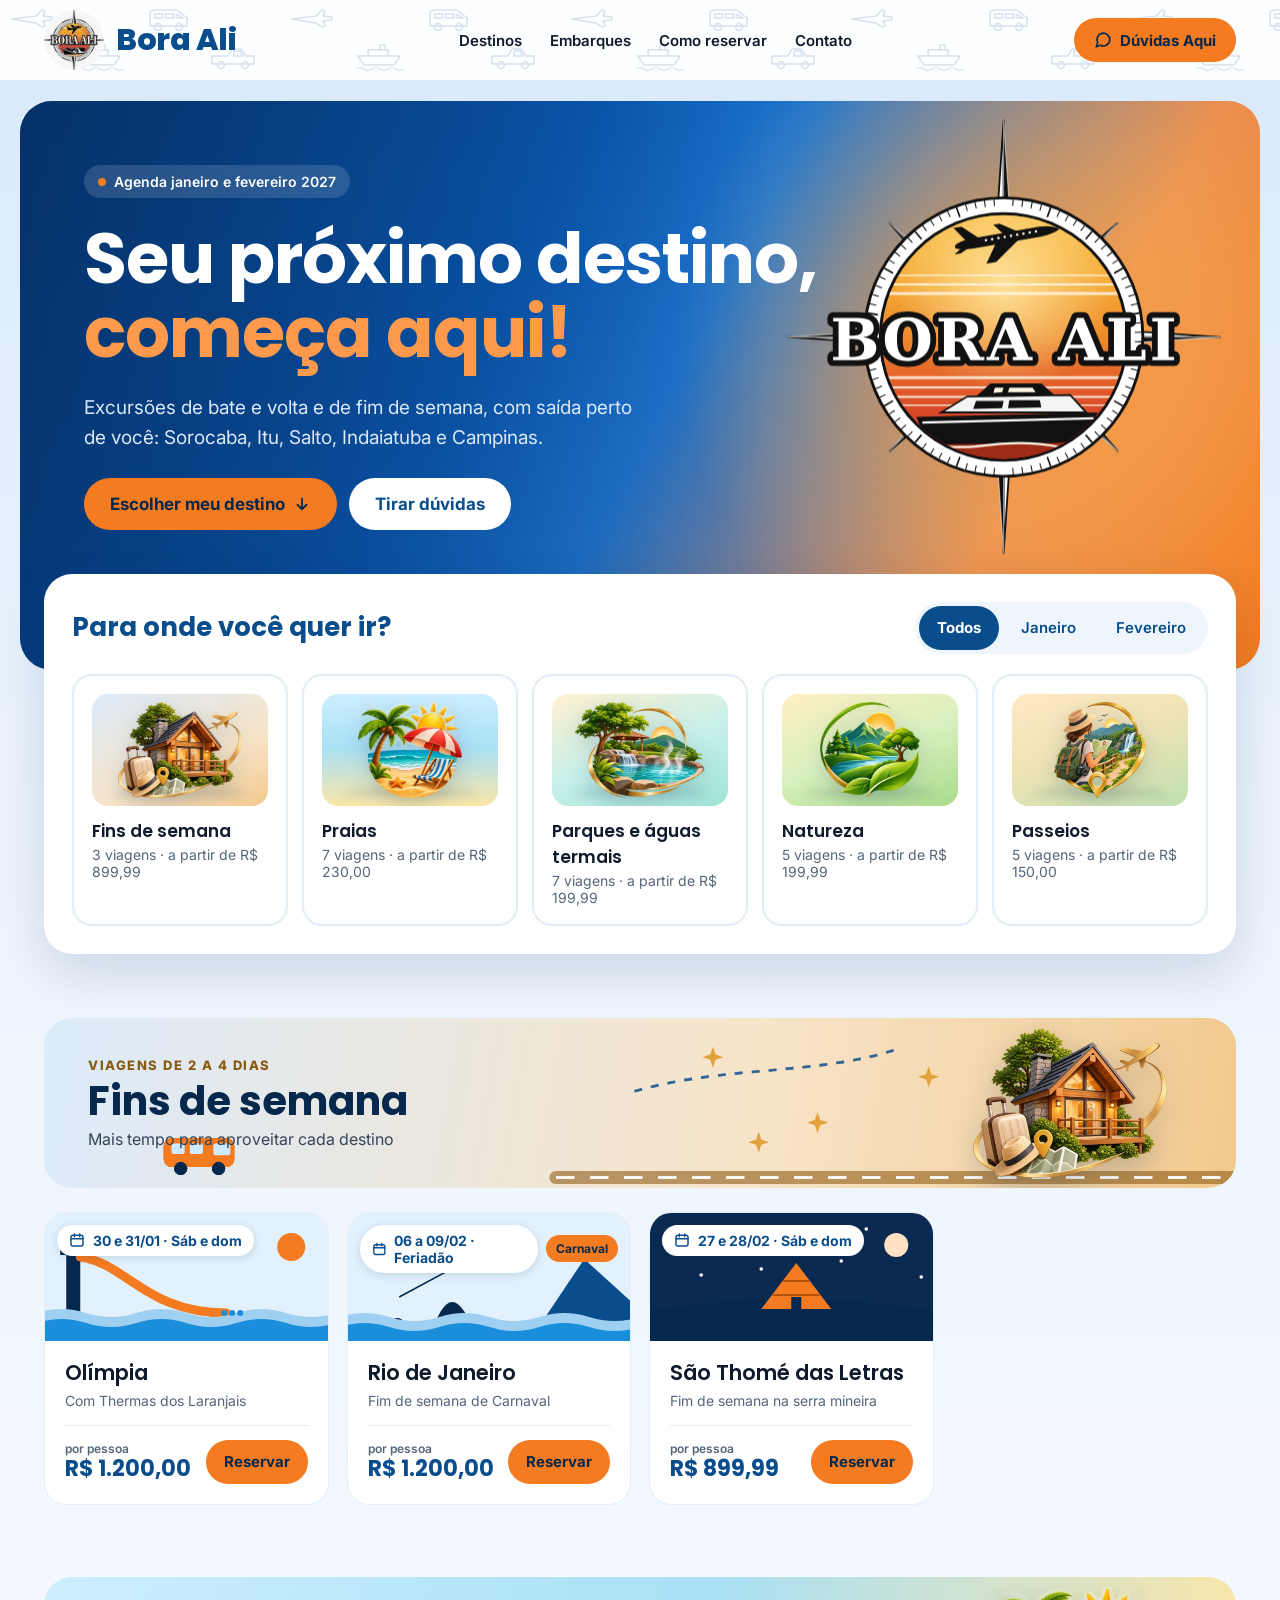
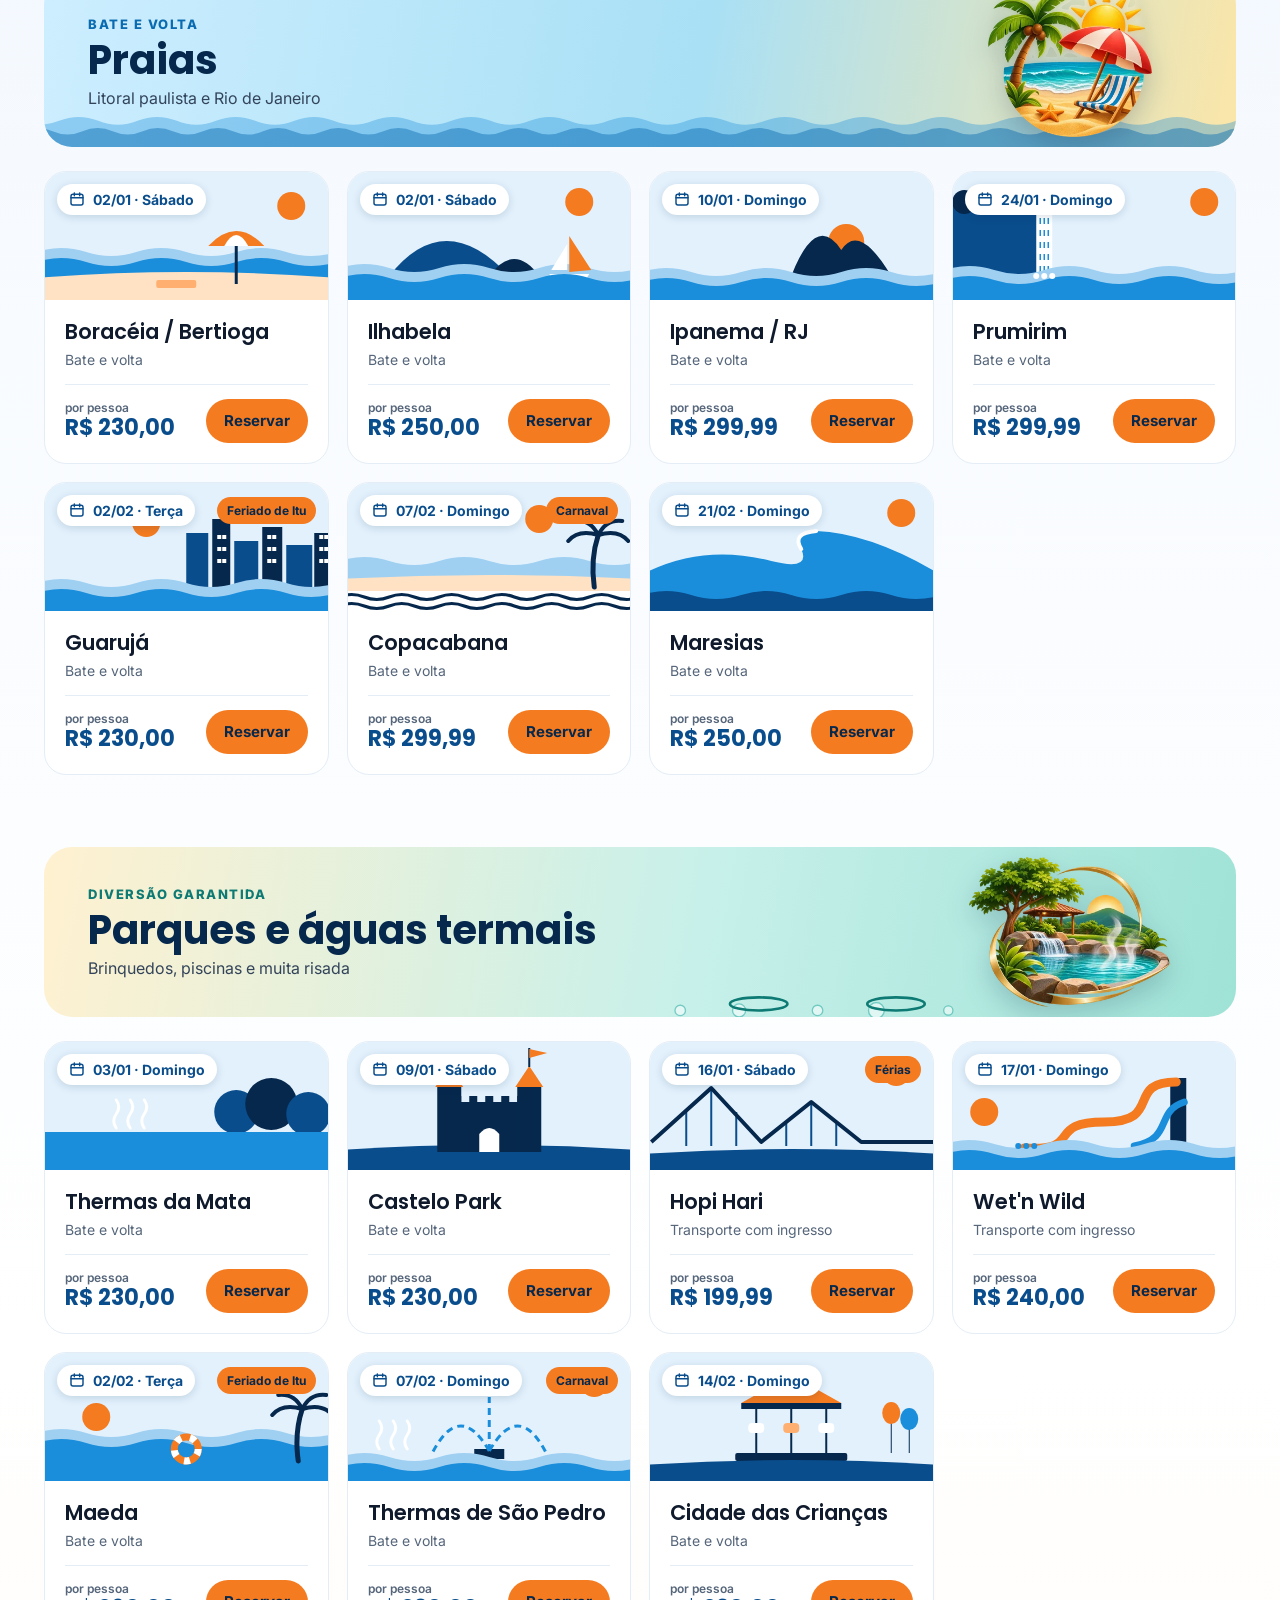
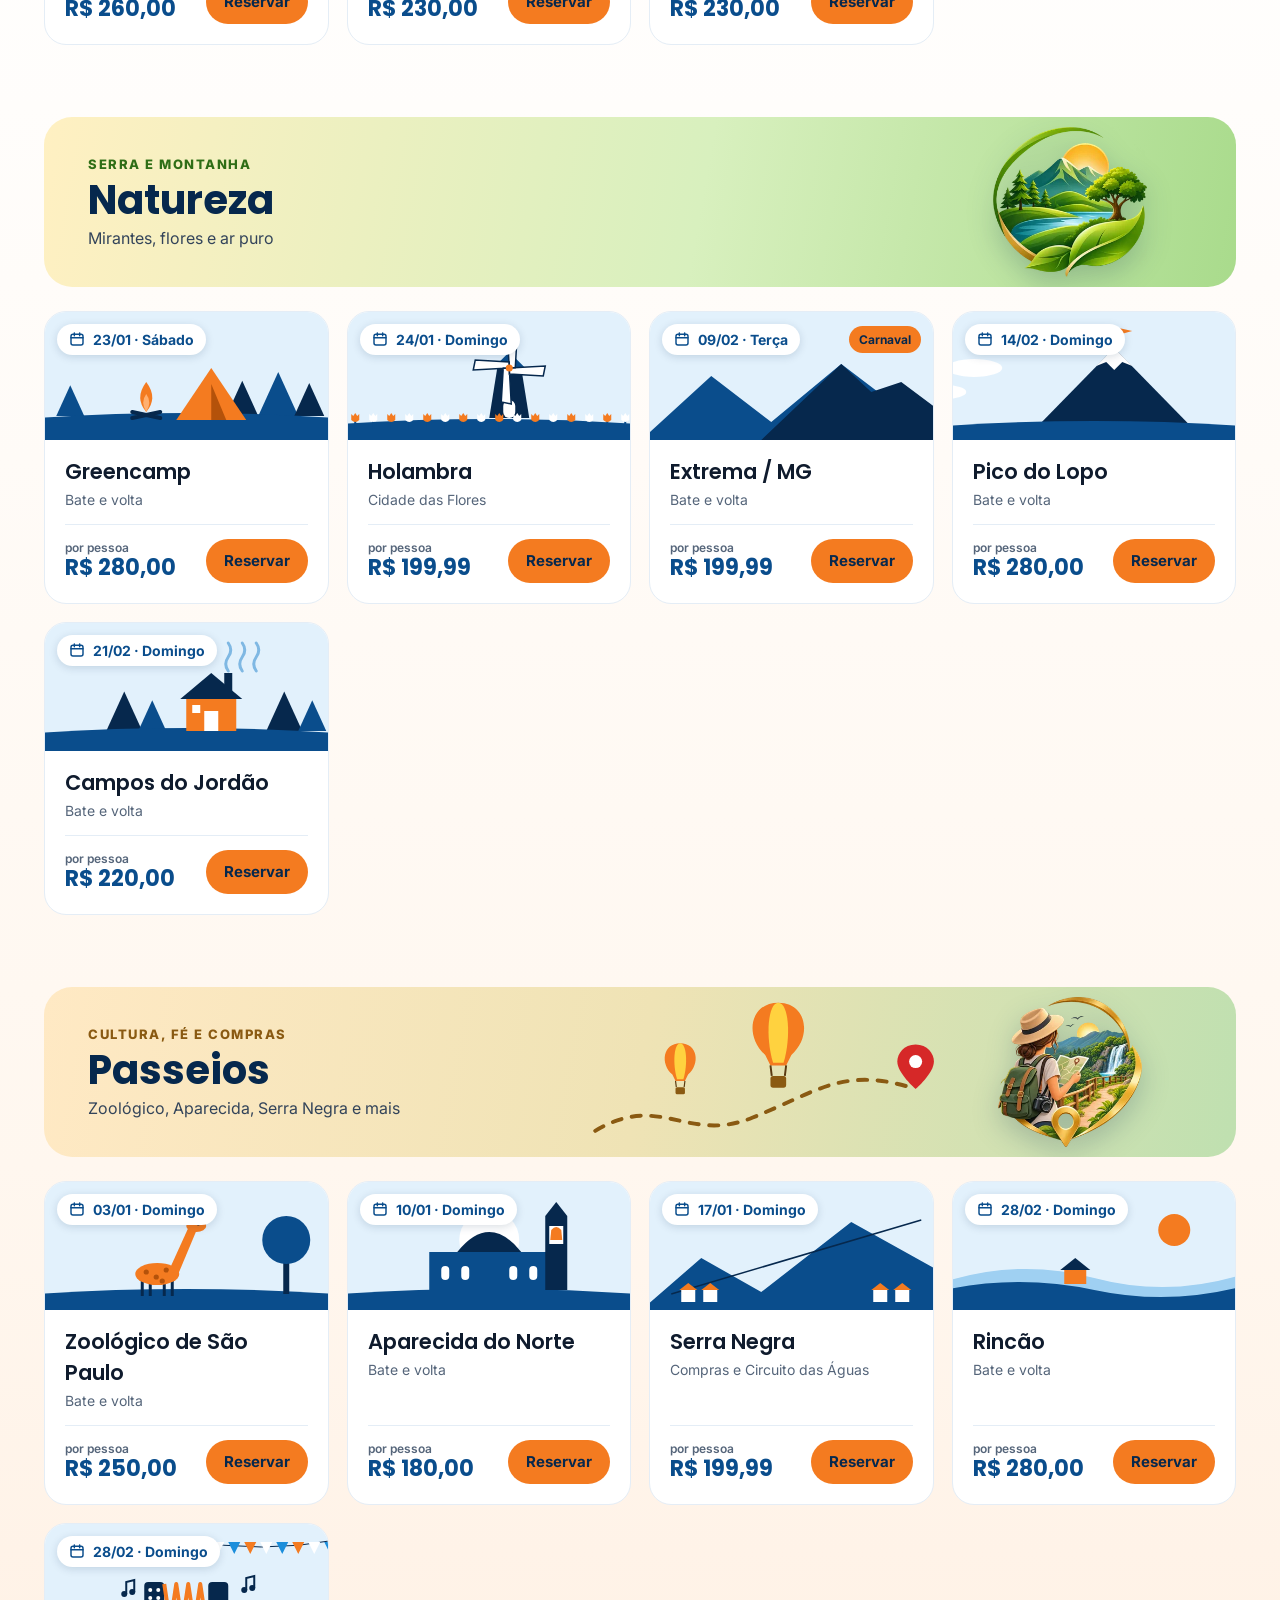
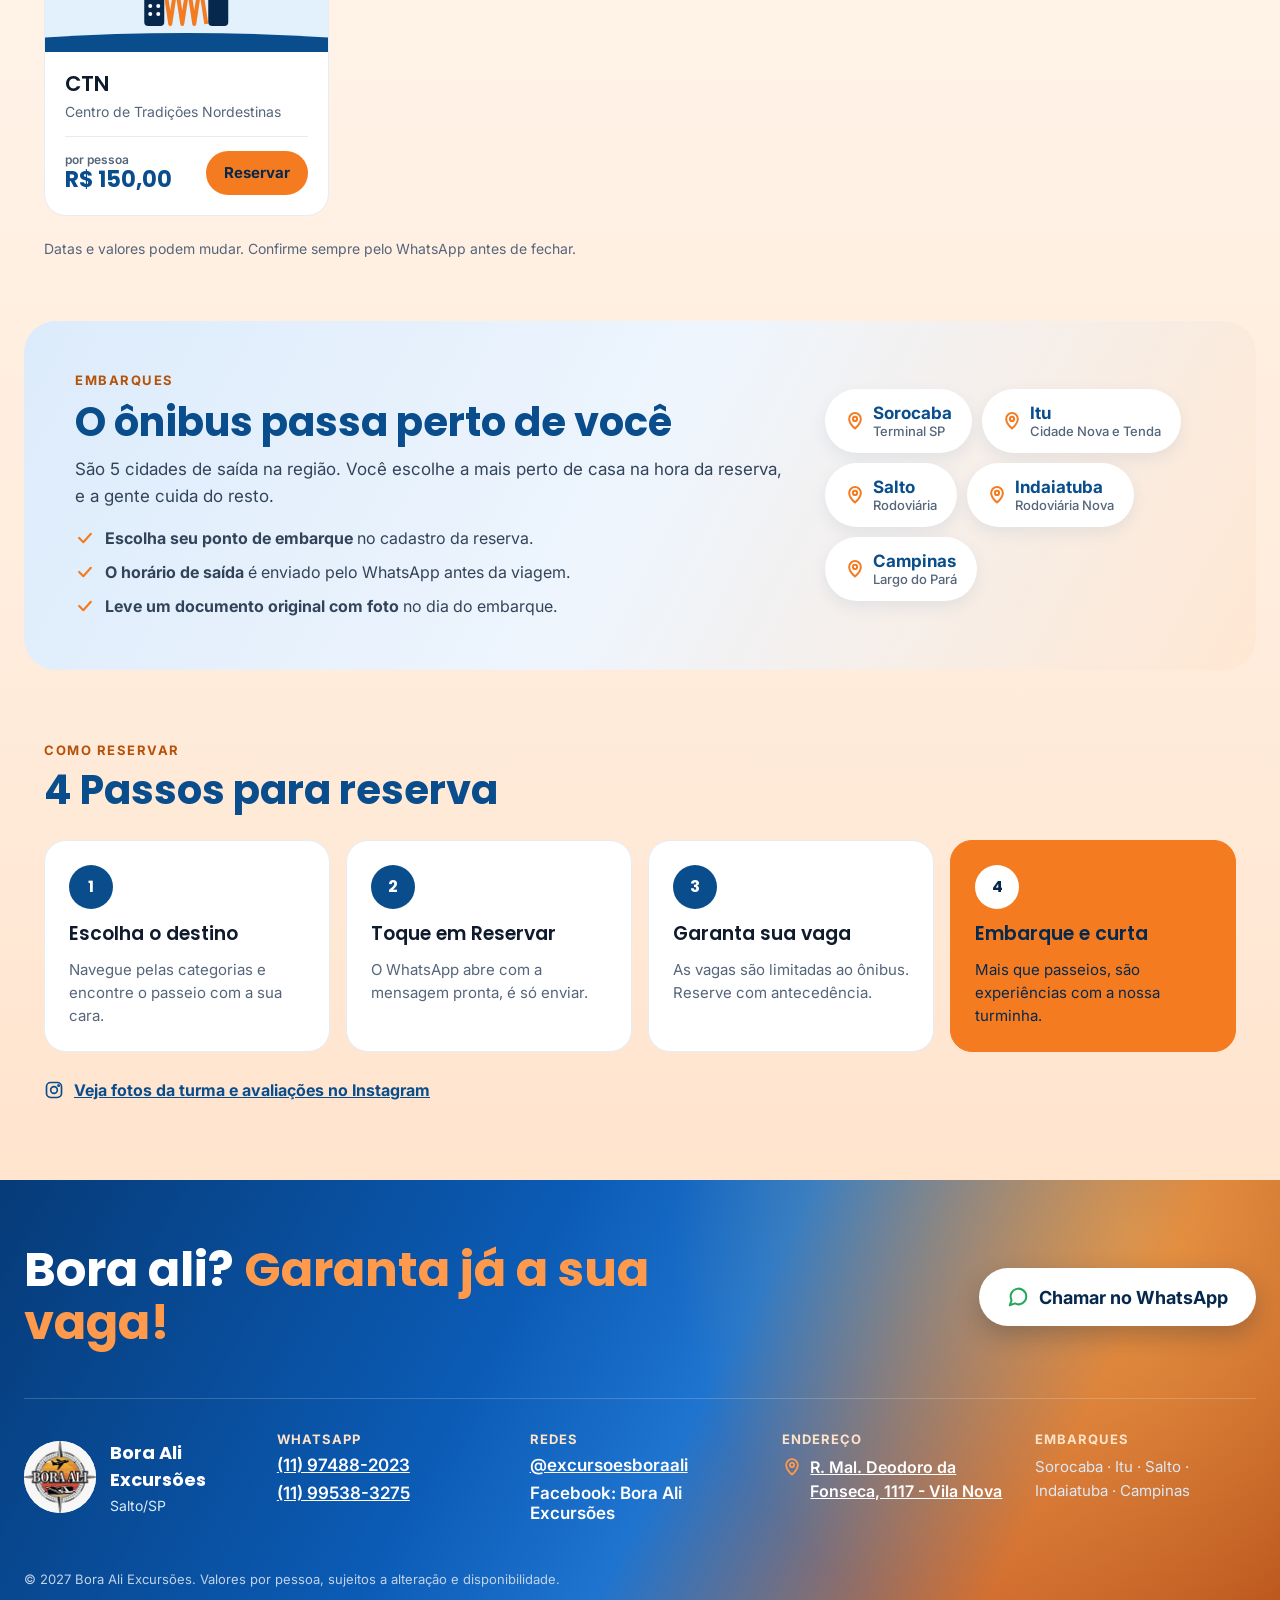
==== index.html @ e7c72551 "Degradê azul-laranja do topo levado para o site todo (fundo, embarques e rodapé) Co-Authored-By: Cla" ====
<!doctype html>
<html lang="pt-BR">
<head>
<meta charset="utf-8">
<meta name="viewport" content="width=device-width, initial-scale=1">
<title>Bora Ali Excursões | Excursões e viagens saindo de Salto, Itu, Sorocaba, Indaiatuba e Campinas</title>
<meta name="description" content="Excursões bate e volta e de fim de semana para praias, parques, natureza e passeios. Embarque em Sorocaba, Itu, Salto, Indaiatuba e Campinas. Reserve pelo WhatsApp.">
<meta name="theme-color" content="#0A4D8C">
<meta property="og:type" content="website">
<meta property="og:locale" content="pt_BR">
<meta property="og:site_name" content="Bora Ali Excursões">
<meta property="og:title" content="Bora Ali Excursões | Seu próximo destino, começa aqui!">
<meta property="og:description" content="Excursões bate e volta e de fim de semana saindo de Sorocaba, Itu, Salto, Indaiatuba e Campinas.">
<meta property="og:image" content="/assets/img/og-image.jpg">
<meta name="twitter:card" content="summary_large_image">
<link rel="icon" href="/favicon.ico" sizes="any">
<link rel="icon" type="image/png" href="/assets/img/favicon-32.png">
<link rel="apple-touch-icon" href="/apple-touch-icon.png">
<link rel="preconnect" href="https://fonts.googleapis.com">
<link rel="preconnect" href="https://fonts.gstatic.com" crossorigin>
<link href="https://fonts.googleapis.com/css2?family=Poppins:wght@500;600;700;800&amp;family=Inter:wght@400;500;600;700&amp;display=swap" rel="stylesheet">
<link rel="stylesheet" href="/assets/css/style.css">
<script type="application/ld+json">
{
 "@context": "https://schema.org",
 "@type": "TravelAgency",
 "name": "Bora Ali Excursões",
 "slogan": "Seu próximo destino, começa aqui!",
 "telephone": [
  "+55 11 97488-2023",
  "+55 11 99538-3275"
 ],
 "address": {
  "@type": "PostalAddress",
  "streetAddress": "Rua Marechal Deodoro da Fonseca, 1117 - Vila Nova",
  "addressLocality": "Salto",
  "addressRegion": "SP",
  "addressCountry": "BR"
 },
 "areaServed": [
  "Sorocaba",
  "Itu",
  "Salto",
  "Indaiatuba",
  "Campinas"
 ],
 "sameAs": [
  "https://www.instagram.com/excursoesboraali/"
 ]
}
</script>
</head>
<body>
<div class="page-bg" style="font-family: 'Inter', system-ui, sans-serif; color: #0F1B2D; background: #FFFFFF; width: 100%; min-width: 0">

<!-- Cabeçalho -->
<header style="position: sticky; top: 0; z-index: 10; background: rgba(255,255,255,0.92); backdrop-filter: blur(10px); border-bottom: 1px solid #E4EDF6">
<div aria-hidden="true" style="position: absolute; inset: 0; overflow: hidden; pointer-events: none; z-index: 0">
<svg width="100%" height="100%" style="position: absolute; inset: 0; display: block"><defs><pattern id="bora-header-pattern" width="280" height="80" patternUnits="userSpaceOnUse"><g opacity="0.16"><g transform="translate(12,10)"><path d="M0 9 L24 6 L30 0 L33 1 L31 6 L40 7 V10 L31 11 L33 16 L30 17 L24 13 Z" fill="none" stroke="#0A4D8C" stroke-width="1.5" stroke-linejoin="round"></path></g><g transform="translate(78,44)"><path d="M0 12 H42 L36 21 H6 Z M10 12 V6 H30 V12 M22 6 V1 H27 V6" fill="none" stroke="#0A4D8C" stroke-width="1.5" stroke-linejoin="round"></path><path d="M-2 25 q4 -3 8 0 t8 0 t8 0 t8 0 t8 0 t8 0" fill="none" stroke="#0A4D8C" stroke-width="1.2"></path></g><g transform="translate(150,8)"><path d="M0 18 V6 Q0 2 4 2 H27 L37 10 V18 Z M5 6 H13 V10 H5 Z M16 6 H24 V10 H16 Z M27 6 L33 10 H27 Z" fill="none" stroke="#0A4D8C" stroke-width="1.5" stroke-linejoin="round"></path><circle cx="8" cy="19" r="3.5" fill="none" stroke="#0A4D8C" stroke-width="1.5"></circle><circle cx="29" cy="19" r="3.5" fill="none" stroke="#0A4D8C" stroke-width="1.5"></circle></g><g transform="translate(212,46)"><path d="M0 18 V10 H16 L20 3 H29 L34 10 H42 V18 Z M22 5 H28 L31 10 H22 Z" fill="none" stroke="#0A4D8C" stroke-width="1.5" stroke-linejoin="round"></path><circle cx="9" cy="19" r="3.5" fill="none" stroke="#0A4D8C" stroke-width="1.5"></circle><circle cx="33" cy="19" r="3.5" fill="none" stroke="#0A4D8C" stroke-width="1.5"></circle></g></g></pattern></defs><rect width="100%" height="100%" fill="url(#bora-header-pattern)"></rect></svg>
</div>
<div style="position: relative; z-index: 1; max-width: 1240px; margin: 0 auto; padding: 10px 24px; display: flex; align-items: center; justify-content: space-between; gap: 16px; flex-wrap: wrap">
<a href="#inicio" style="display: flex; align-items: center; gap: 12px; text-decoration: none; color: #0A4D8C">
<img src="assets/img/logo-bora-ali.jpg" class="brand-logo" alt="Logo Bora Ali Excursões" style="width: 60px; height: 60px; border-radius: 50%; object-fit: contain; display: block">
<span class="brand-name" style="font-family: 'Poppins', sans-serif; font-weight: 800; font-size: 30px; line-height: 1; letter-spacing: -0.5px; color: #0A4D8C">Bora Ali</span>
</a>
<nav class="navlinks" aria-label="Menu principal" style="gap: 28px; align-items: center; font-weight: 600; font-size: 15px">
<a href="#destinos" style="color: #0F1B2D; text-decoration: none">Destinos</a>
<a href="#embarques" style="color: #0F1B2D; text-decoration: none">Embarques</a>
<a href="#como-funciona" style="color: #0F1B2D; text-decoration: none">Como reservar</a>
<a href="#contato" style="color: #0F1B2D; text-decoration: none">Contato</a>
</nav>
<a class="btn header-cta" href="https://wa.me/message/FLLFO32CCZ6KL1" style="display: inline-flex; align-items: center; gap: 8px; background: #F47B20; color: #06284D; font-weight: 700; font-size: 15px; text-decoration: none; padding: 12px 20px; border-radius: 999px; min-height: 44px; box-sizing: border-box">
<svg aria-hidden="true" width="18" height="18" viewBox="0 0 24 24" fill="none" stroke="currentColor" stroke-width="2.2" stroke-linecap="round" stroke-linejoin="round"><path d="M21 11.5a8.4 8.4 0 0 1-12.3 7.5L3 21l2-5.6A8.5 8.5 0 1 1 21 11.5z"></path></svg>
Dúvidas Aqui
</a>
</div>
</header>

<!-- Hero -->
<section id="inicio" style="padding: 20px 20px 0">
<div class="hero-bg" style="position: relative; overflow: hidden; max-width: 1280px; min-height: 560px; box-sizing: border-box; margin: 0 auto; border-radius: 32px; color: #FFFFFF; padding: clamp(32px, 5vw, 72px) clamp(24px, 5vw, 72px) 140px; display: flex; flex-direction: column; justify-content: center; gap: 24px">
<div class="hero-art" aria-hidden="true"><svg class="hero-logo" viewBox="0 0 600 600" xmlns="http://www.w3.org/2000/svg" focusable="false">
<defs>
<linearGradient id="lgCeu" x1="0" y1="0" x2="0" y2="1"><stop offset="0" stop-color="#F8C04A"/><stop offset=".3" stop-color="#F5A936"/><stop offset=".5" stop-color="#EE8A2C"/><stop offset=".66" stop-color="#E4632A"/><stop offset=".82" stop-color="#D4432A"/><stop offset="1" stop-color="#B8301F"/></linearGradient>
<radialGradient id="lgBrilho" cx=".5" cy=".5" r=".5"><stop offset="0" stop-color="#F47B20" stop-opacity=".5"/><stop offset=".6" stop-color="#F47B20" stop-opacity=".12"/><stop offset="1" stop-color="#F47B20" stop-opacity="0"/></radialGradient>
<radialGradient id="lgSol" cx=".5" cy=".42" r=".5"><stop offset="0" stop-color="#FFE7A3" stop-opacity=".9"/><stop offset="1" stop-color="#FFE7A3" stop-opacity="0"/></radialGradient>
<linearGradient id="lgReflexo" x1="0" y1="0" x2="1" y2="0"><stop offset="0" stop-color="#FFFFFF" stop-opacity="0"/><stop offset=".5" stop-color="#FFFFFF" stop-opacity=".85"/><stop offset="1" stop-color="#FFFFFF" stop-opacity="0"/></linearGradient>
<clipPath id="lgDisco"><circle cx="300" cy="300" r="168"/></clipPath>
<clipPath id="lgTexto"><path d="M65.0234375 332.0V327.2734375H72.484375V278.40625H65.0234375V273.6796875H99.59375Q110.2578125 273.6796875 115.609375 277.2734375Q120.9609375 280.8671875 120.9609375 288.09375Q120.9609375 293.2890625 117.26953125 296.3359375Q113.578125 299.3828125 106.3125 300.1640625Q115.1015625 300.984375 119.7890625 304.8515625Q124.4765625 308.71875 124.4765625 315.125Q124.4765625 323.796875 117.93359375 327.8984375Q111.390625 332.0 97.4453125 332.0ZM87.5234375 298.015625H92.640625Q99.359375 298.015625 102.6015625 295.57421875Q105.84375 293.1328125 105.84375 288.09375Q105.84375 283.015625 102.69921875 280.7109375Q99.5546875 278.40625 92.640625 278.40625H87.5234375ZM87.5234375 327.2734375H93.109375Q100.5703125 327.2734375 104.1640625 324.3046875Q107.7578125 321.3359375 107.7578125 315.125Q107.7578125 308.875 104.125 305.7890625Q100.4921875 302.703125 93.109375 302.703125H87.5234375ZM167.6953125 328.40625Q175.15625 328.40625 178.7890625 322.1171875Q182.421875 315.828125 182.421875 302.8984375Q182.421875 289.9296875 178.7890625 283.640625Q175.15625 277.3515625 167.6953125 277.3515625Q160.2734375 277.3515625 156.62109375 283.69921875Q152.96875 290.046875 152.96875 302.8984375Q152.96875 315.7109375 156.62109375 322.05859375Q160.2734375 328.40625 167.6953125 328.40625ZM167.6953125 333.1328125Q152.96875 333.1328125 144.609375 325.0859375Q136.25 317.0390625 136.25 302.8984375Q136.25 288.7578125 144.62890625 280.69140625Q153.0078125 272.625 167.6953125 272.625Q182.421875 272.625 190.78125 280.671875Q199.140625 288.71875 199.140625 302.8984375Q199.140625 317.0390625 190.76171875 325.0859375Q182.3828125 333.1328125 167.6953125 333.1328125ZM249.0390625 303.5234375Q252.515625 304.03125 254.8984375 305.828125Q257.28125 307.625 259.0390625 311.0234375L267.5546875 327.2734375H273.53125V332.0H254.3515625L245.0546875 314.3828125Q242.359375 308.9140625 240.46484375 307.41015625Q238.5703125 305.90625 235.2109375 305.90625H232.828125V327.2734375H240.328125V332.0H210.328125V327.2734375H217.7890625V278.40625H210.328125V273.6796875H243.609375Q253.765625 273.6796875 259.29296875 277.76171875Q264.8203125 281.84375 264.8203125 289.34375Q264.8203125 295.4375 260.89453125 298.97265625Q256.96875 302.5078125 249.0390625 303.5234375ZM232.828125 301.21875H237.9453125Q243.4140625 301.21875 246.36328125 298.25Q249.3125 295.28125 249.3125 289.7734375Q249.3125 284.265625 246.36328125 281.3359375Q243.4140625 278.40625 237.9453125 278.40625H232.828125ZM276.4375 332.0V327.2734375H281.203125L303.15625 273.6796875H312.4921875L334.484375 327.2734375H340.03125V332.0H312.7265625V327.2734375H318.4296875L313.625 315.359375H291.7109375L286.828125 327.2734375H293.78125V332.0ZM293.625 310.6328125H311.7109375L302.7265625 288.328125ZM374.359375 332.0V327.2734375H379.125L401.078125 273.6796875H410.4140625L432.40625 327.2734375H437.953125V332.0H410.6484375V327.2734375H416.3515625L411.546875 315.359375H389.6328125L384.75 327.2734375H391.703125V332.0ZM391.546875 310.6328125H409.6328125L400.6484375 288.328125ZM444.8046875 332.0V327.2734375H452.265625V278.40625H444.8046875V273.6796875H474.8046875V278.40625H467.3046875V326.6484375H490.2734375V317.4296875H495.546875V332.0ZM505.0546875 332.0V327.2734375H512.515625V278.40625H505.0546875V273.6796875H535.0546875V278.40625H527.5546875V327.2734375H535.0546875V332.0Z"/></clipPath>
</defs>
<circle class="lg-glow" cx="300" cy="300" r="300" fill="url(#lgBrilho)"/>
<g class="lg-in">
<g class="lg-rose"><path d="M300,300 L288.7,288.7 L457.0,143.0 Z" fill="#FFFFFF" stroke="#111" stroke-width="2.5" stroke-linejoin="round"/><path d="M300,300 L311.3,311.3 L457.0,143.0 Z" fill="#111" stroke="#FFFFFF" stroke-opacity=".55" stroke-width="1.5" stroke-linejoin="round"/><path d="M300,300 L311.3,288.7 L457.0,457.0 Z" fill="#FFFFFF" stroke="#111" stroke-width="2.5" stroke-linejoin="round"/><path d="M300,300 L288.7,311.3 L457.0,457.0 Z" fill="#111" stroke="#FFFFFF" stroke-opacity=".55" stroke-width="1.5" stroke-linejoin="round"/><path d="M300,300 L311.3,311.3 L143.0,457.0 Z" fill="#FFFFFF" stroke="#111" stroke-width="2.5" stroke-linejoin="round"/><path d="M300,300 L288.7,288.7 L143.0,457.0 Z" fill="#111" stroke="#FFFFFF" stroke-opacity=".55" stroke-width="1.5" stroke-linejoin="round"/><path d="M300,300 L288.7,311.3 L143.0,143.0 Z" fill="#FFFFFF" stroke="#111" stroke-width="2.5" stroke-linejoin="round"/><path d="M300,300 L311.3,288.7 L143.0,143.0 Z" fill="#111" stroke="#FFFFFF" stroke-opacity=".55" stroke-width="1.5" stroke-linejoin="round"/><path d="M300,300 L280.0,300.0 L300.0,2.0 Z" fill="#FFFFFF" stroke="#111" stroke-width="2.5" stroke-linejoin="round"/><path d="M300,300 L320.0,300.0 L300.0,2.0 Z" fill="#111" stroke="#FFFFFF" stroke-opacity=".55" stroke-width="1.5" stroke-linejoin="round"/><path d="M300,300 L300.0,280.0 L598.0,300.0 Z" fill="#FFFFFF" stroke="#111" stroke-width="2.5" stroke-linejoin="round"/><path d="M300,300 L300.0,320.0 L598.0,300.0 Z" fill="#111" stroke="#FFFFFF" stroke-opacity=".55" stroke-width="1.5" stroke-linejoin="round"/><path d="M300,300 L320.0,300.0 L300.0,598.0 Z" fill="#FFFFFF" stroke="#111" stroke-width="2.5" stroke-linejoin="round"/><path d="M300,300 L280.0,300.0 L300.0,598.0 Z" fill="#111" stroke="#FFFFFF" stroke-opacity=".55" stroke-width="1.5" stroke-linejoin="round"/><path d="M300,300 L300.0,320.0 L2.0,300.0 Z" fill="#FFFFFF" stroke="#111" stroke-width="2.5" stroke-linejoin="round"/><path d="M300,300 L300.0,280.0 L2.0,300.0 Z" fill="#111" stroke="#FFFFFF" stroke-opacity=".55" stroke-width="1.5" stroke-linejoin="round"/></g>
<circle cx="300" cy="300" r="194" fill="#111"/>
<circle cx="300" cy="300" r="190" fill="#FFFFFF"/>
<g class="lg-ring"><line x1="313.3" y1="110.5" x2="312.6" y2="119.4" stroke="#111" stroke-width="1.4"/><line x1="326.4" y1="111.8" x2="325.2" y2="120.8" stroke="#111" stroke-width="1.4"/><line x1="339.5" y1="114.2" x2="337.6" y2="123.0" stroke="#111" stroke-width="1.4"/><line x1="352.4" y1="117.4" x2="349.9" y2="126.0" stroke="#111" stroke-width="1.4"/><line x1="365.0" y1="121.5" x2="360.2" y2="134.6" stroke="#111" stroke-width="2.2"/><line x1="377.3" y1="126.4" x2="373.6" y2="134.6" stroke="#111" stroke-width="1.4"/><line x1="389.2" y1="132.2" x2="385.0" y2="140.2" stroke="#111" stroke-width="1.4"/><line x1="400.7" y1="138.9" x2="395.9" y2="146.5" stroke="#111" stroke-width="1.4"/><line x1="411.7" y1="146.3" x2="406.4" y2="153.6" stroke="#111" stroke-width="1.4"/><line x1="422.1" y1="154.5" x2="413.1" y2="165.2" stroke="#111" stroke-width="2.2"/><line x1="432.0" y1="163.3" x2="425.7" y2="169.8" stroke="#111" stroke-width="1.4"/><line x1="441.2" y1="172.9" x2="434.5" y2="178.9" stroke="#111" stroke-width="1.4"/><line x1="449.7" y1="183.0" x2="442.6" y2="188.6" stroke="#111" stroke-width="1.4"/><line x1="457.5" y1="193.8" x2="450.1" y2="198.8" stroke="#111" stroke-width="1.4"/><line x1="464.5" y1="205.0" x2="452.4" y2="212.0" stroke="#111" stroke-width="2.2"/><line x1="470.8" y1="216.7" x2="462.7" y2="220.7" stroke="#111" stroke-width="1.4"/><line x1="476.2" y1="228.8" x2="467.8" y2="232.2" stroke="#111" stroke-width="1.4"/><line x1="480.7" y1="241.3" x2="472.1" y2="244.1" stroke="#111" stroke-width="1.4"/><line x1="484.4" y1="254.0" x2="475.6" y2="256.2" stroke="#111" stroke-width="1.4"/><line x1="487.1" y1="267.0" x2="473.3" y2="269.4" stroke="#111" stroke-width="2.2"/><line x1="489.0" y1="280.1" x2="480.0" y2="281.1" stroke="#111" stroke-width="1.4"/><line x1="489.9" y1="293.4" x2="480.9" y2="293.7" stroke="#111" stroke-width="1.4"/><line x1="489.9" y1="306.6" x2="480.9" y2="306.3" stroke="#111" stroke-width="1.4"/><line x1="489.0" y1="319.9" x2="480.0" y2="318.9" stroke="#111" stroke-width="1.4"/><line x1="487.1" y1="333.0" x2="473.3" y2="330.6" stroke="#111" stroke-width="2.2"/><line x1="484.4" y1="346.0" x2="475.6" y2="343.8" stroke="#111" stroke-width="1.4"/><line x1="480.7" y1="358.7" x2="472.1" y2="355.9" stroke="#111" stroke-width="1.4"/><line x1="476.2" y1="371.2" x2="467.8" y2="367.8" stroke="#111" stroke-width="1.4"/><line x1="470.8" y1="383.3" x2="462.7" y2="379.3" stroke="#111" stroke-width="1.4"/><line x1="464.5" y1="395.0" x2="452.4" y2="388.0" stroke="#111" stroke-width="2.2"/><line x1="457.5" y1="406.2" x2="450.1" y2="401.2" stroke="#111" stroke-width="1.4"/><line x1="449.7" y1="417.0" x2="442.6" y2="411.4" stroke="#111" stroke-width="1.4"/><line x1="441.2" y1="427.1" x2="434.5" y2="421.1" stroke="#111" stroke-width="1.4"/><line x1="432.0" y1="436.7" x2="425.7" y2="430.2" stroke="#111" stroke-width="1.4"/><line x1="422.1" y1="445.5" x2="413.1" y2="434.8" stroke="#111" stroke-width="2.2"/><line x1="411.7" y1="453.7" x2="406.4" y2="446.4" stroke="#111" stroke-width="1.4"/><line x1="400.7" y1="461.1" x2="395.9" y2="453.5" stroke="#111" stroke-width="1.4"/><line x1="389.2" y1="467.8" x2="385.0" y2="459.8" stroke="#111" stroke-width="1.4"/><line x1="377.3" y1="473.6" x2="373.6" y2="465.4" stroke="#111" stroke-width="1.4"/><line x1="365.0" y1="478.5" x2="360.2" y2="465.4" stroke="#111" stroke-width="2.2"/><line x1="352.4" y1="482.6" x2="349.9" y2="474.0" stroke="#111" stroke-width="1.4"/><line x1="339.5" y1="485.8" x2="337.6" y2="477.0" stroke="#111" stroke-width="1.4"/><line x1="326.4" y1="488.2" x2="325.2" y2="479.2" stroke="#111" stroke-width="1.4"/><line x1="313.3" y1="489.5" x2="312.6" y2="480.6" stroke="#111" stroke-width="1.4"/><line x1="286.7" y1="489.5" x2="287.4" y2="480.6" stroke="#111" stroke-width="1.4"/><line x1="273.6" y1="488.2" x2="274.8" y2="479.2" stroke="#111" stroke-width="1.4"/><line x1="260.5" y1="485.8" x2="262.4" y2="477.0" stroke="#111" stroke-width="1.4"/><line x1="247.6" y1="482.6" x2="250.1" y2="474.0" stroke="#111" stroke-width="1.4"/><line x1="235.0" y1="478.5" x2="239.8" y2="465.4" stroke="#111" stroke-width="2.2"/><line x1="222.7" y1="473.6" x2="226.4" y2="465.4" stroke="#111" stroke-width="1.4"/><line x1="210.8" y1="467.8" x2="215.0" y2="459.8" stroke="#111" stroke-width="1.4"/><line x1="199.3" y1="461.1" x2="204.1" y2="453.5" stroke="#111" stroke-width="1.4"/><line x1="188.3" y1="453.7" x2="193.6" y2="446.4" stroke="#111" stroke-width="1.4"/><line x1="177.9" y1="445.5" x2="186.9" y2="434.8" stroke="#111" stroke-width="2.2"/><line x1="168.0" y1="436.7" x2="174.3" y2="430.2" stroke="#111" stroke-width="1.4"/><line x1="158.8" y1="427.1" x2="165.5" y2="421.1" stroke="#111" stroke-width="1.4"/><line x1="150.3" y1="417.0" x2="157.4" y2="411.4" stroke="#111" stroke-width="1.4"/><line x1="142.5" y1="406.2" x2="149.9" y2="401.2" stroke="#111" stroke-width="1.4"/><line x1="135.5" y1="395.0" x2="147.6" y2="388.0" stroke="#111" stroke-width="2.2"/><line x1="129.2" y1="383.3" x2="137.3" y2="379.3" stroke="#111" stroke-width="1.4"/><line x1="123.8" y1="371.2" x2="132.2" y2="367.8" stroke="#111" stroke-width="1.4"/><line x1="119.3" y1="358.7" x2="127.9" y2="355.9" stroke="#111" stroke-width="1.4"/><line x1="115.6" y1="346.0" x2="124.4" y2="343.8" stroke="#111" stroke-width="1.4"/><line x1="112.9" y1="333.0" x2="126.7" y2="330.6" stroke="#111" stroke-width="2.2"/><line x1="111.0" y1="319.9" x2="120.0" y2="318.9" stroke="#111" stroke-width="1.4"/><line x1="110.1" y1="306.6" x2="119.1" y2="306.3" stroke="#111" stroke-width="1.4"/><line x1="110.1" y1="293.4" x2="119.1" y2="293.7" stroke="#111" stroke-width="1.4"/><line x1="111.0" y1="280.1" x2="120.0" y2="281.1" stroke="#111" stroke-width="1.4"/><line x1="112.9" y1="267.0" x2="126.7" y2="269.4" stroke="#111" stroke-width="2.2"/><line x1="115.6" y1="254.0" x2="124.4" y2="256.2" stroke="#111" stroke-width="1.4"/><line x1="119.3" y1="241.3" x2="127.9" y2="244.1" stroke="#111" stroke-width="1.4"/><line x1="123.8" y1="228.8" x2="132.2" y2="232.2" stroke="#111" stroke-width="1.4"/><line x1="129.2" y1="216.7" x2="137.3" y2="220.7" stroke="#111" stroke-width="1.4"/><line x1="135.5" y1="205.0" x2="147.6" y2="212.0" stroke="#111" stroke-width="2.2"/><line x1="142.5" y1="193.8" x2="149.9" y2="198.8" stroke="#111" stroke-width="1.4"/><line x1="150.3" y1="183.0" x2="157.4" y2="188.6" stroke="#111" stroke-width="1.4"/><line x1="158.8" y1="172.9" x2="165.5" y2="178.9" stroke="#111" stroke-width="1.4"/><line x1="168.0" y1="163.3" x2="174.3" y2="169.8" stroke="#111" stroke-width="1.4"/><line x1="177.9" y1="154.5" x2="186.9" y2="165.2" stroke="#111" stroke-width="2.2"/><line x1="188.3" y1="146.3" x2="193.6" y2="153.6" stroke="#111" stroke-width="1.4"/><line x1="199.3" y1="138.9" x2="204.1" y2="146.5" stroke="#111" stroke-width="1.4"/><line x1="210.8" y1="132.2" x2="215.0" y2="140.2" stroke="#111" stroke-width="1.4"/><line x1="222.7" y1="126.4" x2="226.4" y2="134.6" stroke="#111" stroke-width="1.4"/><line x1="235.0" y1="121.5" x2="239.8" y2="134.6" stroke="#111" stroke-width="2.2"/><line x1="247.6" y1="117.4" x2="250.1" y2="126.0" stroke="#111" stroke-width="1.4"/><line x1="260.5" y1="114.2" x2="262.4" y2="123.0" stroke="#111" stroke-width="1.4"/><line x1="273.6" y1="111.8" x2="274.8" y2="120.8" stroke="#111" stroke-width="1.4"/><line x1="286.7" y1="110.5" x2="287.4" y2="119.4" stroke="#111" stroke-width="1.4"/></g>
<circle cx="300" cy="300" r="172" fill="#111"/>
<g clip-path="url(#lgDisco)">
<rect x="120" y="120" width="360" height="360" fill="url(#lgCeu)"/>
<circle class="lg-sun" cx="300" cy="250" r="150" fill="url(#lgSol)"/>
<g class="lg-lines"><rect x="120" y="214" width="360" height="2" fill="#FFF6E5" opacity=".85"/><rect x="120" y="226" width="360" height="3" fill="#FFF6E5" opacity=".85"/><rect x="120" y="238" width="360" height="4" fill="#FFF6E5" opacity=".85"/><rect x="120" y="354" width="360" height="4" fill="#FFF6E5" opacity=".85"/><rect x="120" y="368" width="360" height="3" fill="#FFF6E5" opacity=".85"/><rect x="120" y="381" width="360" height="3" fill="#FFF6E5" opacity=".85"/><rect x="120" y="393" width="360" height="2" fill="#FFF6E5" opacity=".85"/></g>
<g class="lg-plane-pos"><g class="lg-plane"><g transform="translate(222,150) rotate(-10) scale(1.25)"><path d="M5,22 C5,18 15,16 30,16 L100,16 C110,16 118,19 122,22 C118,25 110,27 100,27 L30,27 C15,27 5,25 5,22 Z" fill="#111"/><path d="M18,17 L7,1 L16,1 L33,17 Z" fill="#111"/><path d="M52,23 L36,46 L47,46 L80,23 Z" fill="#111"/><path d="M60,17 L51,5 L58,5 L76,17 Z" fill="#111"/><path d="M14,23 L3,30 L10,30 L25,23 Z" fill="#111"/><circle cx="40" cy="20.5" r="1.4" fill="#FFF6E5"/><circle cx="47" cy="20.5" r="1.4" fill="#FFF6E5"/><circle cx="54" cy="20.5" r="1.4" fill="#FFF6E5"/><circle cx="61" cy="20.5" r="1.4" fill="#FFF6E5"/><circle cx="68" cy="20.5" r="1.4" fill="#FFF6E5"/><circle cx="75" cy="20.5" r="1.4" fill="#FFF6E5"/><circle cx="82" cy="20.5" r="1.4" fill="#FFF6E5"/><circle cx="89" cy="20.5" r="1.4" fill="#FFF6E5"/><circle cx="96" cy="20.5" r="1.4" fill="#FFF6E5"/></g></g></g>
<rect x="120" y="436" width="360" height="50" fill="#9E2A18"/>
<g class="lg-boat-pos"><g class="lg-boat"><path d="M180,410 L430,404 L414,432 C404,442 390,446 372,446 L214,448 C200,448 190,438 180,410 Z" fill="#111"/><path d="M188,418 L424,412" stroke="#FFFFFF" stroke-width="3"/><path d="M214,404 L250,382 L392,380 L414,404 Z" fill="#F4F4F4" stroke="#111" stroke-width="2.5"/><path d="M262,388 L300,388 L298,398 L258,399 Z M308,387 L350,387 L352,397 L306,398 Z" fill="#111"/><path d="M262,382 L282,364 L352,364 L370,380 Z" fill="#111"/><path d="M288,370 L300,370 L298,376 L286,377 Z M308,370 L340,370 L344,376 L306,376 Z" fill="#FFF6E5"/><path d="M150,452 C190,446 230,456 270,450 S350,446 380,452" stroke="#FFF6E5" stroke-width="3" fill="none" stroke-linecap="round" class="lg-wake"/></g></g>
</g>
<g class="lg-name">
<path d="M65.0234375 332.0V327.2734375H72.484375V278.40625H65.0234375V273.6796875H99.59375Q110.2578125 273.6796875 115.609375 277.2734375Q120.9609375 280.8671875 120.9609375 288.09375Q120.9609375 293.2890625 117.26953125 296.3359375Q113.578125 299.3828125 106.3125 300.1640625Q115.1015625 300.984375 119.7890625 304.8515625Q124.4765625 308.71875 124.4765625 315.125Q124.4765625 323.796875 117.93359375 327.8984375Q111.390625 332.0 97.4453125 332.0ZM87.5234375 298.015625H92.640625Q99.359375 298.015625 102.6015625 295.57421875Q105.84375 293.1328125 105.84375 288.09375Q105.84375 283.015625 102.69921875 280.7109375Q99.5546875 278.40625 92.640625 278.40625H87.5234375ZM87.5234375 327.2734375H93.109375Q100.5703125 327.2734375 104.1640625 324.3046875Q107.7578125 321.3359375 107.7578125 315.125Q107.7578125 308.875 104.125 305.7890625Q100.4921875 302.703125 93.109375 302.703125H87.5234375ZM167.6953125 328.40625Q175.15625 328.40625 178.7890625 322.1171875Q182.421875 315.828125 182.421875 302.8984375Q182.421875 289.9296875 178.7890625 283.640625Q175.15625 277.3515625 167.6953125 277.3515625Q160.2734375 277.3515625 156.62109375 283.69921875Q152.96875 290.046875 152.96875 302.8984375Q152.96875 315.7109375 156.62109375 322.05859375Q160.2734375 328.40625 167.6953125 328.40625ZM167.6953125 333.1328125Q152.96875 333.1328125 144.609375 325.0859375Q136.25 317.0390625 136.25 302.8984375Q136.25 288.7578125 144.62890625 280.69140625Q153.0078125 272.625 167.6953125 272.625Q182.421875 272.625 190.78125 280.671875Q199.140625 288.71875 199.140625 302.8984375Q199.140625 317.0390625 190.76171875 325.0859375Q182.3828125 333.1328125 167.6953125 333.1328125ZM249.0390625 303.5234375Q252.515625 304.03125 254.8984375 305.828125Q257.28125 307.625 259.0390625 311.0234375L267.5546875 327.2734375H273.53125V332.0H254.3515625L245.0546875 314.3828125Q242.359375 308.9140625 240.46484375 307.41015625Q238.5703125 305.90625 235.2109375 305.90625H232.828125V327.2734375H240.328125V332.0H210.328125V327.2734375H217.7890625V278.40625H210.328125V273.6796875H243.609375Q253.765625 273.6796875 259.29296875 277.76171875Q264.8203125 281.84375 264.8203125 289.34375Q264.8203125 295.4375 260.89453125 298.97265625Q256.96875 302.5078125 249.0390625 303.5234375ZM232.828125 301.21875H237.9453125Q243.4140625 301.21875 246.36328125 298.25Q249.3125 295.28125 249.3125 289.7734375Q249.3125 284.265625 246.36328125 281.3359375Q243.4140625 278.40625 237.9453125 278.40625H232.828125ZM276.4375 332.0V327.2734375H281.203125L303.15625 273.6796875H312.4921875L334.484375 327.2734375H340.03125V332.0H312.7265625V327.2734375H318.4296875L313.625 315.359375H291.7109375L286.828125 327.2734375H293.78125V332.0ZM293.625 310.6328125H311.7109375L302.7265625 288.328125ZM374.359375 332.0V327.2734375H379.125L401.078125 273.6796875H410.4140625L432.40625 327.2734375H437.953125V332.0H410.6484375V327.2734375H416.3515625L411.546875 315.359375H389.6328125L384.75 327.2734375H391.703125V332.0ZM391.546875 310.6328125H409.6328125L400.6484375 288.328125ZM444.8046875 332.0V327.2734375H452.265625V278.40625H444.8046875V273.6796875H474.8046875V278.40625H467.3046875V326.6484375H490.2734375V317.4296875H495.546875V332.0ZM505.0546875 332.0V327.2734375H512.515625V278.40625H505.0546875V273.6796875H535.0546875V278.40625H527.5546875V327.2734375H535.0546875V332.0Z" fill="#111" stroke="#111" stroke-width="16" stroke-linejoin="round"/>
<path d="M65.0234375 332.0V327.2734375H72.484375V278.40625H65.0234375V273.6796875H99.59375Q110.2578125 273.6796875 115.609375 277.2734375Q120.9609375 280.8671875 120.9609375 288.09375Q120.9609375 293.2890625 117.26953125 296.3359375Q113.578125 299.3828125 106.3125 300.1640625Q115.1015625 300.984375 119.7890625 304.8515625Q124.4765625 308.71875 124.4765625 315.125Q124.4765625 323.796875 117.93359375 327.8984375Q111.390625 332.0 97.4453125 332.0ZM87.5234375 298.015625H92.640625Q99.359375 298.015625 102.6015625 295.57421875Q105.84375 293.1328125 105.84375 288.09375Q105.84375 283.015625 102.69921875 280.7109375Q99.5546875 278.40625 92.640625 278.40625H87.5234375ZM87.5234375 327.2734375H93.109375Q100.5703125 327.2734375 104.1640625 324.3046875Q107.7578125 321.3359375 107.7578125 315.125Q107.7578125 308.875 104.125 305.7890625Q100.4921875 302.703125 93.109375 302.703125H87.5234375ZM167.6953125 328.40625Q175.15625 328.40625 178.7890625 322.1171875Q182.421875 315.828125 182.421875 302.8984375Q182.421875 289.9296875 178.7890625 283.640625Q175.15625 277.3515625 167.6953125 277.3515625Q160.2734375 277.3515625 156.62109375 283.69921875Q152.96875 290.046875 152.96875 302.8984375Q152.96875 315.7109375 156.62109375 322.05859375Q160.2734375 328.40625 167.6953125 328.40625ZM167.6953125 333.1328125Q152.96875 333.1328125 144.609375 325.0859375Q136.25 317.0390625 136.25 302.8984375Q136.25 288.7578125 144.62890625 280.69140625Q153.0078125 272.625 167.6953125 272.625Q182.421875 272.625 190.78125 280.671875Q199.140625 288.71875 199.140625 302.8984375Q199.140625 317.0390625 190.76171875 325.0859375Q182.3828125 333.1328125 167.6953125 333.1328125ZM249.0390625 303.5234375Q252.515625 304.03125 254.8984375 305.828125Q257.28125 307.625 259.0390625 311.0234375L267.5546875 327.2734375H273.53125V332.0H254.3515625L245.0546875 314.3828125Q242.359375 308.9140625 240.46484375 307.41015625Q238.5703125 305.90625 235.2109375 305.90625H232.828125V327.2734375H240.328125V332.0H210.328125V327.2734375H217.7890625V278.40625H210.328125V273.6796875H243.609375Q253.765625 273.6796875 259.29296875 277.76171875Q264.8203125 281.84375 264.8203125 289.34375Q264.8203125 295.4375 260.89453125 298.97265625Q256.96875 302.5078125 249.0390625 303.5234375ZM232.828125 301.21875H237.9453125Q243.4140625 301.21875 246.36328125 298.25Q249.3125 295.28125 249.3125 289.7734375Q249.3125 284.265625 246.36328125 281.3359375Q243.4140625 278.40625 237.9453125 278.40625H232.828125ZM276.4375 332.0V327.2734375H281.203125L303.15625 273.6796875H312.4921875L334.484375 327.2734375H340.03125V332.0H312.7265625V327.2734375H318.4296875L313.625 315.359375H291.7109375L286.828125 327.2734375H293.78125V332.0ZM293.625 310.6328125H311.7109375L302.7265625 288.328125ZM374.359375 332.0V327.2734375H379.125L401.078125 273.6796875H410.4140625L432.40625 327.2734375H437.953125V332.0H410.6484375V327.2734375H416.3515625L411.546875 315.359375H389.6328125L384.75 327.2734375H391.703125V332.0ZM391.546875 310.6328125H409.6328125L400.6484375 288.328125ZM444.8046875 332.0V327.2734375H452.265625V278.40625H444.8046875V273.6796875H474.8046875V278.40625H467.3046875V326.6484375H490.2734375V317.4296875H495.546875V332.0ZM505.0546875 332.0V327.2734375H512.515625V278.40625H505.0546875V273.6796875H535.0546875V278.40625H527.5546875V327.2734375H535.0546875V332.0Z" fill="#FFFFFF"/>
<g clip-path="url(#lgTexto)"><rect class="lg-shine" x="-120" y="240" width="90" height="110" fill="url(#lgReflexo)" transform="skewX(-20)"/></g>
</g>
</g>
</svg></div>
<div class="hero-shade" aria-hidden="true"></div>
<span style="align-self: flex-start; display: inline-flex; align-items: center; gap: 8px; background: rgba(255,255,255,0.14); font-weight: 600; font-size: 14px; padding: 8px 14px; border-radius: 999px"><span style="width: 8px; height: 8px; border-radius: 50%; background: #F47B20"></span>Agenda janeiro e fevereiro 2027</span>
<h1 style="font-family: 'Poppins', sans-serif; margin: 0; font-weight: 700; font-size: clamp(40px, 5.6vw, 70px); line-height: 1.05; letter-spacing: -1px; max-width: 760px">Seu próximo destino,<br><span style="color: #FF9A4D">começa aqui!</span></h1>
<p style="margin: 0; font-size: 19px; line-height: 1.6; color: #DCE9F7; max-width: 560px">Excursões de bate e volta e de fim de semana, com saída perto de você: Sorocaba, Itu, Salto, Indaiatuba e Campinas.</p>
<div style="display: flex; flex-wrap: wrap; gap: 12px">
<a class="btn" href="#destinos" style="display: inline-flex; align-items: center; gap: 8px; background: #F47B20; color: #06284D; font-weight: 700; font-size: 17px; text-decoration: none; padding: 16px 26px; border-radius: 999px; min-height: 44px; box-sizing: border-box">Escolher meu destino
<svg aria-hidden="true" width="18" height="18" viewBox="0 0 24 24" fill="none" stroke="currentColor" stroke-width="2.4" stroke-linecap="round" stroke-linejoin="round"><path d="M12 5v14M6 13l6 6 6-6"></path></svg></a>
<a class="btn" href="https://wa.me/message/FLLFO32CCZ6KL1" style="display: inline-flex; align-items: center; background: #FFFFFF; color: #0A4D8C; font-weight: 700; font-size: 17px; text-decoration: none; padding: 16px 26px; border-radius: 999px; min-height: 44px; box-sizing: border-box">Tirar dúvidas</a>
</div>
</div>
</section>

<!-- Escolha rápida -->
<section id="destinos" style="max-width: 1240px; margin: -96px auto 0; padding: 0 24px; position: relative; scroll-margin-top: 90px">
<div style="background: #FFFFFF; border-radius: 28px; box-shadow: 0 20px 50px rgba(6,40,77,0.14); padding: 28px; display: flex; flex-direction: column; gap: 20px">
<div style="display: flex; flex-wrap: wrap; justify-content: space-between; align-items: center; gap: 16px">
<h2 style="font-family: 'Poppins', sans-serif; margin: 0; font-weight: 700; font-size: 26px; color: #0A4D8C">Para onde você quer ir?</h2>
<div id="month-filter" role="group" aria-label="Filtrar por mês" style="display: flex; gap: 4px; background: #EEF5FC; padding: 4px; border-radius: 999px"></div>
</div>
<div id="category-tiles" style="display: grid; grid-template-columns: repeat(auto-fit, minmax(190px, 1fr)); gap: 14px">
</div>
</div>
</section>

<!-- Seções de viagens (montadas por assets/js/main.js a partir de assets/js/data.js) -->
<div id="trip-sections"></div>
<noscript><p style="max-width: 1240px; margin: 24px auto; padding: 0 24px; font-size: 16px">Ative o JavaScript para ver a agenda, ou chame a gente no WhatsApp: <a href="https://wa.me/5511974882023">(11) 97488-2023</a>.</p></noscript>


<div style="max-width: 1240px; margin: 0 auto; padding: 16px 24px 0">
<p style="margin: 0; font-size: 14px; color: #55657A">Datas e valores podem mudar. Confirme sempre pelo WhatsApp antes de fechar.</p>
</div>

<!-- Embarques -->
<section id="embarques" style="padding: 64px 24px">
<div class="embarque-box" style="max-width: 1240px; margin: 0 auto; background: #EEF5FC; border-radius: 32px; padding: clamp(28px, 4vw, 56px); display: flex; flex-wrap: wrap; gap: 40px; align-items: center">
<div style="flex: 999 1 400px; min-width: 0; display: flex; flex-direction: column; gap: 12px">
<span style="font-weight: 700; letter-spacing: 1.5px; font-size: 13px; color: #B4520A">EMBARQUES</span>
<h2 style="font-family: 'Poppins', sans-serif; margin: 0; font-weight: 700; font-size: clamp(28px, 3.4vw, 40px); line-height: 1.1; color: #0A4D8C">O ônibus passa perto de você</h2>
<p style="margin: 0; font-size: 17px; line-height: 1.6; color: #33445A">São 5 cidades de saída na região. Você escolhe a mais perto de casa na hora da reserva, e a gente cuida do resto.</p>
<ul style="margin: 4px 0 0; padding: 0; list-style: none; display: flex; flex-direction: column; gap: 10px"><li style="display: flex; gap: 10px; align-items: flex-start; font-size: 16px; line-height: 1.5; color: #33445A"><svg aria-hidden="true" width="20" height="20" viewBox="0 0 24 24" fill="none" stroke="#F47B20" stroke-width="2.6" stroke-linecap="round" stroke-linejoin="round" style="flex: none; margin-top: 2px"><path d="M5 12l5 5 9-10"></path></svg><span><strong>Escolha seu ponto de embarque</strong> no cadastro da reserva.</span></li><li style="display: flex; gap: 10px; align-items: flex-start; font-size: 16px; line-height: 1.5; color: #33445A"><svg aria-hidden="true" width="20" height="20" viewBox="0 0 24 24" fill="none" stroke="#F47B20" stroke-width="2.6" stroke-linecap="round" stroke-linejoin="round" style="flex: none; margin-top: 2px"><path d="M5 12l5 5 9-10"></path></svg><span><strong>O horário de saída</strong> é enviado pelo WhatsApp antes da viagem.</span></li><li style="display: flex; gap: 10px; align-items: flex-start; font-size: 16px; line-height: 1.5; color: #33445A"><svg aria-hidden="true" width="20" height="20" viewBox="0 0 24 24" fill="none" stroke="#F47B20" stroke-width="2.6" stroke-linecap="round" stroke-linejoin="round" style="flex: none; margin-top: 2px"><path d="M5 12l5 5 9-10"></path></svg><span><strong>Leve um documento original com foto</strong> no dia do embarque.</span></li></ul>
</div>
<div style="flex: 1 1 380px; min-width: 0; display: flex; flex-wrap: wrap; gap: 10px">
<span class="a-float" style="display: inline-flex; align-items: center; gap: 8px; background: #FFFFFF; border-radius: 999px; padding: 14px 20px; font-weight: 700; font-size: 17px; color: #0A4D8C; box-shadow: 0 6px 16px rgba(10,77,140,0.08)"><svg aria-hidden="true" width="20" height="20" viewBox="0 0 24 24" fill="none" stroke="#F47B20" stroke-width="2.4" stroke-linecap="round" stroke-linejoin="round"><path d="M12 21s-7-6.2-7-11.5a7 7 0 0 1 14 0C19 14.8 12 21 12 21z"></path><circle cx="12" cy="9.5" r="2.5"></circle></svg><span style="display: flex; flex-direction: column; line-height: 1.2">Sorocaba<small style="font-weight: 500; font-size: 13px; color: #55657A">Terminal SP</small></span></span>
<span class="a-float" style="animation-delay: -0.8s; display: inline-flex; align-items: center; gap: 8px; background: #FFFFFF; border-radius: 999px; padding: 14px 20px; font-weight: 700; font-size: 17px; color: #0A4D8C; box-shadow: 0 6px 16px rgba(10,77,140,0.08)"><svg aria-hidden="true" width="20" height="20" viewBox="0 0 24 24" fill="none" stroke="#F47B20" stroke-width="2.4" stroke-linecap="round" stroke-linejoin="round"><path d="M12 21s-7-6.2-7-11.5a7 7 0 0 1 14 0C19 14.8 12 21 12 21z"></path><circle cx="12" cy="9.5" r="2.5"></circle></svg><span style="display: flex; flex-direction: column; line-height: 1.2">Itu<small style="font-weight: 500; font-size: 13px; color: #55657A">Cidade Nova e Tenda</small></span></span>
<span class="a-float" style="animation-delay: -1.6s; display: inline-flex; align-items: center; gap: 8px; background: #FFFFFF; border-radius: 999px; padding: 14px 20px; font-weight: 700; font-size: 17px; color: #0A4D8C; box-shadow: 0 6px 16px rgba(10,77,140,0.08)"><svg aria-hidden="true" width="20" height="20" viewBox="0 0 24 24" fill="none" stroke="#F47B20" stroke-width="2.4" stroke-linecap="round" stroke-linejoin="round"><path d="M12 21s-7-6.2-7-11.5a7 7 0 0 1 14 0C19 14.8 12 21 12 21z"></path><circle cx="12" cy="9.5" r="2.5"></circle></svg><span style="display: flex; flex-direction: column; line-height: 1.2">Salto<small style="font-weight: 500; font-size: 13px; color: #55657A">Rodoviária</small></span></span>
<span class="a-float" style="animation-delay: -2.4s; display: inline-flex; align-items: center; gap: 8px; background: #FFFFFF; border-radius: 999px; padding: 14px 20px; font-weight: 700; font-size: 17px; color: #0A4D8C; box-shadow: 0 6px 16px rgba(10,77,140,0.08)"><svg aria-hidden="true" width="20" height="20" viewBox="0 0 24 24" fill="none" stroke="#F47B20" stroke-width="2.4" stroke-linecap="round" stroke-linejoin="round"><path d="M12 21s-7-6.2-7-11.5a7 7 0 0 1 14 0C19 14.8 12 21 12 21z"></path><circle cx="12" cy="9.5" r="2.5"></circle></svg><span style="display: flex; flex-direction: column; line-height: 1.2">Indaiatuba<small style="font-weight: 500; font-size: 13px; color: #55657A">Rodoviária Nova</small></span></span>
<span class="a-float" style="animation-delay: -3.2s; display: inline-flex; align-items: center; gap: 8px; background: #FFFFFF; border-radius: 999px; padding: 14px 20px; font-weight: 700; font-size: 17px; color: #0A4D8C; box-shadow: 0 6px 16px rgba(10,77,140,0.08)"><svg aria-hidden="true" width="20" height="20" viewBox="0 0 24 24" fill="none" stroke="#F47B20" stroke-width="2.4" stroke-linecap="round" stroke-linejoin="round"><path d="M12 21s-7-6.2-7-11.5a7 7 0 0 1 14 0C19 14.8 12 21 12 21z"></path><circle cx="12" cy="9.5" r="2.5"></circle></svg><span style="display: flex; flex-direction: column; line-height: 1.2">Campinas<small style="font-weight: 500; font-size: 13px; color: #55657A">Largo do Pará</small></span></span>
</div>
</div>
</section>

<!-- Como reservar -->
<section id="como-funciona" style="max-width: 1240px; margin: 0 auto; padding: 8px 24px 80px; display: flex; flex-direction: column; gap: 28px">
<div style="display: flex; flex-direction: column; gap: 10px">
<span style="color: #B4520A; font-weight: 700; letter-spacing: 1.5px; font-size: 13px">COMO RESERVAR</span>
<h2 style="font-family: 'Poppins', sans-serif; margin: 0; font-weight: 700; font-size: clamp(28px, 3.4vw, 40px); line-height: 1.1; color: #0A4D8C">4 Passos para reserva</h2>
</div>
<div style="display: grid; grid-template-columns: repeat(auto-fit, minmax(230px, 1fr)); gap: 16px">
<div class="card r-up" style="background: #FFFFFF; border: 1px solid #E4EDF6; border-radius: 22px; padding: 24px; display: flex; flex-direction: column; gap: 10px"><span style="width: 44px; height: 44px; border-radius: 50%; background: #0A4D8C; color: #FFFFFF; font-family: 'Poppins', sans-serif; font-weight: 700; display: flex; align-items: center; justify-content: center">1</span><h3 style="font-family: 'Poppins', sans-serif; margin: 0; font-size: 19px; font-weight: 600; color: #0F1B2D">Escolha o destino</h3><p style="margin: 0; font-size: 15px; line-height: 1.55; color: #55657A">Navegue pelas categorias e encontre o passeio com a sua cara.</p></div>
<div class="card r-up" style="background: #FFFFFF; border: 1px solid #E4EDF6; border-radius: 22px; padding: 24px; display: flex; flex-direction: column; gap: 10px"><span style="width: 44px; height: 44px; border-radius: 50%; background: #0A4D8C; color: #FFFFFF; font-family: 'Poppins', sans-serif; font-weight: 700; display: flex; align-items: center; justify-content: center">2</span><h3 style="font-family: 'Poppins', sans-serif; margin: 0; font-size: 19px; font-weight: 600; color: #0F1B2D">Toque em Reservar</h3><p style="margin: 0; font-size: 15px; line-height: 1.55; color: #55657A">O WhatsApp abre com a mensagem pronta, é só enviar.</p></div>
<div class="card r-up" style="background: #FFFFFF; border: 1px solid #E4EDF6; border-radius: 22px; padding: 24px; display: flex; flex-direction: column; gap: 10px"><span style="width: 44px; height: 44px; border-radius: 50%; background: #0A4D8C; color: #FFFFFF; font-family: 'Poppins', sans-serif; font-weight: 700; display: flex; align-items: center; justify-content: center">3</span><h3 style="font-family: 'Poppins', sans-serif; margin: 0; font-size: 19px; font-weight: 600; color: #0F1B2D">Garanta sua vaga</h3><p style="margin: 0; font-size: 15px; line-height: 1.55; color: #55657A">As vagas são limitadas ao ônibus. Reserve com antecedência.</p></div>
<div class="card r-up" style="background: #F47B20; border: 1px solid #F47B20; border-radius: 22px; padding: 24px; display: flex; flex-direction: column; gap: 10px"><span style="width: 44px; height: 44px; border-radius: 50%; background: #FFFFFF; color: #06284D; font-family: 'Poppins', sans-serif; font-weight: 700; display: flex; align-items: center; justify-content: center">4</span><h3 style="font-family: 'Poppins', sans-serif; margin: 0; font-size: 19px; font-weight: 600; color: #06284D">Embarque e curta</h3><p style="margin: 0; font-size: 15px; line-height: 1.55; color: #06284D">Mais que passeios, são experiências com a nossa turminha.</p></div>
</div>
<a href="https://www.instagram.com/excursoesboraali/" style="align-self: flex-start; display: inline-flex; align-items: center; gap: 10px; font-weight: 700; font-size: 16px; color: #0A4D8C">
<svg aria-hidden="true" width="20" height="20" viewBox="0 0 24 24" fill="none" stroke="currentColor" stroke-width="2" stroke-linecap="round" stroke-linejoin="round"><rect x="3" y="3" width="18" height="18" rx="5"></rect><circle cx="12" cy="12" r="4"></circle><circle cx="17.5" cy="6.5" r="0.8"></circle></svg>
Veja fotos da turma e avaliações no Instagram
</a>
</section>

<!-- Rodapé -->
<footer id="contato" class="footer-bg" style="color: #FFFFFF; padding: 64px 24px 32px">
<div style="max-width: 1240px; margin: 0 auto; display: flex; flex-direction: column; gap: 48px">
<div style="display: flex; flex-wrap: wrap; gap: 28px; align-items: center; justify-content: space-between">
<h2 style="font-family: 'Poppins', sans-serif; margin: 0; font-weight: 700; font-size: clamp(30px, 4vw, 48px); line-height: 1.1; max-width: 640px">Bora ali? <span style="color: #FF9A4D">Garanta já a sua vaga!</span></h2>
<a class="btn foot-cta" href="https://wa.me/message/FLLFO32CCZ6KL1" style="display: inline-flex; align-items: center; gap: 10px; background: #F47B20; color: #06284D; font-weight: 700; font-size: 18px; text-decoration: none; padding: 18px 28px; border-radius: 999px; min-height: 44px; box-sizing: border-box">
<svg aria-hidden="true" width="22" height="22" viewBox="0 0 24 24" fill="none" stroke="currentColor" stroke-width="2.2" stroke-linecap="round" stroke-linejoin="round"><path d="M21 11.5a8.4 8.4 0 0 1-12.3 7.5L3 21l2-5.6A8.5 8.5 0 1 1 21 11.5z"></path></svg>
Chamar no WhatsApp
</a>
</div>
<div style="display: grid; grid-template-columns: repeat(auto-fit, minmax(220px, 1fr)); gap: 32px; border-top: 1px solid rgba(255,255,255,0.18); padding-top: 32px">
<div style="display: flex; gap: 14px; align-items: center">
<img src="assets/img/logo-bora-ali.jpg" alt="Logo Bora Ali Excursões" style="width: 72px; height: 72px; border-radius: 50%; background: #FFFFFF; object-fit: contain; display: block; flex: none">
<div style="display: flex; flex-direction: column; gap: 4px">
<span style="font-family: 'Poppins', sans-serif; font-weight: 700; font-size: 18px">Bora Ali Excursões</span>
<span style="font-size: 14px; color: #DCE9F7">Salto/SP</span>
</div>
</div>
<div style="display: flex; flex-direction: column; gap: 8px">
<span class="foot-label" style="font-weight: 700; color: #FF9A4D; font-size: 13px; letter-spacing: 1px">WHATSAPP</span>
<a href="https://wa.me/5511974882023" style="color: #FFFFFF; font-size: 17px; font-weight: 600">(11) 97488-2023</a>
<a href="https://wa.me/5511995383275" style="color: #FFFFFF; font-size: 17px; font-weight: 600">(11) 99538-3275</a>
</div>
<div style="display: flex; flex-direction: column; gap: 8px">
<span class="foot-label" style="font-weight: 700; color: #FF9A4D; font-size: 13px; letter-spacing: 1px">REDES</span>
<a href="https://www.instagram.com/excursoesboraali/" style="color: #FFFFFF; font-size: 17px; font-weight: 600">@excursoesboraali</a>
<span style="font-size: 17px; font-weight: 600">Facebook: Bora Ali Excursões</span>
<a id="link-avaliacao" hidden href="#" target="_blank" rel="noopener" style="display: inline-flex; align-items: center; gap: 6px; color: #FF9A4D; font-size: 16px; font-weight: 700; min-height: 44px"><svg aria-hidden="true" width="18" height="18" viewBox="0 0 24 24" fill="currentColor"><path d="M12 2l2.9 6.6 7.1.6-5.4 4.7 1.6 7.1L12 17.3 5.8 21l1.6-7.1L2 9.2l7.1-.6z"></path></svg>Avalie a gente no Google</a>
</div>
<div style="display: flex; flex-direction: column; gap: 8px">
<span class="foot-label" style="font-weight: 700; color: #FF9A4D; font-size: 13px; letter-spacing: 1px">ENDEREÇO</span>
<a href="https://www.google.com/maps/place/Rua+Mal.+Deodoro+da+Fonseca,+1117+-+Vila+Nova,+Salto/@-23.2024849,-47.2860895,3a,75y,278.02h,90t/data=!3m4!1e1!3m2!1s2L75mDY7jlQUMyk0OAMoBg!2e0!4m2!3m1!1s0x94cf4e0442cfb16f:0x1170b7d9f39b48e9?sa=X&amp;ved=1t:3780&amp;ictx=111" style="display: inline-flex; align-items: flex-start; gap: 8px; color: #FFFFFF; font-weight: 600; font-size: 16px; line-height: 1.5; min-height: 44px">
<svg aria-hidden="true" width="20" height="20" viewBox="0 0 24 24" fill="none" stroke="#FF9A4D" stroke-width="2.2" stroke-linecap="round" stroke-linejoin="round" style="flex: none; margin-top: 2px"><path d="M12 21s-7-6.2-7-11.5a7 7 0 0 1 14 0C19 14.8 12 21 12 21z"></path><circle cx="12" cy="9.5" r="2.5"></circle></svg>
R. Mal. Deodoro da Fonseca, 1117 - Vila Nova</a>
</div>
<div style="display: flex; flex-direction: column; gap: 8px">
<span class="foot-label" style="font-weight: 700; color: #FF9A4D; font-size: 13px; letter-spacing: 1px">EMBARQUES</span>
<span style="font-size: 15px; line-height: 1.6; color: #DCE9F7">Sorocaba · Itu · Salto · Indaiatuba · Campinas</span>
</div>
</div>
<span style="font-size: 13px; color: #C2D3E8">© 2027 Bora Ali Excursões. Valores por pessoa, sujeitos a alteração e disponibilidade.</span>
</div>
</footer>

<!-- Aba de reserva -->
<div id="booking" hidden>
<div style="position: fixed; inset: 0; z-index: 50; display: flex; justify-content: flex-end">
<button type="button" class="backdrop" aria-label="Fechar reserva" data-close style="position: absolute; inset: 0; width: 100%; height: 100%; border: none; padding: 0; background: rgba(6,40,77,0.55); cursor: pointer"></button>
<div class="drawer" role="dialog" aria-modal="true" aria-labelledby="bk-title" style="position: relative; width: 100%; max-width: 560px; height: 100%; background: #FFFFFF; overflow-y: auto; display: flex; flex-direction: column; box-shadow: -20px 0 50px rgba(6,40,77,0.25)">

<div style="background: #0A4D8C; color: #FFFFFF; padding: 22px 24px; display: flex; flex-direction: column; gap: 14px; position: sticky; top: 0; z-index: 2">
<div style="display: flex; justify-content: space-between; align-items: center; gap: 12px">
<span id="bk-title" style="font-family: 'Poppins', sans-serif; font-weight: 700; font-size: 22px">Reservar viagem</span>
<button type="button" data-close aria-label="Fechar" style="width: 44px; height: 44px; border-radius: 50%; border: none; background: rgba(255,255,255,0.14); color: #FFFFFF; cursor: pointer; display: flex; align-items: center; justify-content: center"><svg aria-hidden="true" width="20" height="20" viewBox="0 0 24 24" fill="none" stroke="currentColor" stroke-width="2.4" stroke-linecap="round"><path d="M6 6l12 12M18 6L6 18"></path></svg></button>
</div>
<div style="background: rgba(255,255,255,0.1); border-radius: 16px; padding: 14px 16px; display: flex; justify-content: space-between; align-items: center; gap: 12px">
<div style="display: flex; flex-direction: column; gap: 2px; min-width: 0">
<span id="bk-trip-name" style="font-family: 'Poppins', sans-serif; font-weight: 600; font-size: 19px"></span>
<span id="bk-trip-meta" style="font-size: 14px; color: #DCE9F7"></span>
</div>
<div style="display: flex; flex-direction: column; align-items: flex-end; flex: none"><span style="font-size: 12px; color: #DCE9F7">por pessoa</span><span id="bk-trip-price" style="font-family: 'Poppins', sans-serif; font-weight: 700; font-size: 18px; color: #FF9A4D"></span></div>
</div>
<p id="bk-kids" style="margin: 0; font-size: 13px; line-height: 1.45; color: #FFE2C4"></p>
</div>

<div id="bk-form" style="padding: 22px 24px 28px; display: flex; flex-direction: column; gap: 16px">
<div style="display: flex; align-items: center; gap: 10px; padding-top: 6px"><span style="width: 28px; height: 28px; border-radius: 50%; background: #0A4D8C; color: #FFFFFF; font-family: 'Poppins', sans-serif; font-weight: 700; font-size: 14px; display: flex; align-items: center; justify-content: center">1</span><h3 style="font-family: 'Poppins', sans-serif; margin: 0; font-size: 18px; font-weight: 600; color: #0A4D8C">Dados do contratante</h3></div>

<div style="display: flex; flex-direction: column; min-width: 0"><label class="f-label" for="bk-nome">Nome completo *</label><input id="bk-nome" class="f-input" type="text" autocomplete="name"></div>

<div style="display: grid; grid-template-columns: repeat(auto-fit, minmax(200px, 1fr)); gap: 14px">
<div style="display: flex; flex-direction: column; min-width: 0"><label class="f-label" for="bk-cpf">CPF *</label><input id="bk-cpf" class="f-input" type="text" inputmode="numeric" placeholder="000.000.000-00" aria-describedby="bk-cpf-msg"><span class="f-hint" id="bk-cpf-msg" aria-live="polite"></span></div>

<div style="display: flex; flex-direction: column; min-width: 0"><label class="f-label" for="bk-rg">RG *</label><input id="bk-rg" class="f-input" type="text" placeholder="00.000.000-0"></div>

</div>
<div style="display: grid; grid-template-columns: repeat(auto-fit, minmax(200px, 1fr)); gap: 14px">
<div style="display: flex; flex-direction: column; min-width: 0"><label class="f-label" for="bk-nasc">Data de nascimento *</label><input id="bk-nasc" class="f-input" type="date" ></div>

<div style="display: flex; flex-direction: column; min-width: 0"><label class="f-label" for="bk-tel">Telefone / WhatsApp *</label><input id="bk-tel" class="f-input" type="tel" inputmode="tel" autocomplete="tel" placeholder="(11) 90000-0000"></div>

</div>
<p id="bk-niver" hidden aria-live="polite" style="margin: 0; align-self: flex-start; font-size: 13px; font-weight: 700; padding: 6px 12px; border-radius: 999px; background: #FFF1E6; color: #7A3608; border: 1.5px dashed #F47B20"></p>
<div id="bk-cmenor" hidden style="border: 1.5px solid #F47B20; background: #FFF8F1; border-radius: 16px; padding: 16px; display: flex; flex-direction: column; gap: 12px">
<span style="font-weight: 700; font-size: 15px; color: #7A3608">Contratante menor de idade: dados do responsável</span>
<span class="f-hint" style="margin: 0">Quem tem menos de 18 anos pode reservar, mas o pai, a mãe ou o responsável legal precisa informar os dados abaixo. Depois da reserva, o site gera a autorização para ele assinar.</span>
<div style="display: grid; grid-template-columns: repeat(auto-fit, minmax(200px, 1fr)); gap: 14px"><div style="display: flex; flex-direction: column; min-width: 0"><label class="f-label" for="bk-cr-nome">Nome completo do responsável *</label><input id="bk-cr-nome" class="f-input" type="text" autocomplete="off"></div>
<div style="display: flex; flex-direction: column; min-width: 0"><label class="f-label" for="bk-cr-papel">É o(a) *</label><select id="bk-cr-papel" class="f-input"><option value="">Selecione</option><option>Mãe</option><option>Pai</option><option>Tutor(a) ou guardião(ã)</option></select></div></div>
<div style="display: grid; grid-template-columns: repeat(auto-fit, minmax(200px, 1fr)); gap: 14px"><div style="display: flex; flex-direction: column; min-width: 0"><label class="f-label" for="bk-cr-cpf">CPF *</label><input id="bk-cr-cpf" class="f-input" type="text" inputmode="numeric" placeholder="000.000.000-00"></div>
<div style="display: flex; flex-direction: column; min-width: 0"><label class="f-label" for="bk-cr-rg">RG *</label><input id="bk-cr-rg" class="f-input" type="text"></div>
</div>
<div style="display: grid; grid-template-columns: repeat(auto-fit, minmax(200px, 1fr)); gap: 14px"><div style="display: flex; flex-direction: column; min-width: 0"><label class="f-label" for="bk-cr-nasc">Data de nascimento *</label><input id="bk-cr-nasc" class="f-input" type="date"></div>
<div style="display: flex; flex-direction: column; min-width: 0"><label class="f-label" for="bk-cr-tel">Telefone *</label><input id="bk-cr-tel" class="f-input" type="tel" inputmode="tel" placeholder="(11) 90000-0000"></div></div>
<div style="display: flex; flex-direction: column; min-width: 0"><label class="f-label" for="bk-cr-email">E-mail *</label><input id="bk-cr-email" class="f-input" type="email" inputmode="email" placeholder="nome@email.com"></div>
<div style="display: flex; flex-direction: column; min-width: 0"><label class="f-label" for="bk-cr-com">Com quem o menor vai viajar? *</label><select id="bk-cr-com" class="f-input"></select></div>
<span id="bk-cr-dica" class="f-hint" style="margin: 0"></span>
</div>
<div style="display: flex; flex-direction: column; gap: 14px">
<span class="f-label" style="margin: 0">Endereço do contratante *</span>
<div style="display: grid; grid-template-columns: repeat(auto-fit, minmax(150px, 1fr)); gap: 14px">
<div style="display: flex; flex-direction: column; min-width: 0"><label class="f-label" for="bk-cep">CEP *</label><input id="bk-cep" class="f-input" type="text" inputmode="numeric" autocomplete="postal-code" placeholder="00000-000" aria-describedby="bk-cep-msg"><span class="f-hint" id="bk-cep-msg" aria-live="polite">Digite o CEP e preenchemos o resto.</span></div>
<div style="display: flex; flex-direction: column; min-width: 0"><label class="f-label" for="bk-num">Número *</label><input id="bk-num" class="f-input" type="text" inputmode="numeric" autocomplete="address-line2"></div>
</div>
<div style="display: flex; flex-direction: column; min-width: 0"><label class="f-label" for="bk-rua">Rua *</label><input id="bk-rua" class="f-input" type="text" autocomplete="address-line1"></div>
<div style="display: grid; grid-template-columns: repeat(auto-fit, minmax(200px, 1fr)); gap: 14px">
<div style="display: flex; flex-direction: column; min-width: 0"><label class="f-label" for="bk-bairro">Bairro *</label><input id="bk-bairro" class="f-input" type="text"></div>
<div style="display: flex; flex-direction: column; min-width: 0"><label class="f-label" for="bk-comp">Complemento (opcional)</label><input id="bk-comp" class="f-input" type="text" placeholder="Apto, bloco, casa"></div>
</div>
<div style="display: flex; flex-direction: column; min-width: 0"><label class="f-label" for="bk-cidade">Cidade / UF *</label><input id="bk-cidade" class="f-input" type="text" autocomplete="address-level2" placeholder="Salto/SP"></div>
</div>

<div style="display: flex; flex-direction: column; min-width: 0"><label class="f-label" for="bk-email">E-mail (opcional)</label><input id="bk-email" class="f-input" type="email" autocomplete="email"></div>

<div style="display: flex; flex-direction: column; gap: 10px; background: #F7FAFE; border: 1.5px solid #D6E4F2; border-radius: 16px; padding: 16px">
<span class="f-label" style="margin: 0">Contato de emergência <span style="font-weight: 500; color: #55657A">(recomendado)</span></span>
<div style="display: grid; grid-template-columns: repeat(auto-fit, minmax(200px, 1fr)); gap: 14px">
<div style="display: flex; flex-direction: column; min-width: 0"><label class="f-label" for="bk-emg-nome">Nome</label><input id="bk-emg-nome" class="f-input" type="text" placeholder="Quem avisar se precisar"></div>
<div style="display: flex; flex-direction: column; min-width: 0"><label class="f-label" for="bk-emg-tel">Telefone</label><input id="bk-emg-tel" class="f-input" type="tel" inputmode="tel" placeholder="(11) 90000-0000"></div>
</div>
</div>


<div style="display: flex; align-items: center; gap: 10px; padding-top: 6px"><span style="width: 28px; height: 28px; border-radius: 50%; background: #0A4D8C; color: #FFFFFF; font-family: 'Poppins', sans-serif; font-weight: 700; font-size: 14px; display: flex; align-items: center; justify-content: center">2</span><h3 style="font-family: 'Poppins', sans-serif; margin: 0; font-size: 18px; font-weight: 600; color: #0A4D8C">Sua viagem</h3></div>

<div style="display: grid; grid-template-columns: repeat(auto-fit, minmax(200px, 1fr)); gap: 14px">
<div style="display: flex; flex-direction: column; min-width: 0"><label class="f-label" for="bk-emb">Ponto de embarque *</label><select id="bk-emb" class="f-input"><option value="">Selecione</option></select></div>
<div id="bk-tipo-wrap" hidden style="display: flex; flex-direction: column; min-width: 0"><label class="f-label" for="bk-tipo">Ingresso do contratante</label><select id="bk-tipo" class="f-input"></select></div>

</div>
<div id="bk-acomps" style="display: flex; flex-direction: column; gap: 14px"></div>
<button type="button" id="bk-add-acomp" class="btn" style="font-family: inherit; cursor: pointer; border: 2px dashed #8FB8DE; background: #F7FAFE; color: #0A4D8C; border-radius: 16px; padding: 14px 16px; min-height: 56px; display: flex; align-items: center; justify-content: center; gap: 10px; font-weight: 700; font-size: 15px">
<svg aria-hidden="true" width="20" height="20" viewBox="0 0 24 24" fill="none" stroke="currentColor" stroke-width="2.4" stroke-linecap="round"><path d="M12 5v14M5 12h14"></path></svg>
<span id="bk-add-label">Adicionar acompanhante</span><span style="font-weight: 500; color: #55657A">(opcional)</span>
</button>
<div style="display: flex; flex-direction: column; min-width: 0"><label class="f-label" for="bk-saude">Necessidade especial, restrição de saúde ou alimentar? (opcional)</label><textarea id="bk-saude" class="f-input" rows="2" placeholder="Ex.: cadeirante, alergia, gestante, criança de colo" style="resize: vertical"></textarea></div>

<div style="display: flex; align-items: center; gap: 10px; padding-top: 6px"><span style="width: 28px; height: 28px; border-radius: 50%; background: #0A4D8C; color: #FFFFFF; font-family: 'Poppins', sans-serif; font-weight: 700; font-size: 14px; display: flex; align-items: center; justify-content: center">3</span><h3 style="font-family: 'Poppins', sans-serif; margin: 0; font-size: 18px; font-weight: 600; color: #0A4D8C">Pagamento</h3></div>

<div id="bk-pays" role="group" aria-label="Forma de pagamento" style="display: grid; grid-template-columns: repeat(auto-fit, minmax(140px, 1fr)); gap: 10px">
</div>
<div id="bk-parc-wrap" hidden>
<div style="display: flex; flex-direction: column; gap: 8px">
<span class="f-label" id="bk-parc-label" style="margin: 0">Em quantas vezes? *</span>
<div id="bk-parc-opts" role="group" aria-labelledby="bk-parc-label" style="display: grid; grid-template-columns: repeat(auto-fill, minmax(96px, 1fr)); gap: 8px">
</div>
<span class="f-hint">Parcelamento em até 12x mediante taxa do cartão. Os valores acima são sem a taxa; o valor final das parcelas é confirmado pela Bora Ali no WhatsApp.</span>
</div>

</div>
<div style="background: #FFF1E6; border: 1.5px solid #F47B20; border-radius: 16px; padding: 14px 16px; display: flex; flex-direction: column; gap: 8px">
<span style="font-weight: 700; font-size: 15px; color: #7A3608">Condições da reserva</span>
<ul style="margin: 0; padding-left: 18px; display: flex; flex-direction: column; gap: 4px; font-size: 14px; line-height: 1.5; color: #44403C">
<li>A reserva é realizada mediante sinal de <strong>50% do valor</strong> (<span id="bk-sinal-terms"></span>).</li>
<li>Menores de 18 anos (inclusive quem faz a reserva) só embarcam com autorização assinada pelo responsável. O site gera a autorização para imprimir depois da reserva.</li>
<li>Em caso de cancelamento, <strong>não haverá estorno</strong>.</li>
<li>O pagamento deve ser <strong>concluído antes do passeio</strong>.</li>
</ul>
</div>
<div style="display: flex; flex-direction: column; min-width: 0"><label class="f-label" for="bk-obs">Observações (opcional)</label><textarea id="bk-obs" class="f-input" rows="2" placeholder="Ex.: queremos sentar juntos" style="resize: vertical"></textarea></div>


<div style="background: #EEF5FC; border-radius: 16px; padding: 16px 18px; display: flex; flex-direction: column; gap: 6px">
<div style="display: flex; justify-content: space-between; gap: 12px; font-size: 15px; color: #33445A"><span id="bk-sum-left"></span><span id="bk-pay-label"></span></div>
<div style="display: flex; justify-content: space-between; align-items: baseline; gap: 12px"><span style="font-weight: 700; font-size: 16px; color: #0F1B2D">Total estimado</span><span id="bk-total" style="font-family: 'Poppins', sans-serif; font-weight: 700; font-size: 24px; color: #0A4D8C"></span></div>
<div style="display: flex; justify-content: space-between; gap: 12px; font-size: 15px; color: #7A3608; font-weight: 700; border-top: 1px dashed #C9D8E8; padding-top: 8px"><span>Sinal para reservar (50%)</span><span id="bk-sinal"></span></div>
</div>

<label for="bk-ok" style="display: flex; gap: 12px; align-items: flex-start; font-size: 14px; line-height: 1.5; color: #33445A; cursor: pointer">
<input id="bk-ok" type="checkbox" style="width: 22px; height: 22px; margin: 0; flex: none; accent-color: #0A4D8C">
<span>Li e concordo com as condições da reserva e autorizo a Bora Ali Excursões a receber e guardar estes dados só para organizar a minha viagem. *</span>
</label>
<label for="bk-news" style="display: flex; gap: 12px; align-items: flex-start; font-size: 14px; line-height: 1.5; color: #33445A; cursor: pointer">
<input id="bk-news" type="checkbox" style="width: 22px; height: 22px; margin: 0; flex: none; accent-color: #F47B20">
<span>Quero receber pelo WhatsApp novidades e sugestões de viagens com a minha cara. <span style="color: #55657A">(opcional, dá para cancelar quando quiser)</span></span>
</label>

<p id="bk-error" role="alert" hidden style="margin: 0; background: #FFF1E6; border: 1.5px solid #F47B20; color: #7A3608; border-radius: 12px; padding: 12px 14px; font-size: 14px; font-weight: 600"></p>

<button type="button" class="btn" id="bk-submit" style="font-family: inherit; border: none; cursor: pointer; background: #F47B20; color: #06284D; font-weight: 800; font-size: 18px; padding: 16px 24px; border-radius: 999px; min-height: 56px; display: flex; align-items: center; justify-content: center; gap: 10px">
<svg aria-hidden="true" width="22" height="22" viewBox="0 0 24 24" fill="none" stroke="currentColor" stroke-width="2.2" stroke-linecap="round" stroke-linejoin="round"><path d="M21 11.5a8.4 8.4 0 0 1-12.3 7.5L3 21l2-5.6A8.5 8.5 0 1 1 21 11.5z"></path></svg>
Agendar pelo WhatsApp
</button>
<span style="font-size: 13px; color: #55657A; text-align: center">Nenhum pagamento é feito no site. Depois de enviar, você vê o valor do sinal e como pagar.</span>
</div>
<div id="bk-done" hidden style="padding: 26px 24px 32px; display: flex; flex-direction: column; gap: 18px">
<div style="display: flex; align-items: center; gap: 14px">
<span style="width: 52px; height: 52px; flex: none; border-radius: 50%; background: #E6F4EA; color: #2E8B57; display: flex; align-items: center; justify-content: center"><svg aria-hidden="true" width="28" height="28" viewBox="0 0 24 24" fill="none" stroke="currentColor" stroke-width="2.6" stroke-linecap="round" stroke-linejoin="round"><path d="M5 12l5 5 9-10"></path></svg></span>
<div style="display: flex; flex-direction: column; gap: 2px">
<h3 tabindex="-1" id="bk-done-title" style="font-family: 'Poppins', sans-serif; margin: 0; font-size: 22px; font-weight: 700; color: #0A4D8C">Reserva enviada!</h3>
<span style="font-size: 15px; color: #33445A">Seu código de reserva é <strong id="bk-code" style="font-family: 'Poppins', sans-serif; font-size: 18px; color: #0F1B2D; letter-spacing: 0.5px"></strong></span>
</div>
</div>
<p style="margin: 0; font-size: 15px; line-height: 1.55; color: #33445A">Abrimos o WhatsApp da Bora Ali com a sua reserva pronta. <strong>Toque em enviar</strong> para a gente receber. Se o WhatsApp não abriu:</p>
<a id="bk-reopen" class="btn" href="#" target="_blank" rel="noopener" style="display: flex; align-items: center; justify-content: center; gap: 10px; background: #0A4D8C; color: #FFFFFF; font-weight: 700; font-size: 16px; text-decoration: none; padding: 14px 20px; border-radius: 999px; min-height: 52px">Abrir o WhatsApp de novo</a>
<a id="bk-demo-planilha" hidden href="/demo/planilha" target="_blank" rel="noopener" class="btn" style="display: flex; align-items: center; justify-content: center; gap: 8px; background: #FFE2C4; color: #7A3608; font-weight: 800; font-size: 15px; text-decoration: none; padding: 12px 20px; border-radius: 999px; min-height: 48px">DEMONSTRAÇÃO · Ver esta reserva na planilha</a>

<div id="bk-sinalbox" style="background: #06284D; color: #FFFFFF; border-radius: 18px; padding: 18px; display: flex; flex-direction: column; gap: 10px">
<span id="bk-sinal-titulo" style="font-weight: 700; font-size: 15px; color: #FFE2C4">Pague o sinal para garantir a sua vaga</span>
<div style="display: flex; align-items: baseline; gap: 12px; flex-wrap: wrap"><span id="bk-cont" style="font-family: 'Poppins', sans-serif; font-weight: 700; font-size: 38px; line-height: 1; letter-spacing: 1px; font-variant-numeric: tabular-nums">--:--:--</span><span id="bk-cont-ate" style="font-size: 14px; color: #DCE9F7"></span></div>
<a id="bk-paylink" hidden class="btn" href="#" target="_blank" rel="noopener" style="font-family: inherit; cursor: pointer; border: none; display: flex; align-items: center; justify-content: center; gap: 8px; font-weight: 800; font-size: 16px; text-decoration: none; padding: 14px 20px; border-radius: 999px; min-height: 52px; background: #F47B20; color: #06284D">Pagar o sinal pelo link</a>
<button type="button" id="bk-demo-pagar" hidden class="btn" style="font-family: inherit; cursor: pointer; border: none; display: flex; align-items: center; justify-content: center; gap: 8px; font-weight: 800; font-size: 16px; text-decoration: none; padding: 14px 20px; border-radius: 999px; min-height: 52px; background: #FFFFFF; color: #06284D; font-size: 14px; min-height: 44px">Simular pagamento aprovado (demonstração)</button>
<span id="bk-sinal-status" role="status" style="font-size: 14px; line-height: 1.5; color: #DCE9F7"></span>
</div>

<div id="bk-aut" hidden style="background: #FFF8F1; border: 1.5px solid #F47B20; border-radius: 18px; padding: 18px; display: flex; flex-direction: column; gap: 12px">
<span style="font-family: 'Poppins', sans-serif; font-weight: 600; font-size: 17px; color: #7A3608">Autorização para menor de idade</span>
<p style="margin: 0; font-size: 15px; line-height: 1.55; color: #33445A">Imprima a autorização, peça para o responsável assinar e entregue no embarque. <strong>Sem ela, o menor não embarca.</strong></p>
<div id="bk-aut-list" style="display: flex; flex-wrap: wrap; gap: 10px"></div>
</div>

<div id="bk-pix-block" hidden style="background: #EEF5FC; border-radius: 18px; padding: 18px; display: flex; flex-direction: column; gap: 12px">
<span style="font-family: 'Poppins', sans-serif; font-weight: 600; font-size: 17px; color: #0A4D8C">Pague o sinal de <span id="bk-done-sinal"></span> por Pix</span>
<label class="f-label" for="bk-pix-code" style="margin: 0">Pix copia e cola</label>
<textarea id="bk-pix-code" class="f-input" rows="3" readonly style="font-family: ui-monospace, monospace; font-size: 13px; resize: none"></textarea>
<button type="button" id="bk-copy" class="btn" style="font-family: inherit; border: none; cursor: pointer; background: #F47B20; color: #06284D; font-weight: 800; font-size: 16px; padding: 12px 20px; border-radius: 999px; min-height: 48px">Copiar código Pix</button>
<span class="f-hint" style="margin: 0">No app do banco, escolha <strong>Pix › Copia e cola</strong>. Chave: <span id="bk-pix-key"></span></span>
<span id="bk-pix-demo" hidden style="align-self: flex-start; font-size: 12px; font-weight: 800; letter-spacing: 0.5px; color: #7A3608; background: #FFE2C4; padding: 4px 10px; border-radius: 999px">DEMONSTRAÇÃO · chave Pix fictícia</span>
</div>
<div id="bk-pix-none" hidden style="background: #EEF5FC; border-radius: 18px; padding: 18px; font-size: 15px; line-height: 1.55; color: #33445A">O sinal é de <strong id="bk-done-sinal2"></strong>. A Bora Ali envia os dados para pagamento pelo WhatsApp.</div>

<div style="display: flex; flex-direction: column; gap: 8px">
<span style="font-weight: 700; font-size: 15px; color: #0F1B2D">Próximos passos</span>
<ol style="margin: 0; padding-left: 20px; display: flex; flex-direction: column; gap: 6px; font-size: 15px; line-height: 1.5; color: #33445A">
<li>Pague o sinal de 50% antes do contador zerar. Pelo link, a confirmação é automática.</li>
<li>Pagou por Pix ou de outro jeito? Mande o comprovante no WhatsApp com o código <strong id="bk-code2"></strong>: a Bora Ali confirma a sua reserva.</li>
<li>O restante é pago antes do passeio. O horário de embarque chega pelo WhatsApp.</li>
</ol>
</div>
<div style="display: flex; flex-wrap: wrap; gap: 10px">
<button type="button" id="bk-new" style="font-family: inherit; flex: 1 1 200px; cursor: pointer; border: 2px solid #0A4D8C; background: #FFFFFF; color: #0A4D8C; font-weight: 700; font-size: 15px; padding: 12px 18px; border-radius: 999px; min-height: 48px">Reservar outra viagem</button>
<button type="button" data-close style="font-family: inherit; flex: 1 1 120px; cursor: pointer; border: none; background: #EEF5FC; color: #0A4D8C; font-weight: 700; font-size: 15px; padding: 12px 18px; border-radius: 999px; min-height: 48px">Fechar</button>
</div>
</div>
</div>
</div>
</div>
</div>

<div id="aut-print" aria-hidden="true"></div>
<div id="sinal-banner" hidden role="region" aria-label="Prazo do sinal" style="position: fixed; top: 0; left: 0; right: 0; z-index: 45; background: #06284D; color: #FFFFFF; padding: 10px 16px; display: flex; align-items: center; justify-content: center; gap: 12px; flex-wrap: wrap; font-size: 14px; box-shadow: 0 4px 16px rgba(6,40,77,0.25); font-family: 'Inter', system-ui, sans-serif; font-weight: 600; font-variant-numeric: tabular-nums">
<span id="sinal-banner-txt"></span>
<a id="sinal-banner-pagar" class="btn" href="#" target="_blank" rel="noopener" hidden style="background: #F47B20; color: #06284D; font-weight: 800; text-decoration: none; padding: 8px 16px; border-radius: 999px; min-height: 40px; display: inline-flex; align-items: center">Pagar sinal</a>
<button type="button" id="sinal-banner-fechar" aria-label="Fechar aviso" style="font-family: inherit; background: transparent; border: none; color: #FFFFFF; font-size: 22px; cursor: pointer; min-width: 40px; min-height: 40px">×</button>
</div>
<script src="/assets/js/data.js"></script>
<script src="/assets/js/art.js"></script>
<script src="/assets/js/autorizacao.js"></script>
<script src="/assets/js/main.js"></script>
</body>
</html>
---- assets/css/style.css ----
/* Bora Ali Excursões — estilos do site */
*,*::before,*::after{box-sizing:border-box}
img{max-width:100%}
body{margin:0;background:#FFFFFF}
a{color:#0A4D8C}a:hover{color:#D9650F}
html{scroll-behavior:smooth}
.navlinks{display:flex}
@media (max-width:860px){.navlinks{display:none}}
.hero-bg{position:relative;overflow:hidden;isolation:isolate;background-color:#06284D}
.hero-bg > *{position:relative;z-index:2}
.hero-bg > .hero-art{position:absolute;z-index:0;top:50%;right:-40px;height:125%;aspect-ratio:1/1;transform:translateY(-50%)}
.hero-bg > .hero-shade{position:absolute;z-index:1;inset:0;background:linear-gradient(90deg,#06284D 0%,#06284D 36%,rgba(6,40,77,0.55) 52%,rgba(6,40,77,0) 68%)}
.hero-art img{position:absolute;display:block;max-width:none}
@media (max-width:860px){.hero-bg > .hero-art{right:50%;height:115%;transform:translate(50%,-50%)}.hero-bg > .hero-shade{background:linear-gradient(180deg,rgba(6,40,77,0.9),rgba(6,40,77,0.82))}}
.footer-bg{background-color:#06284D;background-image:linear-gradient(180deg,rgba(6,40,77,0.92),rgba(6,40,77,0.97)),url(../img/ceu-aviao.jpg);background-size:cover;background-position:center}
.tile{transition:transform .25s ease, box-shadow .25s ease, border-color .25s ease}
.tile:hover{transform:translateY(-6px);box-shadow:0 18px 36px rgba(10,77,140,0.18);border-color:#F47B20}
.card{transition:transform .25s ease, box-shadow .25s ease}
.card:hover{transform:translateY(-6px);box-shadow:0 18px 36px rgba(10,77,140,0.16)}
.btn{transition:transform .2s ease, filter .2s ease}
.btn:hover{transform:translateY(-2px);filter:brightness(1.05)}

/* animações das ilustrações */
@keyframes fly{0%{transform:translate(-60px,18px) rotate(-6deg)}50%{transform:translate(110px,-6px) rotate(0deg)}100%{transform:translate(290px,18px) rotate(6deg)}}
@keyframes wave{from{transform:translateX(0)}to{transform:translateX(-200px)}}
@keyframes sunPulse{0%,100%{transform:scale(1)}50%{transform:scale(1.12)}}
@keyframes spin{to{transform:rotate(360deg)}}
@keyframes drift{0%{transform:translateX(-40px)}100%{transform:translateX(240px)}}
@keyframes drive{0%{transform:translateX(-120px)}100%{transform:translateX(300px)}}
@keyframes road{to{transform:translateX(-40px)}}
@keyframes bob{0%,100%{transform:translateY(0)}50%{transform:translateY(-4px)}}
@keyframes floaty{0%,100%{transform:translateY(0)}50%{transform:translateY(-10px)}}
.a-fly{animation:fly 5s ease-in-out infinite}
.a-wave{animation:wave 4s linear infinite}
.a-wave2{animation:wave 6s linear infinite reverse}
.a-sun{animation:sunPulse 3s ease-in-out infinite;transform-box:fill-box;transform-origin:center}
.a-spin{animation:spin 9s linear infinite;transform-box:fill-box;transform-origin:center}
.a-wheel{animation:spin .8s linear infinite;transform-box:fill-box;transform-origin:center}
.a-drift{animation:drift 12s linear infinite}
.a-drift2{animation:drift 18s linear infinite;animation-delay:-8s}
.a-drive{animation:drive 7s linear infinite}
.a-road{animation:road 1s linear infinite}
.a-bob{animation:bob .5s ease-in-out infinite}
.a-float{animation:floaty 4s ease-in-out infinite}

/* entradas diferentes por seção, ao rolar a página */
@keyframes inZoom{from{opacity:0;transform:scale(.85)}to{opacity:1;transform:none}}
@keyframes inUp{from{opacity:0;transform:translateY(60px)}to{opacity:1;transform:none}}
@keyframes inPop{0%{opacity:0;transform:scale(.6)}70%{opacity:1;transform:scale(1.05)}100%{opacity:1;transform:none}}
@keyframes inLeft{from{opacity:0;transform:translateX(-80px)}to{opacity:1;transform:none}}
@keyframes inFlip{from{opacity:0;transform:perspective(800px) rotateX(55deg)}to{opacity:1;transform:none}}
@supports (animation-timeline: view()){
.r-zoom,.r-up,.r-pop,.r-left,.r-flip{animation-timing-function:ease-out;animation-fill-mode:both;animation-timeline:view();animation-range:entry 0% cover 28%}
.r-zoom{animation-name:inZoom}.r-up{animation-name:inUp}.r-pop{animation-name:inPop}.r-left{animation-name:inLeft}.r-flip{animation-name:inFlip}
}

/* cenas dos destinos */
@keyframes sway{0%,100%{transform:rotate(-6deg)}50%{transform:rotate(6deg)}}
@keyframes rock{0%,100%{transform:rotate(-5deg) translateY(0)}50%{transform:rotate(5deg) translateY(-3px)}}
@keyframes steam{0%{transform:translate(0,0);opacity:.9}100%{transform:translate(5px,-26px);opacity:0}}
@keyframes splash{0%{transform:translate(0,0) scale(.4);opacity:0}30%{opacity:1}100%{transform:translate(0,-18px) scale(1);opacity:0}}
@keyframes flicker{0%{transform:scale(.88,.95)}100%{transform:scale(1.08,1.1)}}
@keyframes flag{0%{transform:skewY(-10deg) scaleX(.9)}100%{transform:skewY(10deg) scaleX(1.05)}}
@keyframes fall{to{stroke-dashoffset:-24}}
@keyframes twinkle{0%{opacity:.2}100%{opacity:1}}
@keyframes up{0%,100%{transform:translateY(0)}50%{transform:translateY(12px)}}
@keyframes squeeze{0%,100%{transform:scaleX(.8)}50%{transform:scaleX(1.08)}}
@keyframes ride{0%{transform:translate(46px,40px);opacity:1}45%{transform:translate(105px,76px)}88%{transform:translate(186px,96px);opacity:1}100%{transform:translate(194px,100px);opacity:0}}
@keyframes ride2{0%{transform:translate(232px,38px);opacity:1}25%{transform:translate(196px,56px)}50%{transform:translate(160px,78px)}75%{transform:translate(120px,94px)}92%{transform:translate(84px,104px);opacity:1}100%{transform:translate(80px,106px);opacity:0}}
@keyframes cable{0%,100%{transform:translate(60px,84px)}50%{transform:translate(112px,56px)}}
@keyframes cable2{0%{transform:translate(30px,112px)}100%{transform:translate(280px,38px)}}
@keyframes coaster{0%{transform:translate(10px,100px)}20%{transform:translate(70px,46px)}40%{transform:translate(120px,100px)}60%{transform:translate(170px,60px)}80%{transform:translate(220px,100px)}100%{transform:translate(300px,100px)}}
@keyframes glide{0%{transform:translate(40px,58px)}50%{transform:translate(170px,40px)}100%{transform:translate(330px,62px)}}
@keyframes surf{0%,100%{transform:translate(105px,82px) rotate(-6deg)}50%{transform:translate(145px,72px) rotate(4deg)}}
@keyframes birdfly{0%{transform:translate(-30px,60px)}100%{transform:translate(320px,36px)}}
.s-sway{animation:sway 3s ease-in-out infinite;transform-box:fill-box;transform-origin:50% 100%}
.s-rock{animation:rock 2.4s ease-in-out infinite;transform-box:fill-box;transform-origin:50% 100%}
.s-steam{animation:steam 2.4s ease-out infinite}
.s-splash{animation:splash 1.2s ease-out infinite}
.s-flicker{animation:flicker .35s ease-in-out infinite alternate;transform-box:fill-box;transform-origin:50% 100%}
.s-flag{animation:flag .8s ease-in-out infinite alternate;transform-box:fill-box;transform-origin:0 50%}
.s-fall{animation:fall .6s linear infinite}
.s-twinkle{animation:twinkle 1.4s ease-in-out infinite alternate}
.s-up{animation:up 1.6s ease-in-out infinite}
.s-squeeze{animation:squeeze 1.6s ease-in-out infinite;transform-box:fill-box;transform-origin:50% 50%}
.s-spin4{animation:spin 4s linear infinite;transform-box:fill-box;transform-origin:50% 50%}
.s-neck{animation:sway 3.5s ease-in-out infinite;transform-box:fill-box;transform-origin:10% 100%}
.s-bell{animation:sway 1.2s ease-in-out infinite;transform-box:fill-box;transform-origin:50% 0}
.s-bob{animation:up 2s ease-in-out infinite;transform-box:fill-box}
.s-ride{animation:ride 2.6s ease-in infinite}
.s-ride2{animation:ride2 3s ease-in infinite}
.s-cable{animation:cable 6s ease-in-out infinite}
.s-cable2{animation:cable2 6s linear infinite}
.s-coaster{animation:coaster 4s linear infinite}
.s-glide{animation:glide 9s linear infinite}
.s-surf{animation:surf 3s ease-in-out infinite}
.s-bird{animation:birdfly 8s linear infinite}
.f-label{display:block;font-size:14px;font-weight:600;color:#0F1B2D;margin-bottom:6px}
.f-input{width:100%;box-sizing:border-box;font-family:inherit;font-size:16px;color:#0F1B2D;background:#FFFFFF;border:1.5px solid #C9D8E8;border-radius:12px;padding:12px 14px;min-height:48px;outline:none;transition:border-color .2s, box-shadow .2s}
.f-input:focus{border-color:#0A4D8C;box-shadow:0 0 0 3px rgba(10,77,140,0.15)}
.f-hint{font-size:13px;color:#55657A;margin-top:4px}
@keyframes slideIn{from{transform:translateX(100%)}to{transform:none}}
@keyframes fadeIn{from{opacity:0}to{opacity:1}}
.drawer{animation:slideIn .35s ease-out}
.backdrop{animation:fadeIn .25s ease-out}
@media (prefers-reduced-motion: reduce){*{animation:none !important;transition:none !important}}
[hidden]{display:none !important}
body.no-scroll{overflow:hidden}


/* ajustes para celular */
html,body{overflow-x:clip}
@media (max-width:520px){
  .brand-name{font-size:22px !important}
  .brand-logo{width:44px !important;height:44px !important}
  .header-cta{padding:10px 14px !important;font-size:14px !important}
}

/* fundo do topo: a logo da Bora Ali, animada */
.hero-bg{background-image:radial-gradient(circle at 80% 46%,rgba(244,123,32,.22),rgba(244,123,32,0) 42%),linear-gradient(150deg,#06284D 0%,#0A3D6E 100%)}
.hero-art .hero-logo{position:absolute;inset:0;width:100%;height:100%;display:block;overflow:visible}
.hero-logo .lg-in{transform-origin:300px 300px;animation:lgEntra 1.4s cubic-bezier(.2,.8,.2,1) both}
.hero-logo .lg-glow{transform-origin:300px 300px;animation:lgPulsa 5s ease-in-out infinite}
.hero-logo .lg-rose{transform-origin:300px 300px;animation:lgAgulha 7s ease-in-out infinite}
.hero-logo .lg-ring{transform-origin:300px 300px;animation:lgGira 60s linear infinite}
.hero-logo .lg-sun{transform-origin:300px 250px;animation:lgSol 4.5s ease-in-out infinite}
.hero-logo .lg-lines{animation:lgFaixas 6s ease-in-out infinite}
.hero-logo .lg-plane-pos{animation:lgVoo 6s ease-in-out infinite}
.hero-logo .lg-boat{transform-box:fill-box;transform-origin:50% 85%;animation:lgBalanca 3.4s ease-in-out infinite}
.hero-logo .lg-boat-pos{animation:lgNavega 7s ease-in-out infinite}
.hero-logo .lg-name{transform-origin:300px 300px;animation:lgNome 4s ease-in-out infinite}
.hero-logo .lg-shine{animation:lgBrilho 5s ease-in-out infinite 1.6s}
@keyframes lgEntra{0%{opacity:0;transform:scale(.6) rotate(-120deg)}70%{opacity:1}100%{opacity:1;transform:scale(1) rotate(0)}}
@keyframes lgPulsa{0%,100%{opacity:.7;transform:scale(.96)}50%{opacity:1;transform:scale(1.04)}}
@keyframes lgAgulha{0%,100%{transform:rotate(-7deg)}35%{transform:rotate(9deg)}55%{transform:rotate(4deg)}75%{transform:rotate(11deg)}}
@keyframes lgGira{to{transform:rotate(360deg)}}
@keyframes lgSol{0%,100%{transform:scale(1);opacity:.85}50%{transform:scale(1.12);opacity:1}}
@keyframes lgFaixas{0%,100%{transform:translateY(0)}50%{transform:translateY(4px)}}
@keyframes lgVoo{0%,100%{transform:translate(-10px,6px)}50%{transform:translate(18px,-10px)}}
@keyframes lgBalanca{0%,100%{transform:rotate(-2deg)}50%{transform:rotate(2deg) translateY(-3px)}}
@keyframes lgNavega{0%,100%{transform:translateX(-6px)}50%{transform:translateX(8px)}}
@keyframes lgNome{0%,100%{transform:translateY(0) scale(1)}50%{transform:translateY(-4px) scale(1.015)}}
@keyframes lgBrilho{0%{transform:skewX(-20deg) translateX(0)}45%,100%{transform:skewX(-20deg) translateX(620px)}}
@media (prefers-reduced-motion: reduce){.hero-logo *{animation:none !important}}
.hero-bg > .hero-art{top:calc(50% - 48px);right:clamp(16px,3vw,48px);height:auto;width:clamp(300px,34vw,470px);transform:translateY(-50%)}
@media (max-width:860px){.hero-bg > .hero-art{top:46%;right:50%;width:min(125%,560px);transform:translate(50%,-50%);opacity:.35}.hero-bg > .hero-shade{background:linear-gradient(180deg,rgba(6,40,77,0.82),rgba(6,40,77,0.74))}}
/* fundo do topo: azul vivo com degradê para o laranja da logo */
.hero-bg{background-color:#0A4D8C;background-image:radial-gradient(circle at 82% 42%,rgba(255,196,92,.55),rgba(255,196,92,0) 34%),linear-gradient(118deg,#063B78 0%,#0B5BB5 38%,#1E74CF 52%,#E98A4E 78%,#F47B20 100%)}
.hero-bg > .hero-shade{background:linear-gradient(90deg,rgba(4,36,82,.42) 0%,rgba(4,36,82,.18) 40%,rgba(4,36,82,0) 60%)}
@media (max-width:860px){.hero-bg{background-image:radial-gradient(circle at 50% 100%,rgba(255,196,92,.45),rgba(255,196,92,0) 45%),linear-gradient(172deg,#063B78 0%,#0B5BB5 45%,#1E74CF 68%,#E98A4E 92%,#F47B20 100%)}.hero-bg > .hero-shade{background:linear-gradient(180deg,rgba(4,36,82,.45),rgba(4,36,82,.2) 70%,rgba(4,36,82,0))}}
/* ilustrações das categorias */
.tile .tile-img img{transition:transform .35s cubic-bezier(.2,.8,.2,1);filter:drop-shadow(0 6px 10px rgba(6,40,77,.18))}
.tile:hover .tile-img img,.tile:focus-visible .tile-img img{transform:scale(1.08) translateY(-3px) rotate(-2deg)}
@media (prefers-reduced-motion: reduce){.tile .tile-img img{transition:none}.tile:hover .tile-img img{transform:none}}
@media (max-width:560px){#category-tiles{grid-template-columns:repeat(2,minmax(0,1fr)) !important;gap:10px !important}#category-tiles .tile{padding:12px !important;gap:8px !important}#category-tiles .tile-img{height:92px !important}}
/* cartões das categorias: degradê nas cores de cada ilustração */
.tile{position:relative;transition:border-color .25s,box-shadow .25s,transform .25s}
.tile .tile-img{position:relative}
.tile .tile-img::after{content:"";position:absolute;left:12%;right:12%;bottom:8px;height:10px;border-radius:50%;background:rgba(6,40,77,.12);filter:blur(4px)}
.tile .tile-img img{position:relative;z-index:1}
.tile::after{content:"";position:absolute;left:18px;right:18px;bottom:-2px;height:4px;border-radius:4px 4px 0 0;background:var(--acc,#F47B20);opacity:0;transition:opacity .25s}
.tile:hover,.tile:focus-visible{border-color:var(--acc,#F47B20) !important;box-shadow:0 14px 30px -14px var(--acc,#F47B20);transform:translateY(-3px)}
.tile:hover::after,.tile:focus-visible::after{opacity:1}
@media (prefers-reduced-motion: reduce){.tile{transition:none}.tile:hover{transform:none}}
/* faixas das seções: ilustração da categoria sobre o degradê */
.band-img{animation:bandFlutua 5s ease-in-out infinite;filter:drop-shadow(0 10px 14px rgba(6,40,77,.22))}
@keyframes bandFlutua{0%,100%{transform:translateY(0) rotate(0)}50%{transform:translateY(-6px) rotate(-1.5deg)}}
@media (prefers-reduced-motion: reduce){.band-img{animation:none}}
/* animações das faixas das seções (cada uma combina com a ilustração) */
.band-box{position:relative}
.band-box > .band-fx{position:absolute;inset:0;width:100%;height:100%;pointer-events:none;z-index:0;overflow:visible}
.band-box > div{position:relative;z-index:1}
.band-fx *{transform-box:fill-box;transform-origin:center}
/* praia: ondas, golfinhos e gaivotas */
.band-fx .fx-wave1{transform-box:view-box;animation:fxOnda 6s linear infinite}
.band-fx .fx-wave2{transform-box:view-box;animation:fxOnda2 4.5s linear infinite}
@keyframes fxOnda{to{transform:translateX(-60px)}}
@keyframes fxOnda2{from{transform:translateX(-46px)}to{transform:translateX(0)}}
.band-fx .fx-dolphin{transform-box:view-box;transform-origin:0 0;opacity:0}
.band-fx .fx-d1{animation:fxSalto 5.5s ease-in-out infinite}
.band-fx .fx-d2{animation:fxSalto2 5.5s ease-in-out infinite 2.4s}
@keyframes fxSalto{0%{transform:translate(398px,178px) rotate(-58deg);opacity:0}6%{opacity:1}13%{transform:translate(414px,126px) rotate(-38deg)}25%{transform:translate(440px,100px) rotate(0deg)}37%{transform:translate(466px,126px) rotate(38deg)}46%{transform:translate(484px,180px) rotate(60deg);opacity:1}50%,100%{transform:translate(486px,192px) rotate(62deg);opacity:0}}
@keyframes fxSalto2{0%{transform:translate(518px,178px) rotate(-58deg);opacity:0}6%{opacity:1}13%{transform:translate(531px,132px) rotate(-38deg)}25%{transform:translate(553px,110px) rotate(0deg)}37%{transform:translate(575px,132px) rotate(38deg)}46%{transform:translate(590px,180px) rotate(60deg);opacity:1}50%,100%{transform:translate(592px,192px) rotate(62deg);opacity:0}}
.band-fx .fx-splash{opacity:0;transform-origin:50% 100%}
.band-fx .fx-sp-a1{animation:fxRespingo 5.5s ease-out infinite}
.band-fx .fx-sp-a2{animation:fxRespingo 5.5s ease-out infinite 2.3s}
.band-fx .fx-sp-b1{animation:fxRespingo 5.5s ease-out infinite 2.4s}
.band-fx .fx-sp-b2{animation:fxRespingo 5.5s ease-out infinite 4.7s}
@keyframes fxRespingo{0%{opacity:0;transform:translateY(4px) scale(.4)}4%{opacity:1}14%{opacity:0;transform:translateY(-8px) scale(1.25)}100%{opacity:0}}
.band-fx .fx-gull{transform-box:view-box}
.band-fx .fx-g1{animation:fxGaivota 14s linear infinite}
.band-fx .fx-g2{animation:fxGaivota 18s linear infinite 4s}
@keyframes fxGaivota{0%{transform:translate(330px,70px)}50%{transform:translate(470px,58px)}100%{transform:translate(620px,74px)}}
.band-fx .fx-gull path,.band-fx .fx-bird path{animation:fxAsa .9s ease-in-out infinite alternate}
@keyframes fxAsa{to{transform:scaleY(.55)}}
/* termais: vapor, bolhas e ondinhas */
.band-fx .fx-steam{stroke-dasharray:160;animation:fxVapor 4.5s ease-in-out infinite}
.band-fx .fx-s2{animation-delay:1.1s}.band-fx .fx-s3{animation-delay:2.2s}.band-fx .fx-s4{animation-delay:3.3s}
@keyframes fxVapor{0%{stroke-dashoffset:160;opacity:0;transform:translateY(10px)}30%{opacity:.75}100%{stroke-dashoffset:0;opacity:0;transform:translateY(-14px)}}
.band-fx .fx-bubble{animation:fxBolha 4s ease-in infinite}
.band-fx .fx-b2{animation-delay:.8s}.band-fx .fx-b3{animation-delay:1.6s}.band-fx .fx-b4{animation-delay:2.4s}.band-fx .fx-b5{animation-delay:3.2s}
@keyframes fxBolha{0%{transform:translateY(0) scale(.6);opacity:0}15%{opacity:1}100%{transform:translateY(-110px) scale(1.1);opacity:0}}
.band-fx .fx-ripple{animation:fxAnel 3s ease-out infinite}.band-fx .fx-r2{animation-delay:1.5s}
@keyframes fxAnel{0%{transform:scale(.3);opacity:.9}100%{transform:scale(1.8);opacity:0}}
/* natureza: borboletas, folhas e pássaros */
.band-fx .fx-butter{transform-box:view-box}
.band-fx .fx-bt1{animation:fxBorb 11s ease-in-out infinite}
.band-fx .fx-bt2{animation:fxBorb2 13s ease-in-out infinite}
@keyframes fxBorb{0%,100%{transform:translate(400px,110px)}25%{transform:translate(470px,70px)}50%{transform:translate(545px,115px)}75%{transform:translate(480px,140px)}}
@keyframes fxBorb2{0%,100%{transform:translate(580px,80px)}30%{transform:translate(510px,120px)}60%{transform:translate(430px,85px)}}
.band-fx .fx-wl{transform-origin:100% 50%;animation:fxBate .25s ease-in-out infinite alternate}.band-fx .fx-wr{transform-origin:0% 50%;animation:fxBate .25s ease-in-out infinite alternate}
@keyframes fxBate{to{transform:scaleX(.25)}}
.band-fx .fx-leaf{transform-box:view-box;opacity:0}
.band-fx .fx-l1{animation:fxFolha 7s linear infinite}
.band-fx .fx-l2{animation:fxFolha2 8s linear infinite 2.5s}
.band-fx .fx-l3{animation:fxFolha 9s linear infinite 5s}
@keyframes fxFolha{0%{transform:translate(520px,30px) rotate(0);opacity:0}10%{opacity:.9}50%{transform:translate(470px,100px) rotate(160deg)}90%{opacity:.9}100%{transform:translate(500px,175px) rotate(320deg);opacity:0}}
@keyframes fxFolha2{0%{transform:translate(600px,40px) rotate(20deg);opacity:0}10%{opacity:.9}50%{transform:translate(560px,105px) rotate(-150deg)}90%{opacity:.9}100%{transform:translate(590px,175px) rotate(-300deg);opacity:0}}
.band-fx .fx-bird{transform-box:view-box}
.band-fx .fx-br1{animation:fxPassaro 16s linear infinite}
.band-fx .fx-br2{animation:fxPassaro 16s linear infinite -1.2s}
.band-fx .fx-br3{animation:fxPassaro 16s linear infinite -2.2s}
@keyframes fxPassaro{0%{transform:translate(620px,64px)}100%{transform:translate(320px,48px)}}
/* fins de semana: van na estrada, avião, fumaça da chaminé e brilhos */
.band-fx .fx-road{animation:fxEstrada 1.2s linear infinite}
@keyframes fxEstrada{to{stroke-dashoffset:-26}}
.band-fx .fx-van{transform-box:view-box;animation:fxVan 9s ease-in-out infinite}
@keyframes fxVan{0%{transform:translate(300px,0)}45%,55%{transform:translate(560px,-2px)}100%{transform:translate(300px,0)}}
.band-fx .fx-van rect,.band-fx .fx-van circle{animation:none}
.band-fx .fx-plane{transform-box:view-box;animation:fxAviao 10s ease-in-out infinite}
@keyframes fxAviao{0%{transform:translate(340px,98px) rotate(-14deg);opacity:0}10%{opacity:1}80%{transform:translate(580px,58px) rotate(-14deg);opacity:1}90%,100%{transform:translate(620px,50px) rotate(-14deg);opacity:0}}
.band-fx .fx-trail{stroke-dasharray:6 7;animation:fxRastro 1.5s linear infinite}
@keyframes fxRastro{to{stroke-dashoffset:-26}}
.band-fx .fx-smoke{animation:fxFumaca 3.6s ease-out infinite}
.band-fx .fx-sm2{animation-delay:1.2s}.band-fx .fx-sm3{animation-delay:2.4s}
@keyframes fxFumaca{0%{transform:translate(0,0) scale(.5);opacity:0}20%{opacity:.85}100%{transform:translate(-22px,-46px) scale(1.6);opacity:0}}
.band-fx .fx-spk{animation:fxBrilha 2.4s ease-in-out infinite}
.band-fx .fx-sp2 .fx-spk{animation-delay:.6s}.band-fx .fx-sp3 .fx-spk{animation-delay:1.2s}.band-fx .fx-sp4 .fx-spk{animation-delay:1.8s}
@keyframes fxBrilha{0%,100%{transform:scale(.2) rotate(0);opacity:0}50%{transform:scale(1) rotate(90deg);opacity:1}}
/* passeios: balões, rota que se desenha e pino */
.band-fx .fx-route{stroke-dasharray:7 8;animation:fxRota 2s linear infinite}
@keyframes fxRota{to{stroke-dashoffset:-30}}
.band-fx .fx-pin-b{animation:fxPino 1.8s ease-in-out infinite}
@keyframes fxPino{0%,100%{transform:translateY(0)}40%{transform:translateY(-10px)}60%{transform:translateY(0) scaleY(.9)}}
.band-fx .fx-balloon{animation:fxBalao 6s ease-in-out infinite}
.band-fx .fx-bal2{animation-duration:7.5s;animation-delay:-2s}
@keyframes fxBalao{0%,100%{transform:translate(0,0)}50%{transform:translate(10px,-12px)}}
@media (max-width:640px){.band-box > .band-fx{inset:auto 0 0 0;height:150px;opacity:.8}}
@media (prefers-reduced-motion: reduce){.band-fx,.band-fx *{animation:none !important}.band-fx .fx-dolphin,.band-fx .fx-leaf{opacity:0}}
/* degradê do topo (azul vivo -> laranja) levado para o site todo */
.page-bg{background:linear-gradient(180deg,#D9E9FB 0%,#EAF3FD 12%,#F8FBFF 30%,#FFFFFF 46%,#FFF7EF 68%,#FFEBDA 86%,#FFDDC2 100%) !important}
.embarque-box{background:linear-gradient(118deg,#DCEBFB 0%,#EEF5FD 50%,#FFE7D2 100%) !important}
.footer-bg{background-color:#0A4D8C !important;background-image:radial-gradient(circle at 88% 12%,rgba(255,196,92,.45),rgba(255,196,92,0) 38%),linear-gradient(118deg,#063B78 0%,#0B5BB5 38%,#1E74CF 54%,#D06A2E 80%,#B8511A 100%) !important}
.footer-bg .foot-label{color:#FFE3C8 !important}
.footer-bg .foot-cta{background:#FFFFFF !important;color:#06284D !important;box-shadow:0 10px 24px rgba(4,30,64,.25)}
.footer-bg .foot-cta svg{color:#25A85A}
@media (max-width:860px){.footer-bg{background-image:radial-gradient(circle at 50% 100%,rgba(255,196,92,.4),rgba(255,196,92,0) 45%),linear-gradient(172deg,#063B78 0%,#0B5BB5 40%,#1E74CF 62%,#D06A2E 88%,#B8511A 100%) !important}}
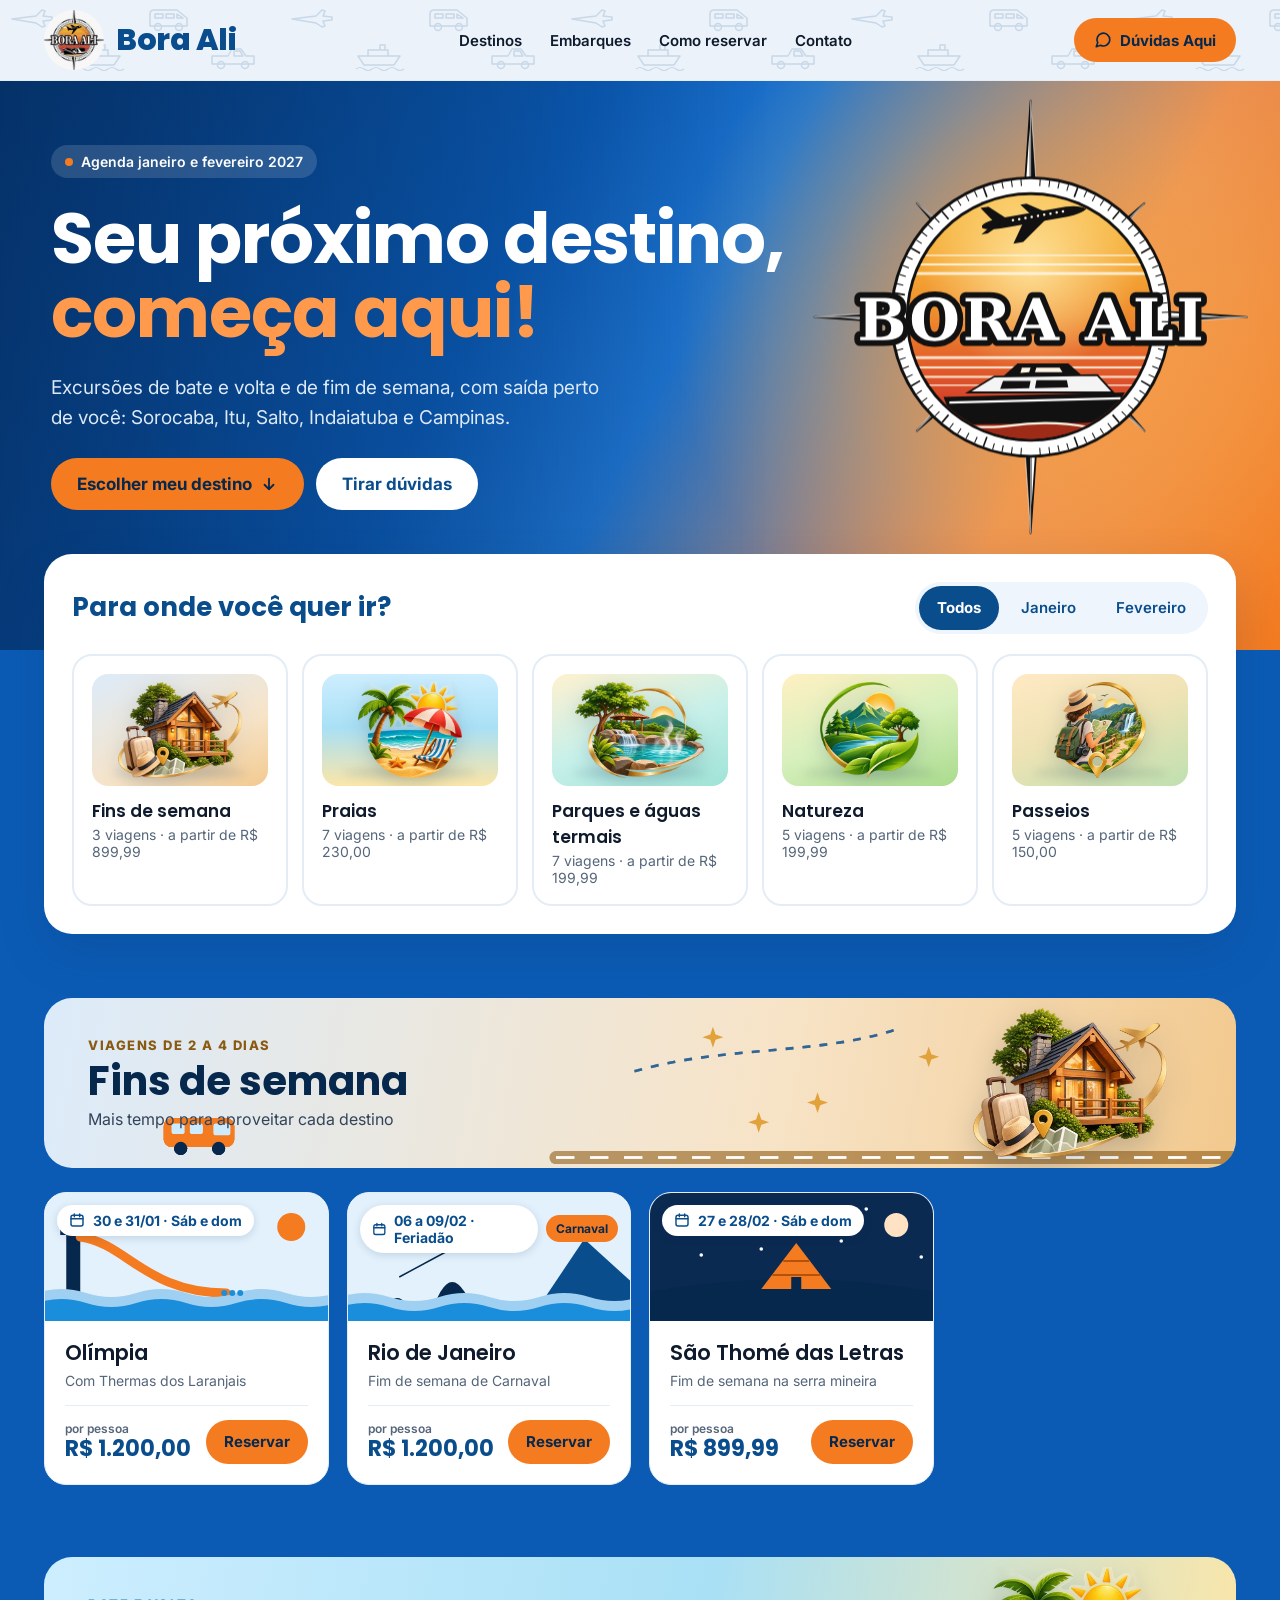
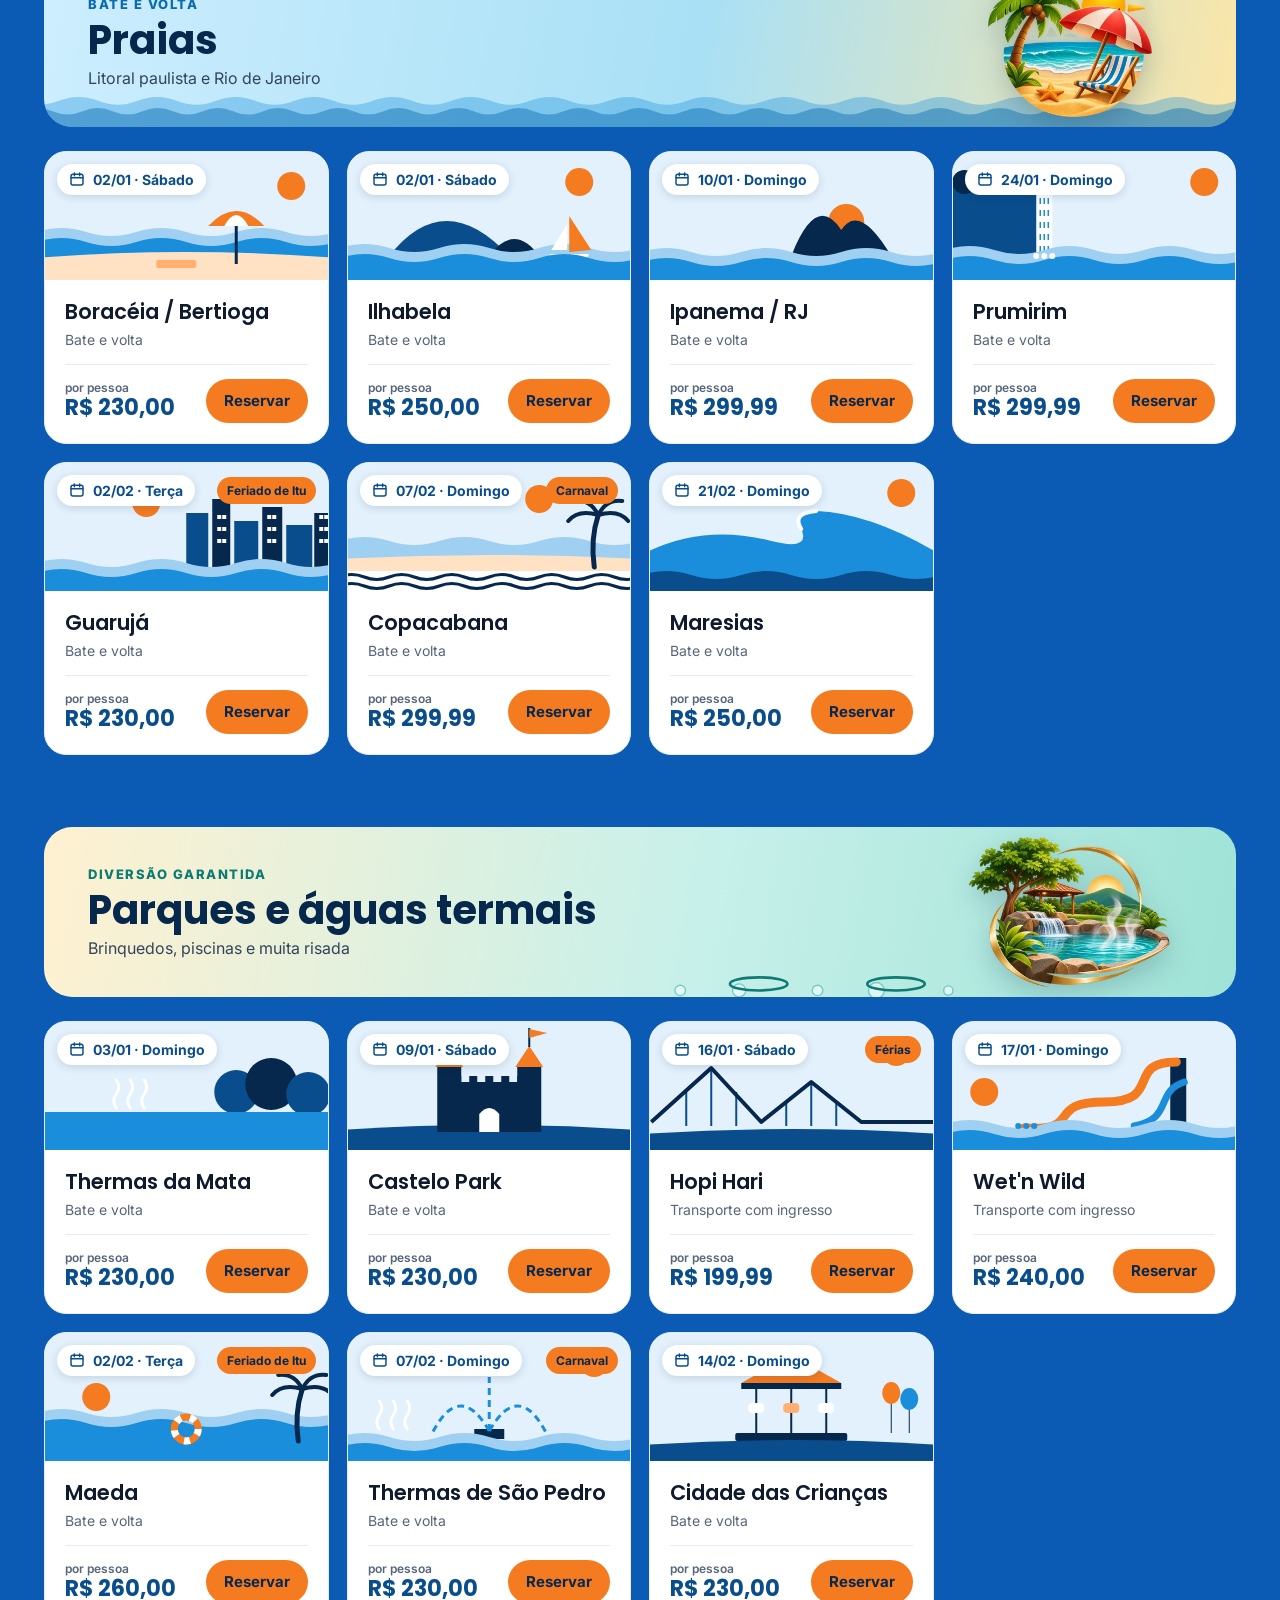
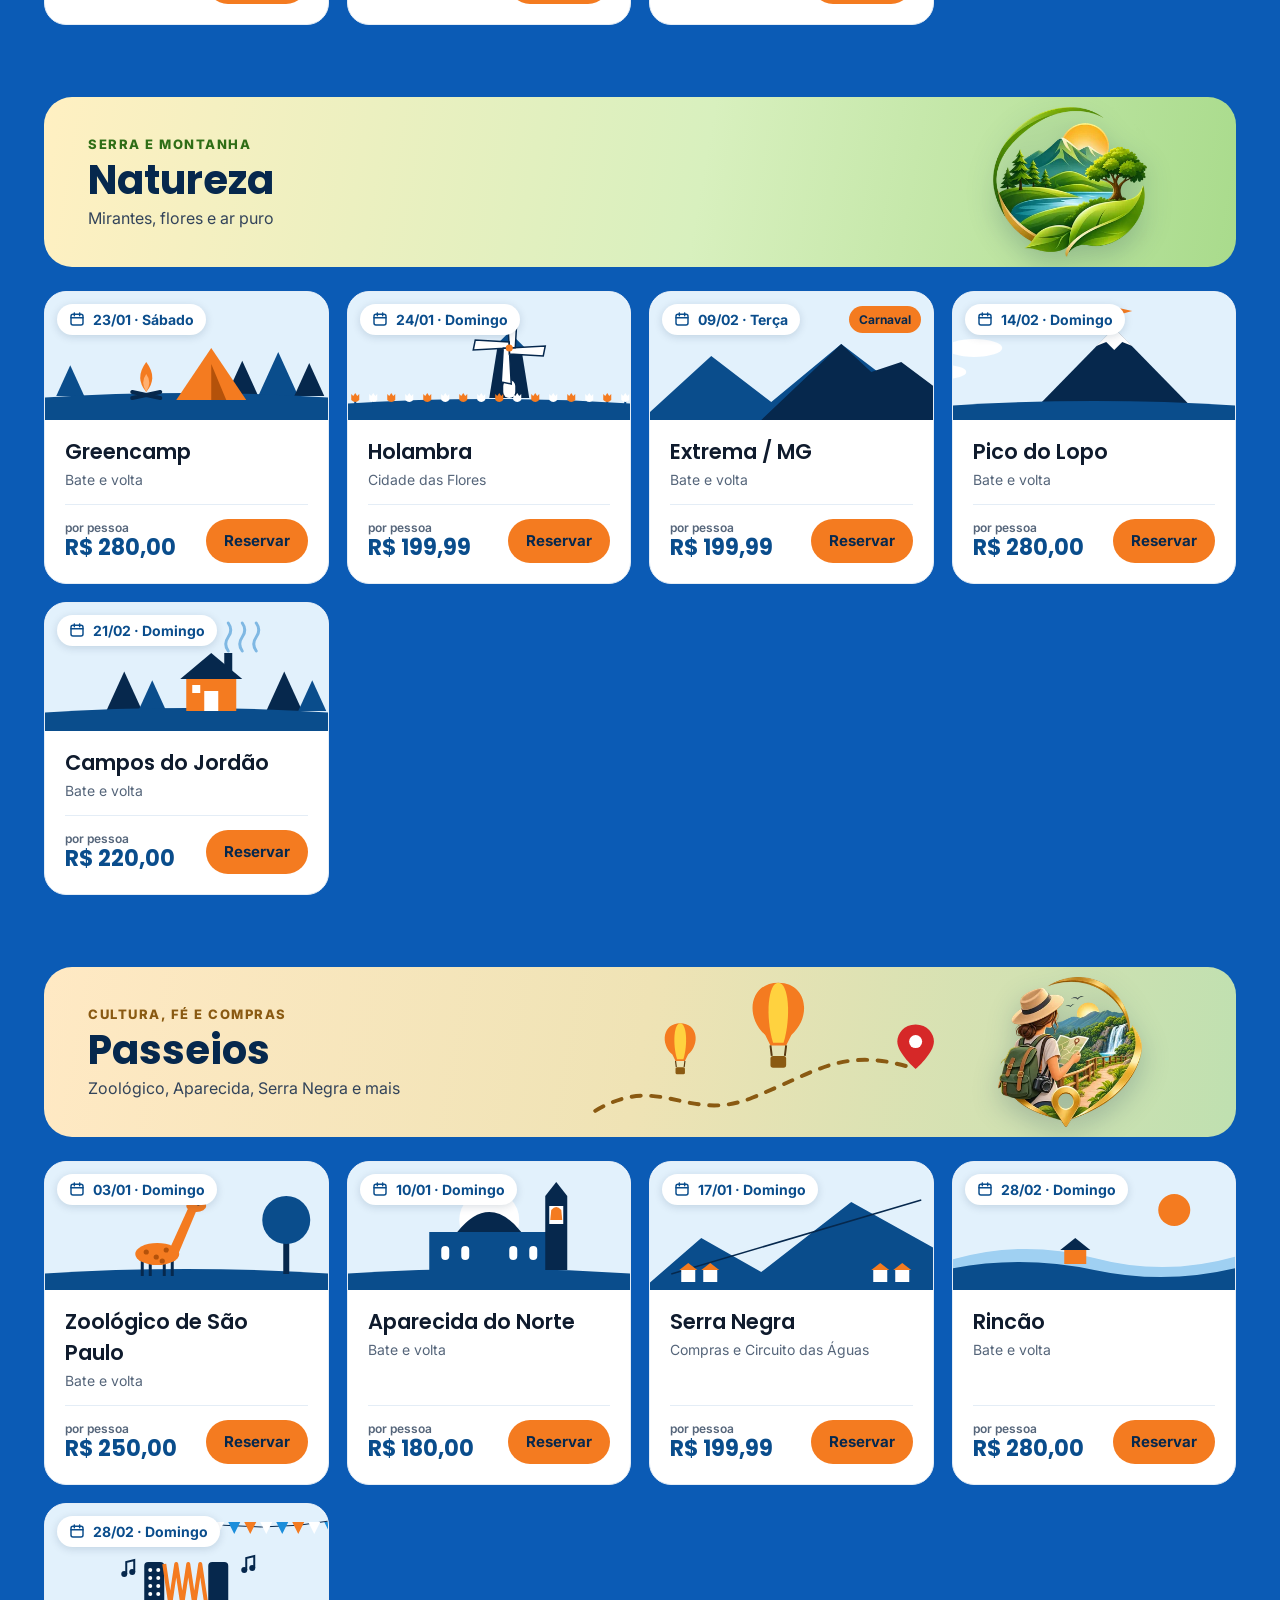
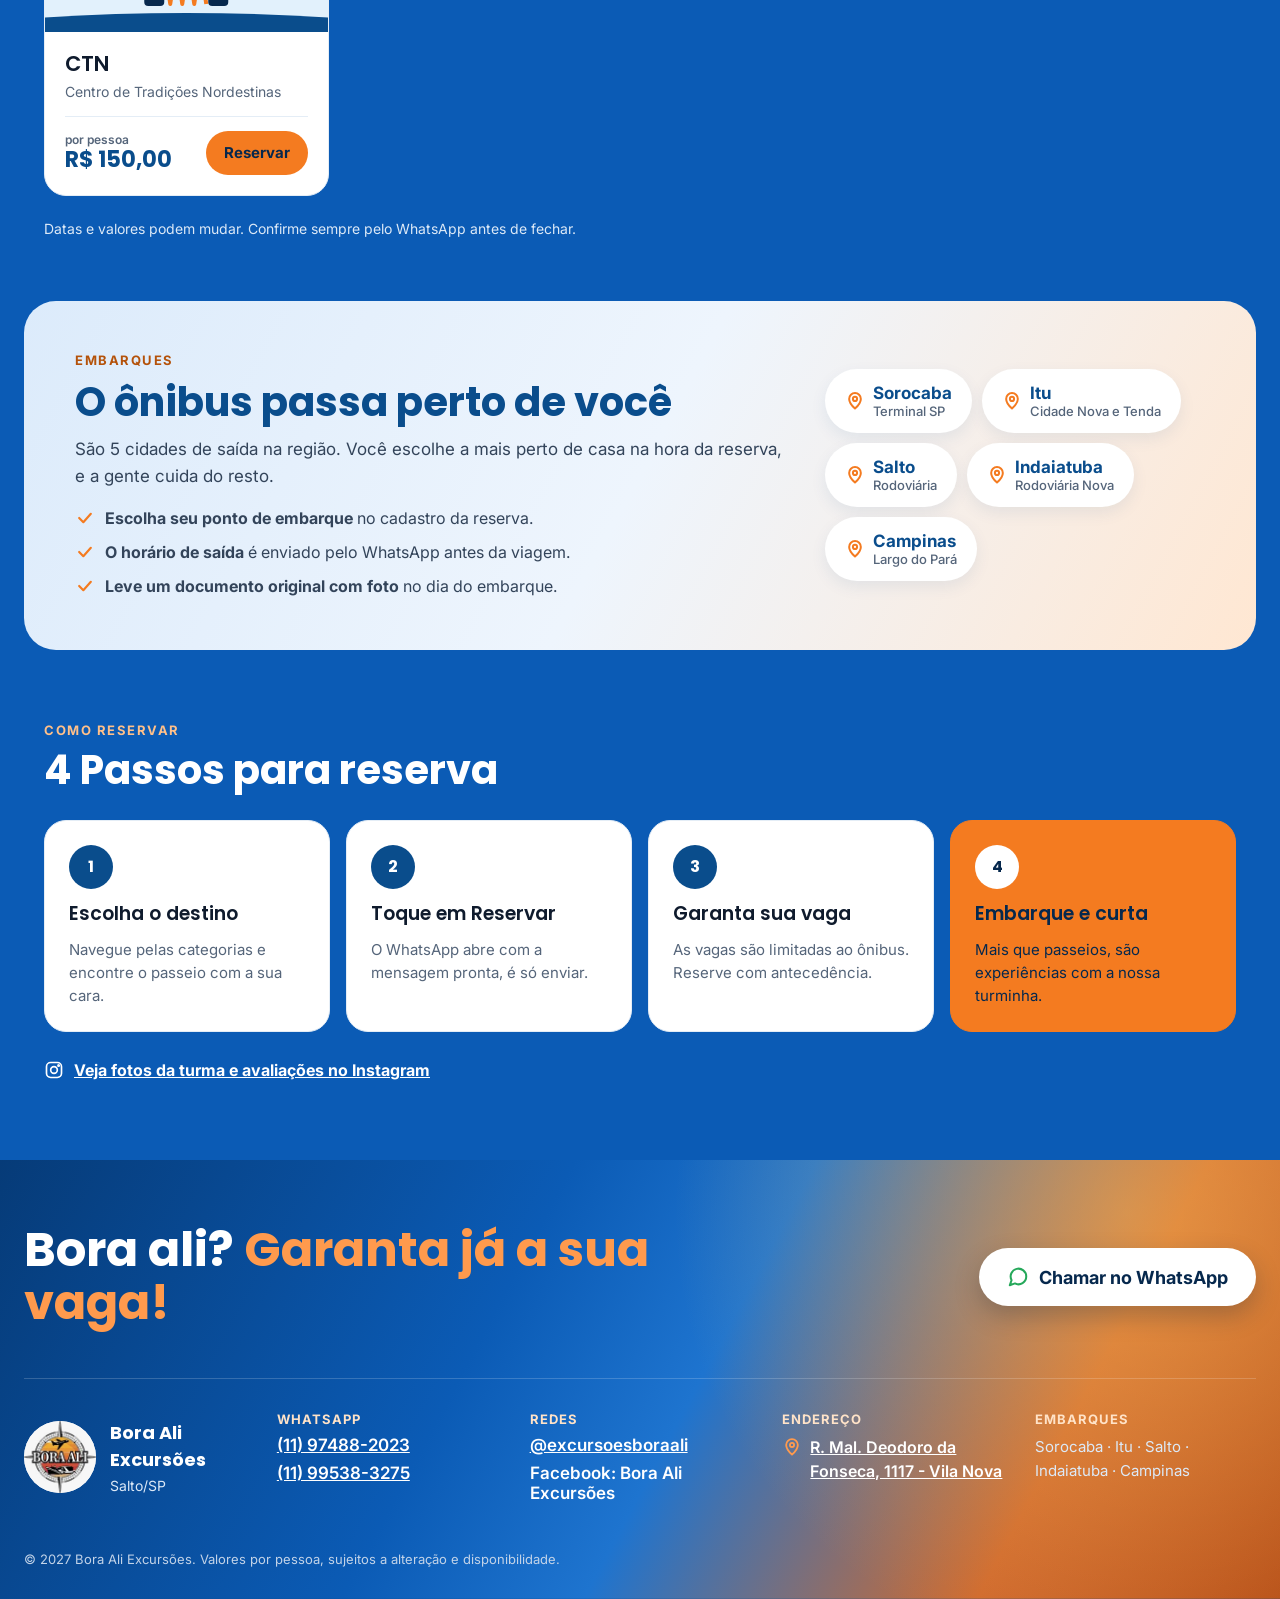
==== commit 995e8ab5: "Fundo do site no azul do banner, com textos soltos em branco Co-Authored-By: Claude Opus 5.5 <norepl" ====
--- a/index.html
+++ b/index.html
@@ -140,7 +140,7 @@
 
 
 <div style="max-width: 1240px; margin: 0 auto; padding: 16px 24px 0">
-<p style="margin: 0; font-size: 14px; color: #55657A">Datas e valores podem mudar. Confirme sempre pelo WhatsApp antes de fechar.</p>
+<p class="on-blue-soft" style="margin: 0; font-size: 14px; color: #55657A">Datas e valores podem mudar. Confirme sempre pelo WhatsApp antes de fechar.</p>
 </div>
 
 <!-- Embarques -->
@@ -165,8 +165,8 @@
 <!-- Como reservar -->
 <section id="como-funciona" style="max-width: 1240px; margin: 0 auto; padding: 8px 24px 80px; display: flex; flex-direction: column; gap: 28px">
 <div style="display: flex; flex-direction: column; gap: 10px">
-<span style="color: #B4520A; font-weight: 700; letter-spacing: 1.5px; font-size: 13px">COMO RESERVAR</span>
-<h2 style="font-family: 'Poppins', sans-serif; margin: 0; font-weight: 700; font-size: clamp(28px, 3.4vw, 40px); line-height: 1.1; color: #0A4D8C">4 Passos para reserva</h2>
+<span class="on-blue-kicker" style="color: #B4520A; font-weight: 700; letter-spacing: 1.5px; font-size: 13px">COMO RESERVAR</span>
+<h2 style="font-family: 'Poppins', sans-serif; margin: 0; font-weight: 700; font-size: clamp(28px, 3.4vw, 40px); line-height: 1.1; color: #0A4D8C" class="on-blue">4 Passos para reserva</h2>
 </div>
 <div style="display: grid; grid-template-columns: repeat(auto-fit, minmax(230px, 1fr)); gap: 16px">
 <div class="card r-up" style="background: #FFFFFF; border: 1px solid #E4EDF6; border-radius: 22px; padding: 24px; display: flex; flex-direction: column; gap: 10px"><span style="width: 44px; height: 44px; border-radius: 50%; background: #0A4D8C; color: #FFFFFF; font-family: 'Poppins', sans-serif; font-weight: 700; display: flex; align-items: center; justify-content: center">1</span><h3 style="font-family: 'Poppins', sans-serif; margin: 0; font-size: 19px; font-weight: 600; color: #0F1B2D">Escolha o destino</h3><p style="margin: 0; font-size: 15px; line-height: 1.55; color: #55657A">Navegue pelas categorias e encontre o passeio com a sua cara.</p></div>
@@ -174,7 +174,7 @@
 <div class="card r-up" style="background: #FFFFFF; border: 1px solid #E4EDF6; border-radius: 22px; padding: 24px; display: flex; flex-direction: column; gap: 10px"><span style="width: 44px; height: 44px; border-radius: 50%; background: #0A4D8C; color: #FFFFFF; font-family: 'Poppins', sans-serif; font-weight: 700; display: flex; align-items: center; justify-content: center">3</span><h3 style="font-family: 'Poppins', sans-serif; margin: 0; font-size: 19px; font-weight: 600; color: #0F1B2D">Garanta sua vaga</h3><p style="margin: 0; font-size: 15px; line-height: 1.55; color: #55657A">As vagas são limitadas ao ônibus. Reserve com antecedência.</p></div>
 <div class="card r-up" style="background: #F47B20; border: 1px solid #F47B20; border-radius: 22px; padding: 24px; display: flex; flex-direction: column; gap: 10px"><span style="width: 44px; height: 44px; border-radius: 50%; background: #FFFFFF; color: #06284D; font-family: 'Poppins', sans-serif; font-weight: 700; display: flex; align-items: center; justify-content: center">4</span><h3 style="font-family: 'Poppins', sans-serif; margin: 0; font-size: 19px; font-weight: 600; color: #06284D">Embarque e curta</h3><p style="margin: 0; font-size: 15px; line-height: 1.55; color: #06284D">Mais que passeios, são experiências com a nossa turminha.</p></div>
 </div>
-<a href="https://www.instagram.com/excursoesboraali/" style="align-self: flex-start; display: inline-flex; align-items: center; gap: 10px; font-weight: 700; font-size: 16px; color: #0A4D8C">
+<a class="on-blue" href="https://www.instagram.com/excursoesboraali/" style="align-self: flex-start; display: inline-flex; align-items: center; gap: 10px; font-weight: 700; font-size: 16px; color: #0A4D8C">
 <svg aria-hidden="true" width="20" height="20" viewBox="0 0 24 24" fill="none" stroke="currentColor" stroke-width="2" stroke-linecap="round" stroke-linejoin="round"><rect x="3" y="3" width="18" height="18" rx="5"></rect><circle cx="12" cy="12" r="4"></circle><circle cx="17.5" cy="6.5" r="0.8"></circle></svg>
 Veja fotos da turma e avaliações no Instagram
 </a>
--- a/assets/css/style.css
+++ b/assets/css/style.css
@@ -255,3 +255,17 @@
 .footer-bg .foot-cta{background:#FFFFFF !important;color:#06284D !important;box-shadow:0 10px 24px rgba(4,30,64,.25)}
 .footer-bg .foot-cta svg{color:#25A85A}
 @media (max-width:860px){.footer-bg{background-image:radial-gradient(circle at 50% 100%,rgba(255,196,92,.4),rgba(255,196,92,0) 45%),linear-gradient(172deg,#063B78 0%,#0B5BB5 40%,#1E74CF 62%,#D06A2E 88%,#B8511A 100%) !important}}
+/* topo de ponta a ponta (largura toda da tela), com o conteúdo alinhado ao resto do site */
+#inicio{padding:0 !important}
+#inicio > .hero-bg{max-width:none !important;border-radius:0 !important;padding-left:max(clamp(24px,5vw,72px),calc((100% - 1280px) / 2 + 72px)) !important;padding-right:max(clamp(24px,5vw,72px),calc((100% - 1280px) / 2 + 72px)) !important}
+#inicio > .hero-bg > .hero-art{right:max(clamp(16px,3vw,48px),calc((100% - 1280px) / 2 + 48px))}
+@media (max-width:860px){#inicio > .hero-bg > .hero-art{right:50%}}
+/* topo largo: título e logo no tamanho original, levados para as pontas */
+#inicio > .hero-bg{padding-left:clamp(24px,4vw,64px) !important;padding-right:clamp(24px,4vw,64px) !important}
+#inicio > .hero-bg > .hero-art{right:clamp(16px,2.5vw,48px) !important}
+@media (max-width:860px){#inicio > .hero-bg > .hero-art{right:50% !important}}
+/* fundo do site no azul do banner */
+.page-bg{background:#0B5BB5 !important}
+.on-blue{color:#FFFFFF !important}
+.on-blue-soft{color:#DCE9F7 !important}
+.on-blue-kicker{color:#FFC08A !important}
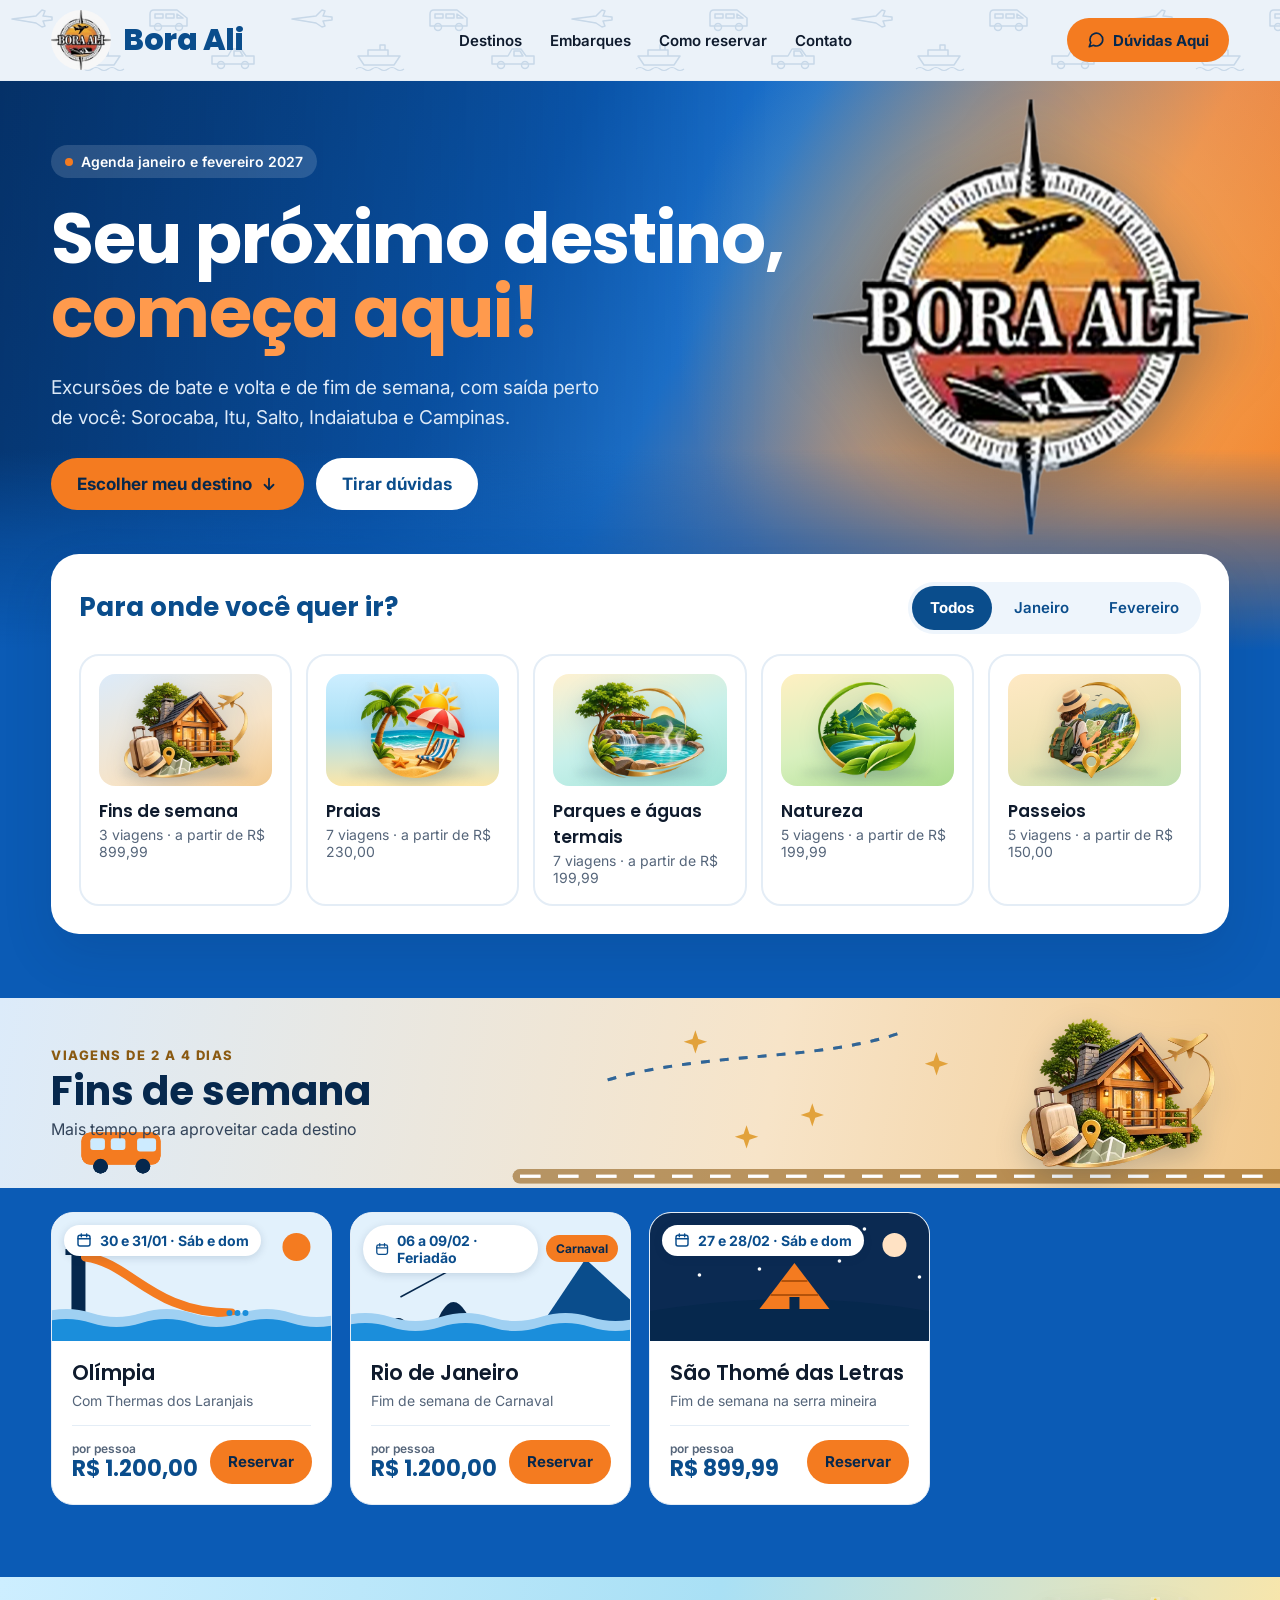
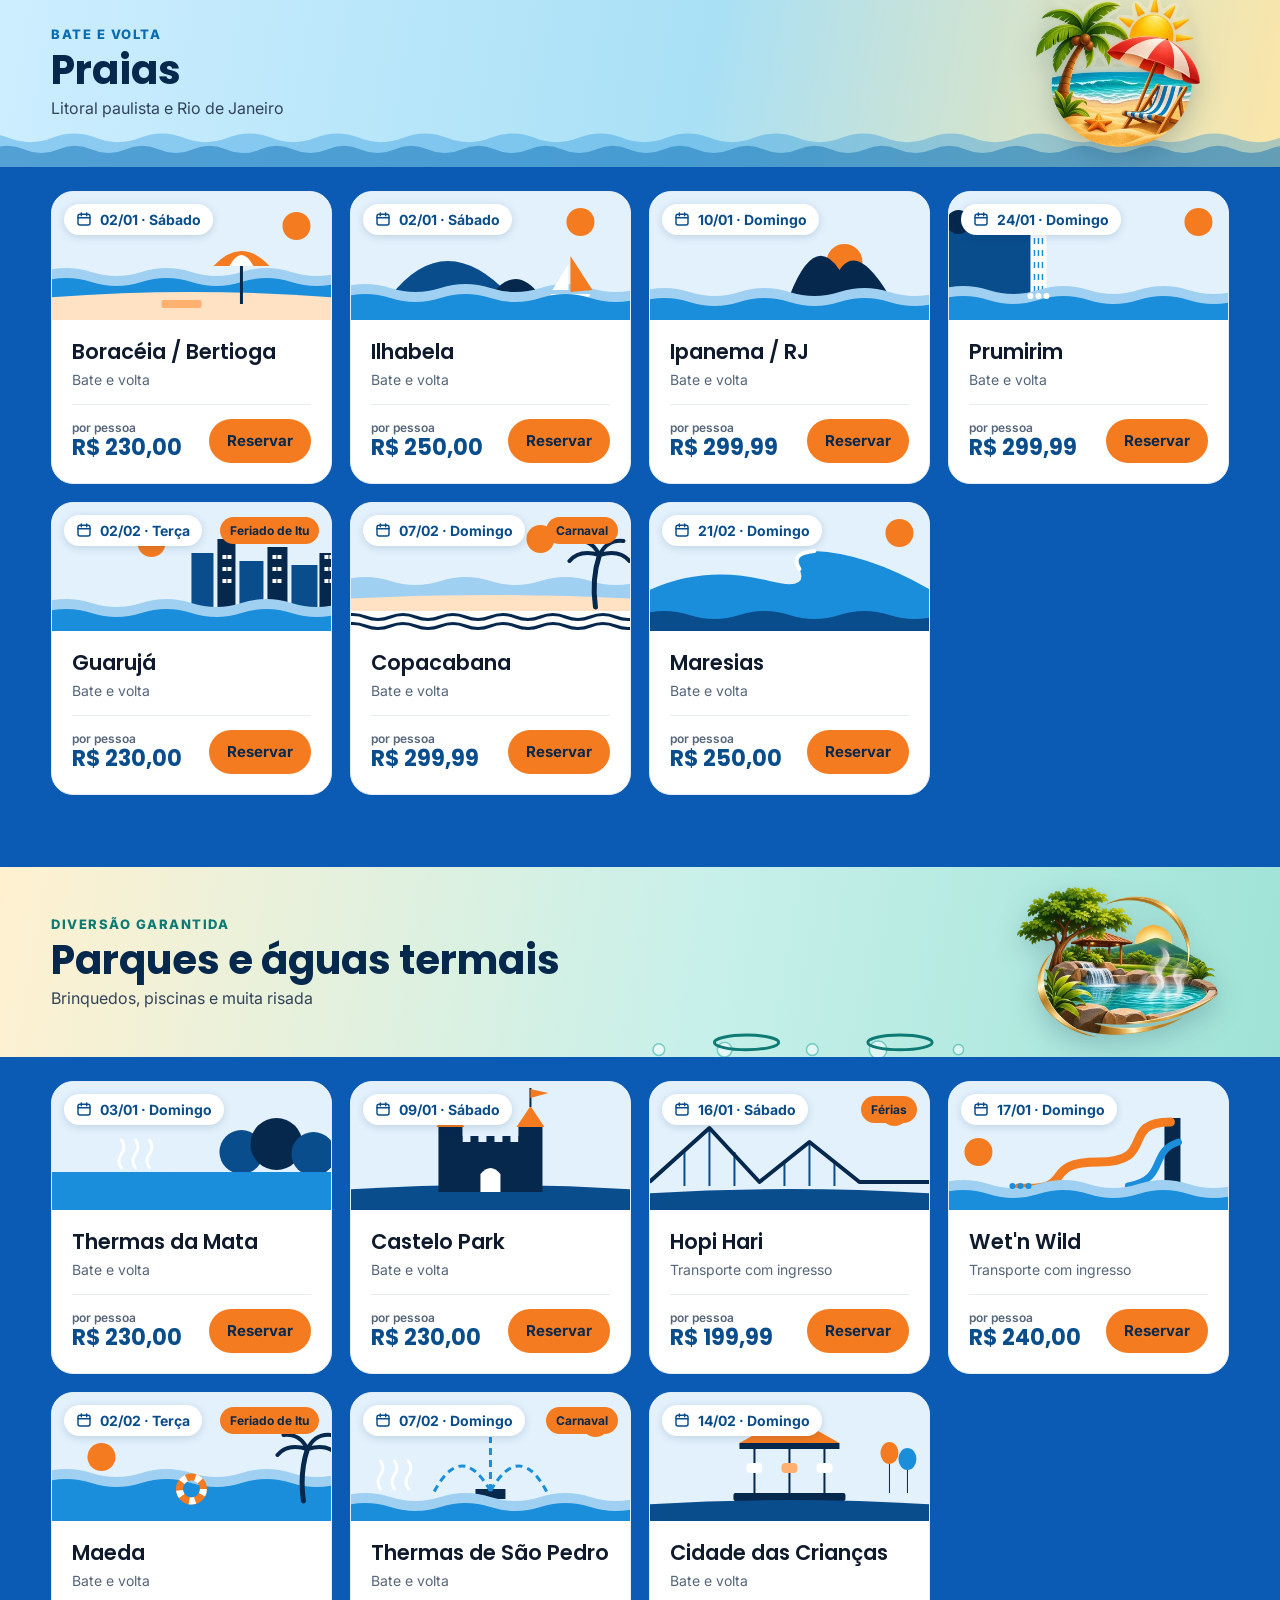
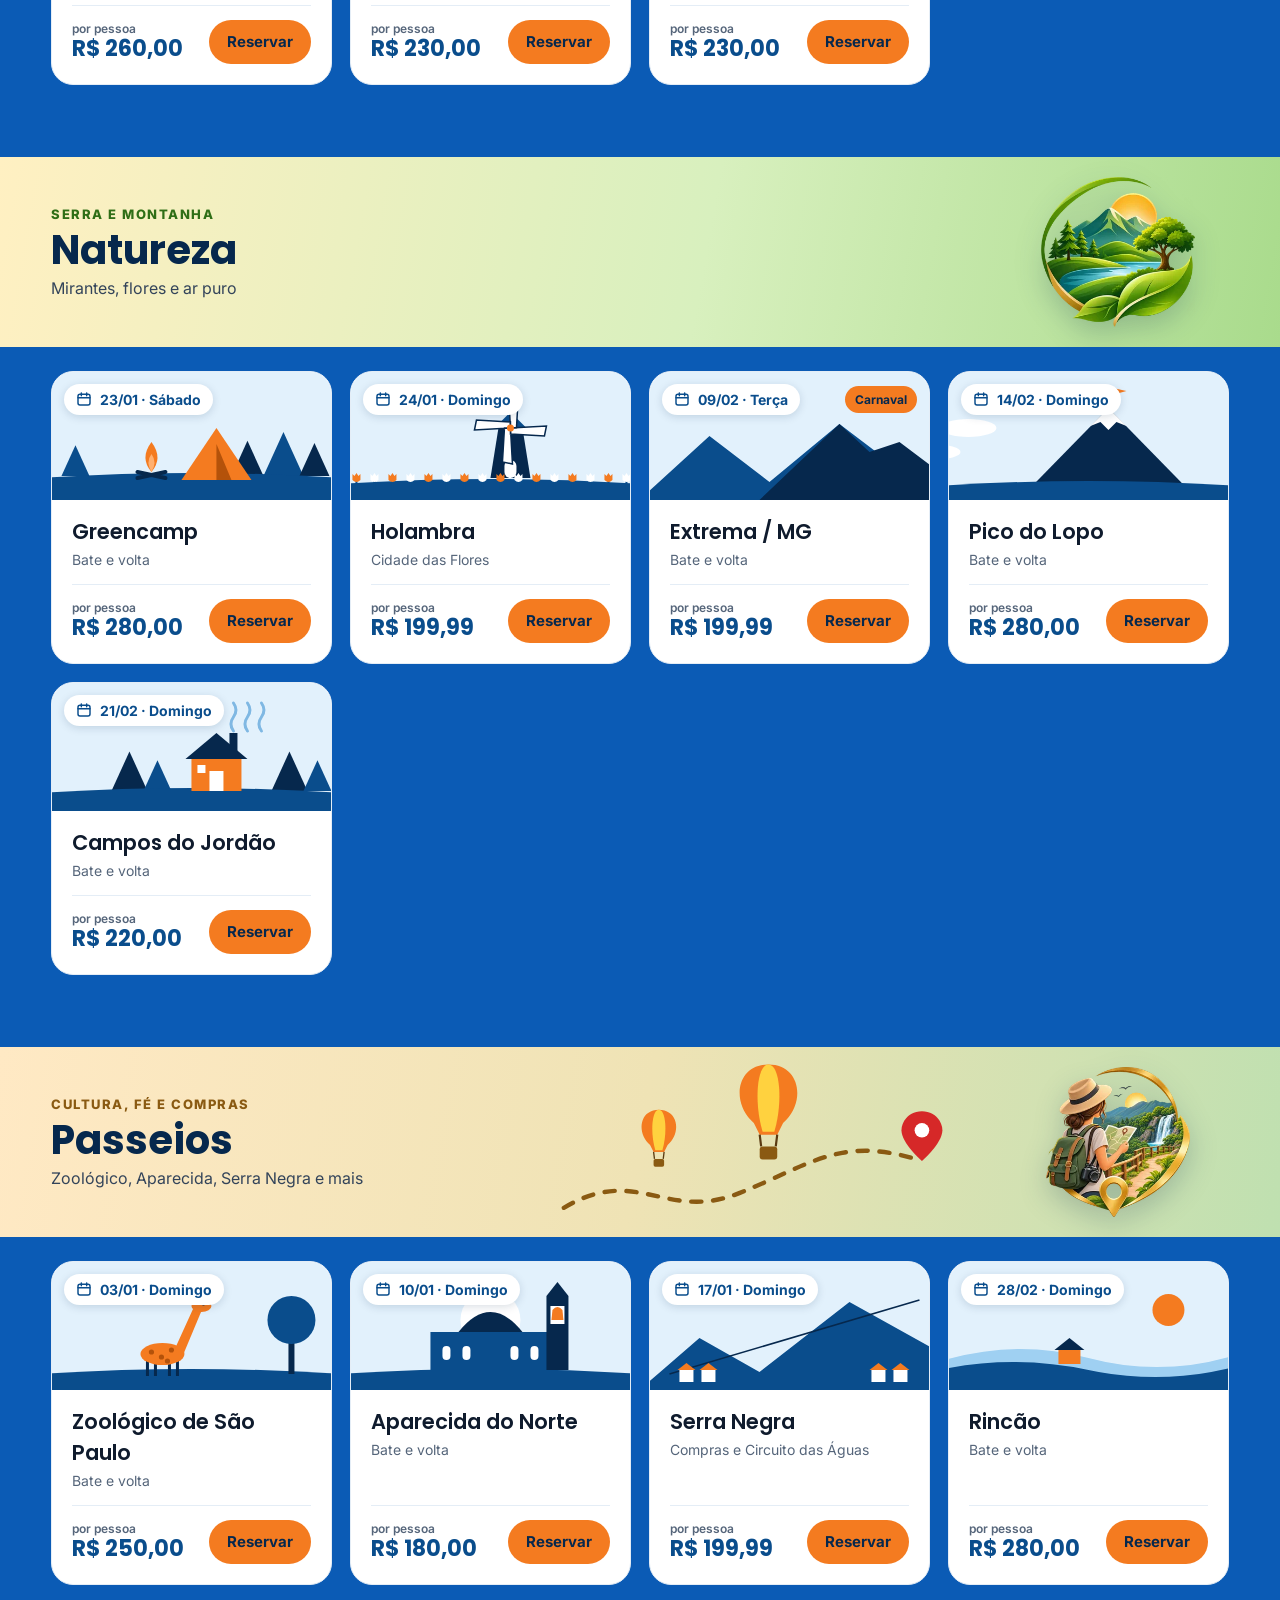
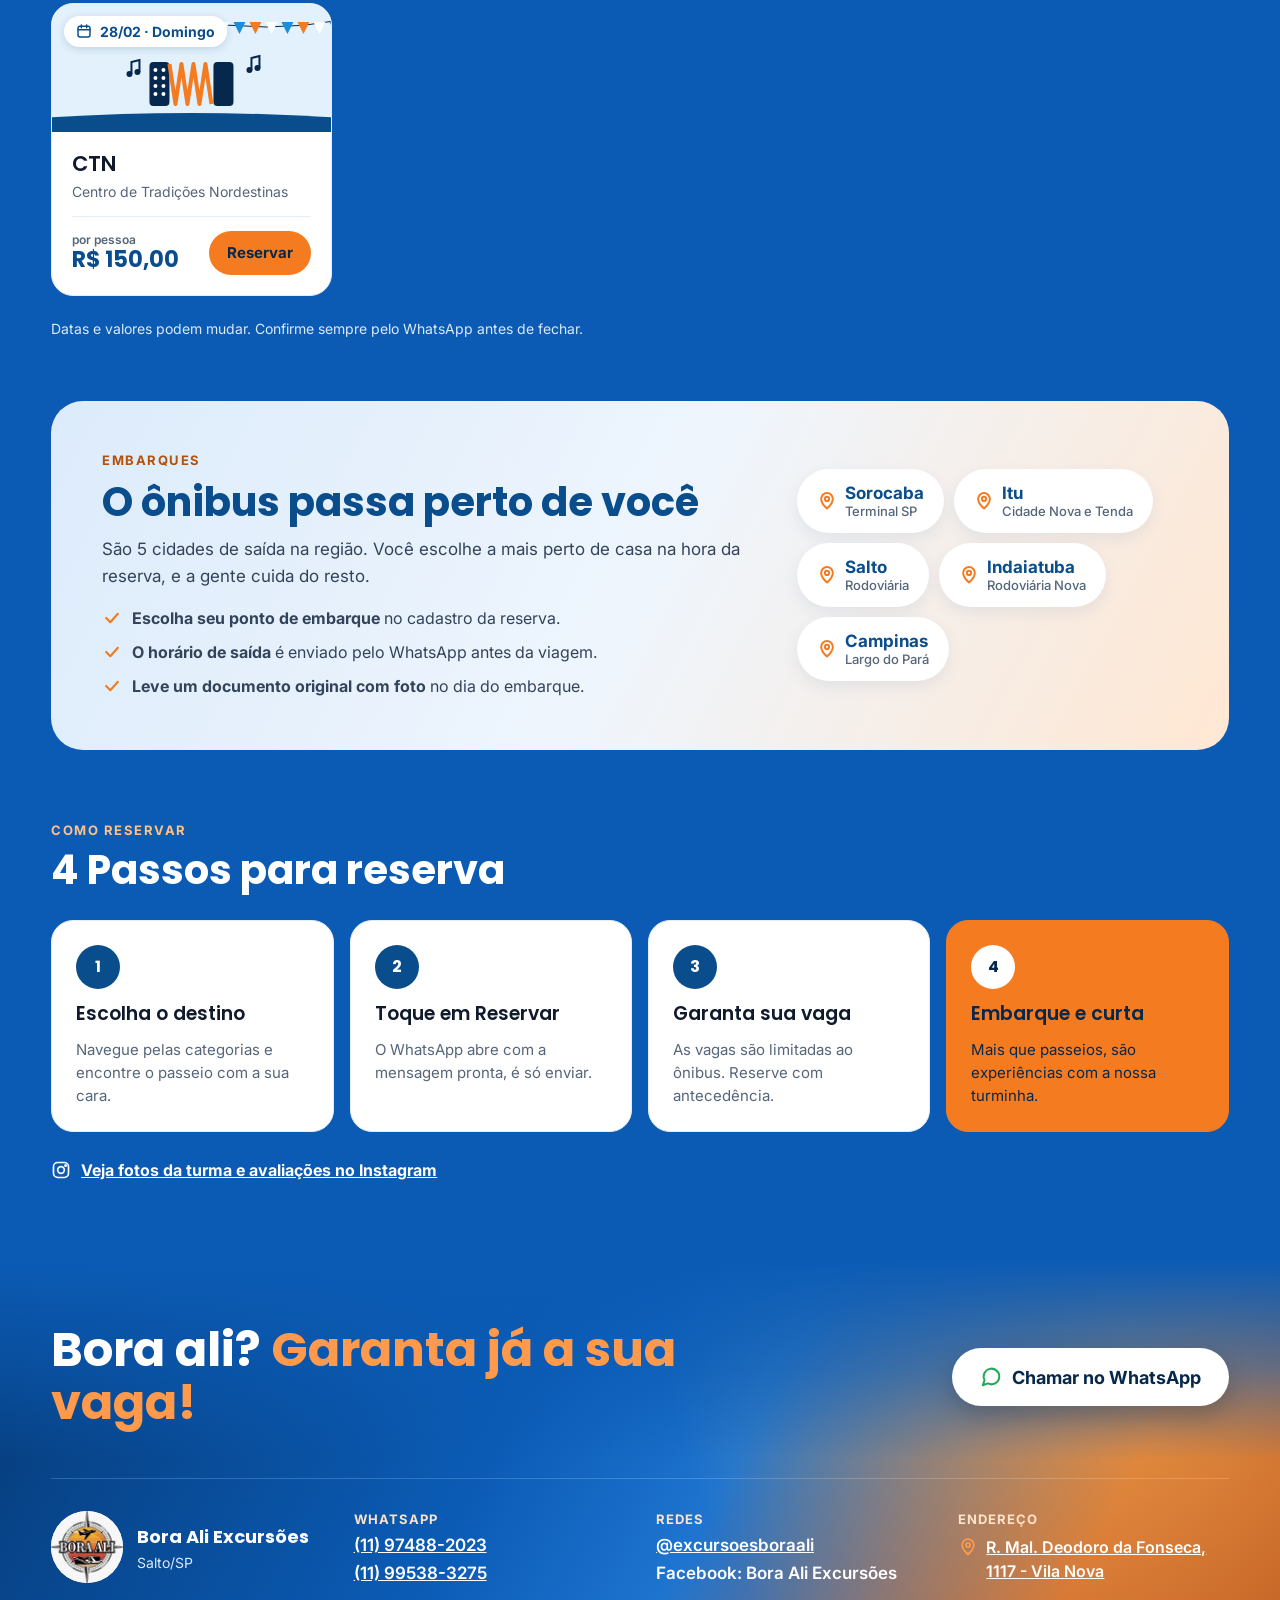
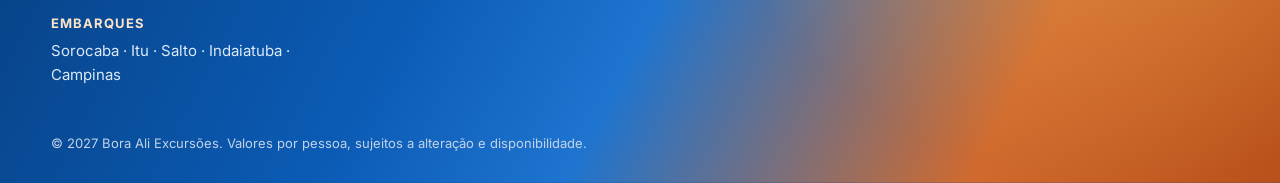
==== commit 82b05e33: "Logo original da Bora Ali no topo, no lugar da versão redesenhada Co-Authored-By: Claude Opus 5.5 <n" ====
--- a/index.html
+++ b/index.html
@@ -79,37 +79,7 @@
 <!-- Hero -->
 <section id="inicio" style="padding: 20px 20px 0">
 <div class="hero-bg" style="position: relative; overflow: hidden; max-width: 1280px; min-height: 560px; box-sizing: border-box; margin: 0 auto; border-radius: 32px; color: #FFFFFF; padding: clamp(32px, 5vw, 72px) clamp(24px, 5vw, 72px) 140px; display: flex; flex-direction: column; justify-content: center; gap: 24px">
-<div class="hero-art" aria-hidden="true"><svg class="hero-logo" viewBox="0 0 600 600" xmlns="http://www.w3.org/2000/svg" focusable="false">
-<defs>
-<linearGradient id="lgCeu" x1="0" y1="0" x2="0" y2="1"><stop offset="0" stop-color="#F8C04A"/><stop offset=".3" stop-color="#F5A936"/><stop offset=".5" stop-color="#EE8A2C"/><stop offset=".66" stop-color="#E4632A"/><stop offset=".82" stop-color="#D4432A"/><stop offset="1" stop-color="#B8301F"/></linearGradient>
-<radialGradient id="lgBrilho" cx=".5" cy=".5" r=".5"><stop offset="0" stop-color="#F47B20" stop-opacity=".5"/><stop offset=".6" stop-color="#F47B20" stop-opacity=".12"/><stop offset="1" stop-color="#F47B20" stop-opacity="0"/></radialGradient>
-<radialGradient id="lgSol" cx=".5" cy=".42" r=".5"><stop offset="0" stop-color="#FFE7A3" stop-opacity=".9"/><stop offset="1" stop-color="#FFE7A3" stop-opacity="0"/></radialGradient>
-<linearGradient id="lgReflexo" x1="0" y1="0" x2="1" y2="0"><stop offset="0" stop-color="#FFFFFF" stop-opacity="0"/><stop offset=".5" stop-color="#FFFFFF" stop-opacity=".85"/><stop offset="1" stop-color="#FFFFFF" stop-opacity="0"/></linearGradient>
-<clipPath id="lgDisco"><circle cx="300" cy="300" r="168"/></clipPath>
-<clipPath id="lgTexto"><path d="M65.0234375 332.0V327.2734375H72.484375V278.40625H65.0234375V273.6796875H99.59375Q110.2578125 273.6796875 115.609375 277.2734375Q120.9609375 280.8671875 120.9609375 288.09375Q120.9609375 293.2890625 117.26953125 296.3359375Q113.578125 299.3828125 106.3125 300.1640625Q115.1015625 300.984375 119.7890625 304.8515625Q124.4765625 308.71875 124.4765625 315.125Q124.4765625 323.796875 117.93359375 327.8984375Q111.390625 332.0 97.4453125 332.0ZM87.5234375 298.015625H92.640625Q99.359375 298.015625 102.6015625 295.57421875Q105.84375 293.1328125 105.84375 288.09375Q105.84375 283.015625 102.69921875 280.7109375Q99.5546875 278.40625 92.640625 278.40625H87.5234375ZM87.5234375 327.2734375H93.109375Q100.5703125 327.2734375 104.1640625 324.3046875Q107.7578125 321.3359375 107.7578125 315.125Q107.7578125 308.875 104.125 305.7890625Q100.4921875 302.703125 93.109375 302.703125H87.5234375ZM167.6953125 328.40625Q175.15625 328.40625 178.7890625 322.1171875Q182.421875 315.828125 182.421875 302.8984375Q182.421875 289.9296875 178.7890625 283.640625Q175.15625 277.3515625 167.6953125 277.3515625Q160.2734375 277.3515625 156.62109375 283.69921875Q152.96875 290.046875 152.96875 302.8984375Q152.96875 315.7109375 156.62109375 322.05859375Q160.2734375 328.40625 167.6953125 328.40625ZM167.6953125 333.1328125Q152.96875 333.1328125 144.609375 325.0859375Q136.25 317.0390625 136.25 302.8984375Q136.25 288.7578125 144.62890625 280.69140625Q153.0078125 272.625 167.6953125 272.625Q182.421875 272.625 190.78125 280.671875Q199.140625 288.71875 199.140625 302.8984375Q199.140625 317.0390625 190.76171875 325.0859375Q182.3828125 333.1328125 167.6953125 333.1328125ZM249.0390625 303.5234375Q252.515625 304.03125 254.8984375 305.828125Q257.28125 307.625 259.0390625 311.0234375L267.5546875 327.2734375H273.53125V332.0H254.3515625L245.0546875 314.3828125Q242.359375 308.9140625 240.46484375 307.41015625Q238.5703125 305.90625 235.2109375 305.90625H232.828125V327.2734375H240.328125V332.0H210.328125V327.2734375H217.7890625V278.40625H210.328125V273.6796875H243.609375Q253.765625 273.6796875 259.29296875 277.76171875Q264.8203125 281.84375 264.8203125 289.34375Q264.8203125 295.4375 260.89453125 298.97265625Q256.96875 302.5078125 249.0390625 303.5234375ZM232.828125 301.21875H237.9453125Q243.4140625 301.21875 246.36328125 298.25Q249.3125 295.28125 249.3125 289.7734375Q249.3125 284.265625 246.36328125 281.3359375Q243.4140625 278.40625 237.9453125 278.40625H232.828125ZM276.4375 332.0V327.2734375H281.203125L303.15625 273.6796875H312.4921875L334.484375 327.2734375H340.03125V332.0H312.7265625V327.2734375H318.4296875L313.625 315.359375H291.7109375L286.828125 327.2734375H293.78125V332.0ZM293.625 310.6328125H311.7109375L302.7265625 288.328125ZM374.359375 332.0V327.2734375H379.125L401.078125 273.6796875H410.4140625L432.40625 327.2734375H437.953125V332.0H410.6484375V327.2734375H416.3515625L411.546875 315.359375H389.6328125L384.75 327.2734375H391.703125V332.0ZM391.546875 310.6328125H409.6328125L400.6484375 288.328125ZM444.8046875 332.0V327.2734375H452.265625V278.40625H444.8046875V273.6796875H474.8046875V278.40625H467.3046875V326.6484375H490.2734375V317.4296875H495.546875V332.0ZM505.0546875 332.0V327.2734375H512.515625V278.40625H505.0546875V273.6796875H535.0546875V278.40625H527.5546875V327.2734375H535.0546875V332.0Z"/></clipPath>
-</defs>
-<circle class="lg-glow" cx="300" cy="300" r="300" fill="url(#lgBrilho)"/>
-<g class="lg-in">
-<g class="lg-rose"><path d="M300,300 L288.7,288.7 L457.0,143.0 Z" fill="#FFFFFF" stroke="#111" stroke-width="2.5" stroke-linejoin="round"/><path d="M300,300 L311.3,311.3 L457.0,143.0 Z" fill="#111" stroke="#FFFFFF" stroke-opacity=".55" stroke-width="1.5" stroke-linejoin="round"/><path d="M300,300 L311.3,288.7 L457.0,457.0 Z" fill="#FFFFFF" stroke="#111" stroke-width="2.5" stroke-linejoin="round"/><path d="M300,300 L288.7,311.3 L457.0,457.0 Z" fill="#111" stroke="#FFFFFF" stroke-opacity=".55" stroke-width="1.5" stroke-linejoin="round"/><path d="M300,300 L311.3,311.3 L143.0,457.0 Z" fill="#FFFFFF" stroke="#111" stroke-width="2.5" stroke-linejoin="round"/><path d="M300,300 L288.7,288.7 L143.0,457.0 Z" fill="#111" stroke="#FFFFFF" stroke-opacity=".55" stroke-width="1.5" stroke-linejoin="round"/><path d="M300,300 L288.7,311.3 L143.0,143.0 Z" fill="#FFFFFF" stroke="#111" stroke-width="2.5" stroke-linejoin="round"/><path d="M300,300 L311.3,288.7 L143.0,143.0 Z" fill="#111" stroke="#FFFFFF" stroke-opacity=".55" stroke-width="1.5" stroke-linejoin="round"/><path d="M300,300 L280.0,300.0 L300.0,2.0 Z" fill="#FFFFFF" stroke="#111" stroke-width="2.5" stroke-linejoin="round"/><path d="M300,300 L320.0,300.0 L300.0,2.0 Z" fill="#111" stroke="#FFFFFF" stroke-opacity=".55" stroke-width="1.5" stroke-linejoin="round"/><path d="M300,300 L300.0,280.0 L598.0,300.0 Z" fill="#FFFFFF" stroke="#111" stroke-width="2.5" stroke-linejoin="round"/><path d="M300,300 L300.0,320.0 L598.0,300.0 Z" fill="#111" stroke="#FFFFFF" stroke-opacity=".55" stroke-width="1.5" stroke-linejoin="round"/><path d="M300,300 L320.0,300.0 L300.0,598.0 Z" fill="#FFFFFF" stroke="#111" stroke-width="2.5" stroke-linejoin="round"/><path d="M300,300 L280.0,300.0 L300.0,598.0 Z" fill="#111" stroke="#FFFFFF" stroke-opacity=".55" stroke-width="1.5" stroke-linejoin="round"/><path d="M300,300 L300.0,320.0 L2.0,300.0 Z" fill="#FFFFFF" stroke="#111" stroke-width="2.5" stroke-linejoin="round"/><path d="M300,300 L300.0,280.0 L2.0,300.0 Z" fill="#111" stroke="#FFFFFF" stroke-opacity=".55" stroke-width="1.5" stroke-linejoin="round"/></g>
-<circle cx="300" cy="300" r="194" fill="#111"/>
-<circle cx="300" cy="300" r="190" fill="#FFFFFF"/>
-<g class="lg-ring"><line x1="313.3" y1="110.5" x2="312.6" y2="119.4" stroke="#111" stroke-width="1.4"/><line x1="326.4" y1="111.8" x2="325.2" y2="120.8" stroke="#111" stroke-width="1.4"/><line x1="339.5" y1="114.2" x2="337.6" y2="123.0" stroke="#111" stroke-width="1.4"/><line x1="352.4" y1="117.4" x2="349.9" y2="126.0" stroke="#111" stroke-width="1.4"/><line x1="365.0" y1="121.5" x2="360.2" y2="134.6" stroke="#111" stroke-width="2.2"/><line x1="377.3" y1="126.4" x2="373.6" y2="134.6" stroke="#111" stroke-width="1.4"/><line x1="389.2" y1="132.2" x2="385.0" y2="140.2" stroke="#111" stroke-width="1.4"/><line x1="400.7" y1="138.9" x2="395.9" y2="146.5" stroke="#111" stroke-width="1.4"/><line x1="411.7" y1="146.3" x2="406.4" y2="153.6" stroke="#111" stroke-width="1.4"/><line x1="422.1" y1="154.5" x2="413.1" y2="165.2" stroke="#111" stroke-width="2.2"/><line x1="432.0" y1="163.3" x2="425.7" y2="169.8" stroke="#111" stroke-width="1.4"/><line x1="441.2" y1="172.9" x2="434.5" y2="178.9" stroke="#111" stroke-width="1.4"/><line x1="449.7" y1="183.0" x2="442.6" y2="188.6" stroke="#111" stroke-width="1.4"/><line x1="457.5" y1="193.8" x2="450.1" y2="198.8" stroke="#111" stroke-width="1.4"/><line x1="464.5" y1="205.0" x2="452.4" y2="212.0" stroke="#111" stroke-width="2.2"/><line x1="470.8" y1="216.7" x2="462.7" y2="220.7" stroke="#111" stroke-width="1.4"/><line x1="476.2" y1="228.8" x2="467.8" y2="232.2" stroke="#111" stroke-width="1.4"/><line x1="480.7" y1="241.3" x2="472.1" y2="244.1" stroke="#111" stroke-width="1.4"/><line x1="484.4" y1="254.0" x2="475.6" y2="256.2" stroke="#111" stroke-width="1.4"/><line x1="487.1" y1="267.0" x2="473.3" y2="269.4" stroke="#111" stroke-width="2.2"/><line x1="489.0" y1="280.1" x2="480.0" y2="281.1" stroke="#111" stroke-width="1.4"/><line x1="489.9" y1="293.4" x2="480.9" y2="293.7" stroke="#111" stroke-width="1.4"/><line x1="489.9" y1="306.6" x2="480.9" y2="306.3" stroke="#111" stroke-width="1.4"/><line x1="489.0" y1="319.9" x2="480.0" y2="318.9" stroke="#111" stroke-width="1.4"/><line x1="487.1" y1="333.0" x2="473.3" y2="330.6" stroke="#111" stroke-width="2.2"/><line x1="484.4" y1="346.0" x2="475.6" y2="343.8" stroke="#111" stroke-width="1.4"/><line x1="480.7" y1="358.7" x2="472.1" y2="355.9" stroke="#111" stroke-width="1.4"/><line x1="476.2" y1="371.2" x2="467.8" y2="367.8" stroke="#111" stroke-width="1.4"/><line x1="470.8" y1="383.3" x2="462.7" y2="379.3" stroke="#111" stroke-width="1.4"/><line x1="464.5" y1="395.0" x2="452.4" y2="388.0" stroke="#111" stroke-width="2.2"/><line x1="457.5" y1="406.2" x2="450.1" y2="401.2" stroke="#111" stroke-width="1.4"/><line x1="449.7" y1="417.0" x2="442.6" y2="411.4" stroke="#111" stroke-width="1.4"/><line x1="441.2" y1="427.1" x2="434.5" y2="421.1" stroke="#111" stroke-width="1.4"/><line x1="432.0" y1="436.7" x2="425.7" y2="430.2" stroke="#111" stroke-width="1.4"/><line x1="422.1" y1="445.5" x2="413.1" y2="434.8" stroke="#111" stroke-width="2.2"/><line x1="411.7" y1="453.7" x2="406.4" y2="446.4" stroke="#111" stroke-width="1.4"/><line x1="400.7" y1="461.1" x2="395.9" y2="453.5" stroke="#111" stroke-width="1.4"/><line x1="389.2" y1="467.8" x2="385.0" y2="459.8" stroke="#111" stroke-width="1.4"/><line x1="377.3" y1="473.6" x2="373.6" y2="465.4" stroke="#111" stroke-width="1.4"/><line x1="365.0" y1="478.5" x2="360.2" y2="465.4" stroke="#111" stroke-width="2.2"/><line x1="352.4" y1="482.6" x2="349.9" y2="474.0" stroke="#111" stroke-width="1.4"/><line x1="339.5" y1="485.8" x2="337.6" y2="477.0" stroke="#111" stroke-width="1.4"/><line x1="326.4" y1="488.2" x2="325.2" y2="479.2" stroke="#111" stroke-width="1.4"/><line x1="313.3" y1="489.5" x2="312.6" y2="480.6" stroke="#111" stroke-width="1.4"/><line x1="286.7" y1="489.5" x2="287.4" y2="480.6" stroke="#111" stroke-width="1.4"/><line x1="273.6" y1="488.2" x2="274.8" y2="479.2" stroke="#111" stroke-width="1.4"/><line x1="260.5" y1="485.8" x2="262.4" y2="477.0" stroke="#111" stroke-width="1.4"/><line x1="247.6" y1="482.6" x2="250.1" y2="474.0" stroke="#111" stroke-width="1.4"/><line x1="235.0" y1="478.5" x2="239.8" y2="465.4" stroke="#111" stroke-width="2.2"/><line x1="222.7" y1="473.6" x2="226.4" y2="465.4" stroke="#111" stroke-width="1.4"/><line x1="210.8" y1="467.8" x2="215.0" y2="459.8" stroke="#111" stroke-width="1.4"/><line x1="199.3" y1="461.1" x2="204.1" y2="453.5" stroke="#111" stroke-width="1.4"/><line x1="188.3" y1="453.7" x2="193.6" y2="446.4" stroke="#111" stroke-width="1.4"/><line x1="177.9" y1="445.5" x2="186.9" y2="434.8" stroke="#111" stroke-width="2.2"/><line x1="168.0" y1="436.7" x2="174.3" y2="430.2" stroke="#111" stroke-width="1.4"/><line x1="158.8" y1="427.1" x2="165.5" y2="421.1" stroke="#111" stroke-width="1.4"/><line x1="150.3" y1="417.0" x2="157.4" y2="411.4" stroke="#111" stroke-width="1.4"/><line x1="142.5" y1="406.2" x2="149.9" y2="401.2" stroke="#111" stroke-width="1.4"/><line x1="135.5" y1="395.0" x2="147.6" y2="388.0" stroke="#111" stroke-width="2.2"/><line x1="129.2" y1="383.3" x2="137.3" y2="379.3" stroke="#111" stroke-width="1.4"/><line x1="123.8" y1="371.2" x2="132.2" y2="367.8" stroke="#111" stroke-width="1.4"/><line x1="119.3" y1="358.7" x2="127.9" y2="355.9" stroke="#111" stroke-width="1.4"/><line x1="115.6" y1="346.0" x2="124.4" y2="343.8" stroke="#111" stroke-width="1.4"/><line x1="112.9" y1="333.0" x2="126.7" y2="330.6" stroke="#111" stroke-width="2.2"/><line x1="111.0" y1="319.9" x2="120.0" y2="318.9" stroke="#111" stroke-width="1.4"/><line x1="110.1" y1="306.6" x2="119.1" y2="306.3" stroke="#111" stroke-width="1.4"/><line x1="110.1" y1="293.4" x2="119.1" y2="293.7" stroke="#111" stroke-width="1.4"/><line x1="111.0" y1="280.1" x2="120.0" y2="281.1" stroke="#111" stroke-width="1.4"/><line x1="112.9" y1="267.0" x2="126.7" y2="269.4" stroke="#111" stroke-width="2.2"/><line x1="115.6" y1="254.0" x2="124.4" y2="256.2" stroke="#111" stroke-width="1.4"/><line x1="119.3" y1="241.3" x2="127.9" y2="244.1" stroke="#111" stroke-width="1.4"/><line x1="123.8" y1="228.8" x2="132.2" y2="232.2" stroke="#111" stroke-width="1.4"/><line x1="129.2" y1="216.7" x2="137.3" y2="220.7" stroke="#111" stroke-width="1.4"/><line x1="135.5" y1="205.0" x2="147.6" y2="212.0" stroke="#111" stroke-width="2.2"/><line x1="142.5" y1="193.8" x2="149.9" y2="198.8" stroke="#111" stroke-width="1.4"/><line x1="150.3" y1="183.0" x2="157.4" y2="188.6" stroke="#111" stroke-width="1.4"/><line x1="158.8" y1="172.9" x2="165.5" y2="178.9" stroke="#111" stroke-width="1.4"/><line x1="168.0" y1="163.3" x2="174.3" y2="169.8" stroke="#111" stroke-width="1.4"/><line x1="177.9" y1="154.5" x2="186.9" y2="165.2" stroke="#111" stroke-width="2.2"/><line x1="188.3" y1="146.3" x2="193.6" y2="153.6" stroke="#111" stroke-width="1.4"/><line x1="199.3" y1="138.9" x2="204.1" y2="146.5" stroke="#111" stroke-width="1.4"/><line x1="210.8" y1="132.2" x2="215.0" y2="140.2" stroke="#111" stroke-width="1.4"/><line x1="222.7" y1="126.4" x2="226.4" y2="134.6" stroke="#111" stroke-width="1.4"/><line x1="235.0" y1="121.5" x2="239.8" y2="134.6" stroke="#111" stroke-width="2.2"/><line x1="247.6" y1="117.4" x2="250.1" y2="126.0" stroke="#111" stroke-width="1.4"/><line x1="260.5" y1="114.2" x2="262.4" y2="123.0" stroke="#111" stroke-width="1.4"/><line x1="273.6" y1="111.8" x2="274.8" y2="120.8" stroke="#111" stroke-width="1.4"/><line x1="286.7" y1="110.5" x2="287.4" y2="119.4" stroke="#111" stroke-width="1.4"/></g>
-<circle cx="300" cy="300" r="172" fill="#111"/>
-<g clip-path="url(#lgDisco)">
-<rect x="120" y="120" width="360" height="360" fill="url(#lgCeu)"/>
-<circle class="lg-sun" cx="300" cy="250" r="150" fill="url(#lgSol)"/>
-<g class="lg-lines"><rect x="120" y="214" width="360" height="2" fill="#FFF6E5" opacity=".85"/><rect x="120" y="226" width="360" height="3" fill="#FFF6E5" opacity=".85"/><rect x="120" y="238" width="360" height="4" fill="#FFF6E5" opacity=".85"/><rect x="120" y="354" width="360" height="4" fill="#FFF6E5" opacity=".85"/><rect x="120" y="368" width="360" height="3" fill="#FFF6E5" opacity=".85"/><rect x="120" y="381" width="360" height="3" fill="#FFF6E5" opacity=".85"/><rect x="120" y="393" width="360" height="2" fill="#FFF6E5" opacity=".85"/></g>
-<g class="lg-plane-pos"><g class="lg-plane"><g transform="translate(222,150) rotate(-10) scale(1.25)"><path d="M5,22 C5,18 15,16 30,16 L100,16 C110,16 118,19 122,22 C118,25 110,27 100,27 L30,27 C15,27 5,25 5,22 Z" fill="#111"/><path d="M18,17 L7,1 L16,1 L33,17 Z" fill="#111"/><path d="M52,23 L36,46 L47,46 L80,23 Z" fill="#111"/><path d="M60,17 L51,5 L58,5 L76,17 Z" fill="#111"/><path d="M14,23 L3,30 L10,30 L25,23 Z" fill="#111"/><circle cx="40" cy="20.5" r="1.4" fill="#FFF6E5"/><circle cx="47" cy="20.5" r="1.4" fill="#FFF6E5"/><circle cx="54" cy="20.5" r="1.4" fill="#FFF6E5"/><circle cx="61" cy="20.5" r="1.4" fill="#FFF6E5"/><circle cx="68" cy="20.5" r="1.4" fill="#FFF6E5"/><circle cx="75" cy="20.5" r="1.4" fill="#FFF6E5"/><circle cx="82" cy="20.5" r="1.4" fill="#FFF6E5"/><circle cx="89" cy="20.5" r="1.4" fill="#FFF6E5"/><circle cx="96" cy="20.5" r="1.4" fill="#FFF6E5"/></g></g></g>
-<rect x="120" y="436" width="360" height="50" fill="#9E2A18"/>
-<g class="lg-boat-pos"><g class="lg-boat"><path d="M180,410 L430,404 L414,432 C404,442 390,446 372,446 L214,448 C200,448 190,438 180,410 Z" fill="#111"/><path d="M188,418 L424,412" stroke="#FFFFFF" stroke-width="3"/><path d="M214,404 L250,382 L392,380 L414,404 Z" fill="#F4F4F4" stroke="#111" stroke-width="2.5"/><path d="M262,388 L300,388 L298,398 L258,399 Z M308,387 L350,387 L352,397 L306,398 Z" fill="#111"/><path d="M262,382 L282,364 L352,364 L370,380 Z" fill="#111"/><path d="M288,370 L300,370 L298,376 L286,377 Z M308,370 L340,370 L344,376 L306,376 Z" fill="#FFF6E5"/><path d="M150,452 C190,446 230,456 270,450 S350,446 380,452" stroke="#FFF6E5" stroke-width="3" fill="none" stroke-linecap="round" class="lg-wake"/></g></g>
-</g>
-<g class="lg-name">
-<path d="M65.0234375 332.0V327.2734375H72.484375V278.40625H65.0234375V273.6796875H99.59375Q110.2578125 273.6796875 115.609375 277.2734375Q120.9609375 280.8671875 120.9609375 288.09375Q120.9609375 293.2890625 117.26953125 296.3359375Q113.578125 299.3828125 106.3125 300.1640625Q115.1015625 300.984375 119.7890625 304.8515625Q124.4765625 308.71875 124.4765625 315.125Q124.4765625 323.796875 117.93359375 327.8984375Q111.390625 332.0 97.4453125 332.0ZM87.5234375 298.015625H92.640625Q99.359375 298.015625 102.6015625 295.57421875Q105.84375 293.1328125 105.84375 288.09375Q105.84375 283.015625 102.69921875 280.7109375Q99.5546875 278.40625 92.640625 278.40625H87.5234375ZM87.5234375 327.2734375H93.109375Q100.5703125 327.2734375 104.1640625 324.3046875Q107.7578125 321.3359375 107.7578125 315.125Q107.7578125 308.875 104.125 305.7890625Q100.4921875 302.703125 93.109375 302.703125H87.5234375ZM167.6953125 328.40625Q175.15625 328.40625 178.7890625 322.1171875Q182.421875 315.828125 182.421875 302.8984375Q182.421875 289.9296875 178.7890625 283.640625Q175.15625 277.3515625 167.6953125 277.3515625Q160.2734375 277.3515625 156.62109375 283.69921875Q152.96875 290.046875 152.96875 302.8984375Q152.96875 315.7109375 156.62109375 322.05859375Q160.2734375 328.40625 167.6953125 328.40625ZM167.6953125 333.1328125Q152.96875 333.1328125 144.609375 325.0859375Q136.25 317.0390625 136.25 302.8984375Q136.25 288.7578125 144.62890625 280.69140625Q153.0078125 272.625 167.6953125 272.625Q182.421875 272.625 190.78125 280.671875Q199.140625 288.71875 199.140625 302.8984375Q199.140625 317.0390625 190.76171875 325.0859375Q182.3828125 333.1328125 167.6953125 333.1328125ZM249.0390625 303.5234375Q252.515625 304.03125 254.8984375 305.828125Q257.28125 307.625 259.0390625 311.0234375L267.5546875 327.2734375H273.53125V332.0H254.3515625L245.0546875 314.3828125Q242.359375 308.9140625 240.46484375 307.41015625Q238.5703125 305.90625 235.2109375 305.90625H232.828125V327.2734375H240.328125V332.0H210.328125V327.2734375H217.7890625V278.40625H210.328125V273.6796875H243.609375Q253.765625 273.6796875 259.29296875 277.76171875Q264.8203125 281.84375 264.8203125 289.34375Q264.8203125 295.4375 260.89453125 298.97265625Q256.96875 302.5078125 249.0390625 303.5234375ZM232.828125 301.21875H237.9453125Q243.4140625 301.21875 246.36328125 298.25Q249.3125 295.28125 249.3125 289.7734375Q249.3125 284.265625 246.36328125 281.3359375Q243.4140625 278.40625 237.9453125 278.40625H232.828125ZM276.4375 332.0V327.2734375H281.203125L303.15625 273.6796875H312.4921875L334.484375 327.2734375H340.03125V332.0H312.7265625V327.2734375H318.4296875L313.625 315.359375H291.7109375L286.828125 327.2734375H293.78125V332.0ZM293.625 310.6328125H311.7109375L302.7265625 288.328125ZM374.359375 332.0V327.2734375H379.125L401.078125 273.6796875H410.4140625L432.40625 327.2734375H437.953125V332.0H410.6484375V327.2734375H416.3515625L411.546875 315.359375H389.6328125L384.75 327.2734375H391.703125V332.0ZM391.546875 310.6328125H409.6328125L400.6484375 288.328125ZM444.8046875 332.0V327.2734375H452.265625V278.40625H444.8046875V273.6796875H474.8046875V278.40625H467.3046875V326.6484375H490.2734375V317.4296875H495.546875V332.0ZM505.0546875 332.0V327.2734375H512.515625V278.40625H505.0546875V273.6796875H535.0546875V278.40625H527.5546875V327.2734375H535.0546875V332.0Z" fill="#111" stroke="#111" stroke-width="16" stroke-linejoin="round"/>
-<path d="M65.0234375 332.0V327.2734375H72.484375V278.40625H65.0234375V273.6796875H99.59375Q110.2578125 273.6796875 115.609375 277.2734375Q120.9609375 280.8671875 120.9609375 288.09375Q120.9609375 293.2890625 117.26953125 296.3359375Q113.578125 299.3828125 106.3125 300.1640625Q115.1015625 300.984375 119.7890625 304.8515625Q124.4765625 308.71875 124.4765625 315.125Q124.4765625 323.796875 117.93359375 327.8984375Q111.390625 332.0 97.4453125 332.0ZM87.5234375 298.015625H92.640625Q99.359375 298.015625 102.6015625 295.57421875Q105.84375 293.1328125 105.84375 288.09375Q105.84375 283.015625 102.69921875 280.7109375Q99.5546875 278.40625 92.640625 278.40625H87.5234375ZM87.5234375 327.2734375H93.109375Q100.5703125 327.2734375 104.1640625 324.3046875Q107.7578125 321.3359375 107.7578125 315.125Q107.7578125 308.875 104.125 305.7890625Q100.4921875 302.703125 93.109375 302.703125H87.5234375ZM167.6953125 328.40625Q175.15625 328.40625 178.7890625 322.1171875Q182.421875 315.828125 182.421875 302.8984375Q182.421875 289.9296875 178.7890625 283.640625Q175.15625 277.3515625 167.6953125 277.3515625Q160.2734375 277.3515625 156.62109375 283.69921875Q152.96875 290.046875 152.96875 302.8984375Q152.96875 315.7109375 156.62109375 322.05859375Q160.2734375 328.40625 167.6953125 328.40625ZM167.6953125 333.1328125Q152.96875 333.1328125 144.609375 325.0859375Q136.25 317.0390625 136.25 302.8984375Q136.25 288.7578125 144.62890625 280.69140625Q153.0078125 272.625 167.6953125 272.625Q182.421875 272.625 190.78125 280.671875Q199.140625 288.71875 199.140625 302.8984375Q199.140625 317.0390625 190.76171875 325.0859375Q182.3828125 333.1328125 167.6953125 333.1328125ZM249.0390625 303.5234375Q252.515625 304.03125 254.8984375 305.828125Q257.28125 307.625 259.0390625 311.0234375L267.5546875 327.2734375H273.53125V332.0H254.3515625L245.0546875 314.3828125Q242.359375 308.9140625 240.46484375 307.41015625Q238.5703125 305.90625 235.2109375 305.90625H232.828125V327.2734375H240.328125V332.0H210.328125V327.2734375H217.7890625V278.40625H210.328125V273.6796875H243.609375Q253.765625 273.6796875 259.29296875 277.76171875Q264.8203125 281.84375 264.8203125 289.34375Q264.8203125 295.4375 260.89453125 298.97265625Q256.96875 302.5078125 249.0390625 303.5234375ZM232.828125 301.21875H237.9453125Q243.4140625 301.21875 246.36328125 298.25Q249.3125 295.28125 249.3125 289.7734375Q249.3125 284.265625 246.36328125 281.3359375Q243.4140625 278.40625 237.9453125 278.40625H232.828125ZM276.4375 332.0V327.2734375H281.203125L303.15625 273.6796875H312.4921875L334.484375 327.2734375H340.03125V332.0H312.7265625V327.2734375H318.4296875L313.625 315.359375H291.7109375L286.828125 327.2734375H293.78125V332.0ZM293.625 310.6328125H311.7109375L302.7265625 288.328125ZM374.359375 332.0V327.2734375H379.125L401.078125 273.6796875H410.4140625L432.40625 327.2734375H437.953125V332.0H410.6484375V327.2734375H416.3515625L411.546875 315.359375H389.6328125L384.75 327.2734375H391.703125V332.0ZM391.546875 310.6328125H409.6328125L400.6484375 288.328125ZM444.8046875 332.0V327.2734375H452.265625V278.40625H444.8046875V273.6796875H474.8046875V278.40625H467.3046875V326.6484375H490.2734375V317.4296875H495.546875V332.0ZM505.0546875 332.0V327.2734375H512.515625V278.40625H505.0546875V273.6796875H535.0546875V278.40625H527.5546875V327.2734375H535.0546875V332.0Z" fill="#FFFFFF"/>
-<g clip-path="url(#lgTexto)"><rect class="lg-shine" x="-120" y="240" width="90" height="110" fill="url(#lgReflexo)" transform="skewX(-20)"/></g>
-</g>
-</g>
-</svg></div>
+<div class="hero-art" aria-hidden="true"><img class="hero-logo-img" src="assets/img/logo-bora-ali-hero.webp" alt="" width="640" height="640" decoding="async" fetchpriority="high"></div>
 <div class="hero-shade" aria-hidden="true"></div>
 <span style="align-self: flex-start; display: inline-flex; align-items: center; gap: 8px; background: rgba(255,255,255,0.14); font-weight: 600; font-size: 14px; padding: 8px 14px; border-radius: 999px"><span style="width: 8px; height: 8px; border-radius: 50%; background: #F47B20"></span>Agenda janeiro e fevereiro 2027</span>
 <h1 style="font-family: 'Poppins', sans-serif; margin: 0; font-weight: 700; font-size: clamp(40px, 5.6vw, 70px); line-height: 1.05; letter-spacing: -1px; max-width: 760px">Seu próximo destino,<br><span style="color: #FF9A4D">começa aqui!</span></h1>
--- a/assets/css/style.css
+++ b/assets/css/style.css
@@ -269,3 +269,20 @@
 .on-blue{color:#FFFFFF !important}
 .on-blue-soft{color:#DCE9F7 !important}
 .on-blue-kicker{color:#FFC08A !important}
+/* fim do topo se fundindo no azul do site (sem linha de corte) */
+#inicio > .hero-bg::after{content:"";position:absolute;left:0;right:0;bottom:0;height:200px;z-index:1;pointer-events:none;background:linear-gradient(180deg,rgba(11,91,181,0) 0%,rgba(11,91,181,.55) 45%,#0B5BB5 100%)}
+@media (max-width:860px){#inicio > .hero-bg::after{height:140px}}
+/* começo do rodapé se fundindo no azul do site (sem linha de corte) */
+.footer-bg{position:relative;isolation:isolate}
+.footer-bg::before{content:"";position:absolute;left:0;right:0;top:0;height:200px;z-index:0;pointer-events:none;background:linear-gradient(180deg,#0B5BB5 0%,rgba(11,91,181,.55) 55%,rgba(11,91,181,0) 100%)}
+.footer-bg > *{position:relative;z-index:1}
+/* faixas das seções na largura total, iguais ao banner */
+.band-box{margin-left:calc(50% - 50vw) !important;margin-right:calc(50% - 50vw) !important;border-radius:0 !important;padding-left:clamp(24px,4vw,64px) !important;padding-right:clamp(16px,2.5vw,48px) !important;min-height:190px !important}
+/* todas as seções até o limite do site, nas mesmas pontas do banner */
+[style*="max-width: 1240px"]{max-width:none !important}
+#destinos,#trip-sections > section,#como-funciona,#embarques,#contato,[style*="max-width: 1240px"][style*="padding: 16px 24px 0"],[style*="max-width: 1240px"][style*="padding: 10px 24px"]{padding-left:clamp(24px,4vw,64px) !important;padding-right:clamp(24px,4vw,64px) !important}
+.band-box{margin-left:calc(-1 * clamp(24px,4vw,64px)) !important;margin-right:calc(-1 * clamp(24px,4vw,64px)) !important}
+/* logo original no topo (no lugar da versão redesenhada) */
+.hero-art .hero-logo-img{position:absolute;inset:0;width:100%;height:100%;object-fit:contain;filter:drop-shadow(0 18px 30px rgba(6,40,77,.35));animation:lgEntra 1.4s cubic-bezier(.2,.8,.2,1) both, lgFlutua 6s ease-in-out 1.4s infinite}
+@keyframes lgFlutua{0%,100%{transform:translateY(0) rotate(0)}50%{transform:translateY(-12px) rotate(1.5deg)}}
+@media (prefers-reduced-motion: reduce){.hero-art .hero-logo-img{animation:none}}
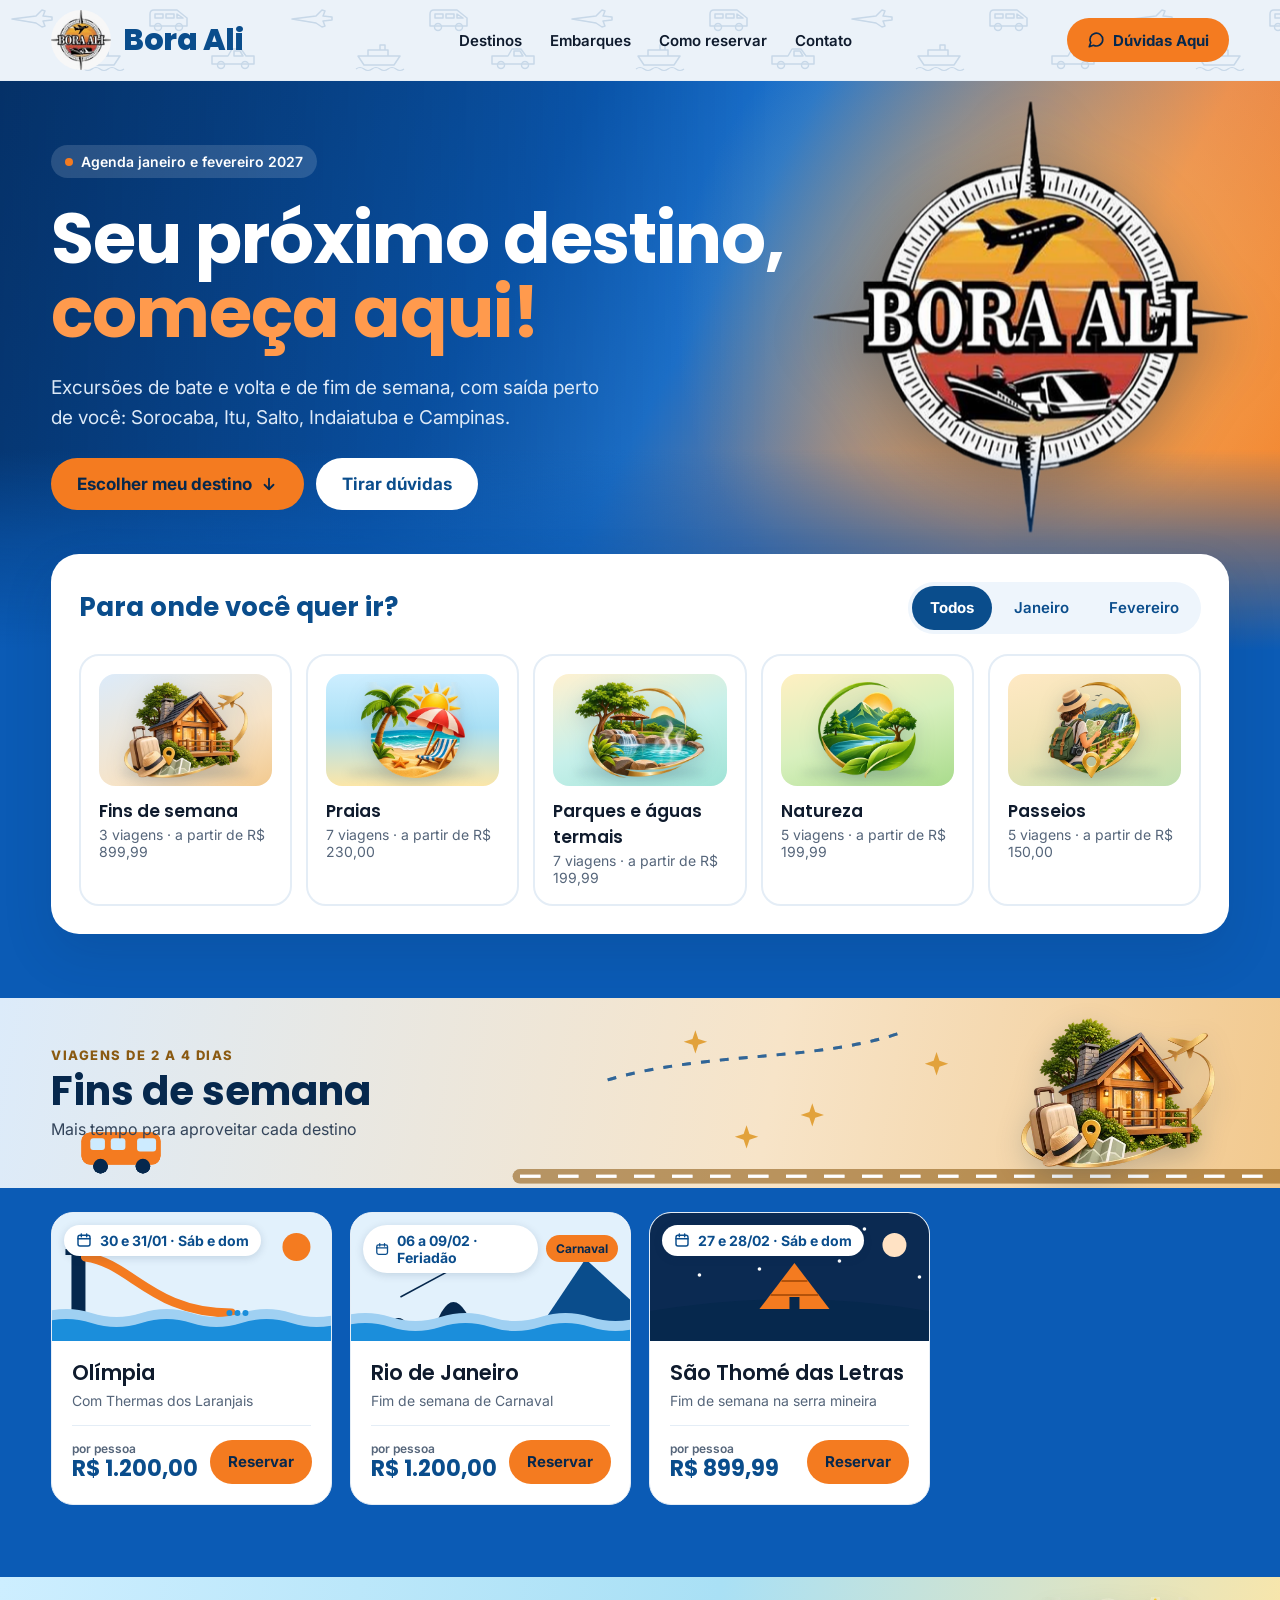
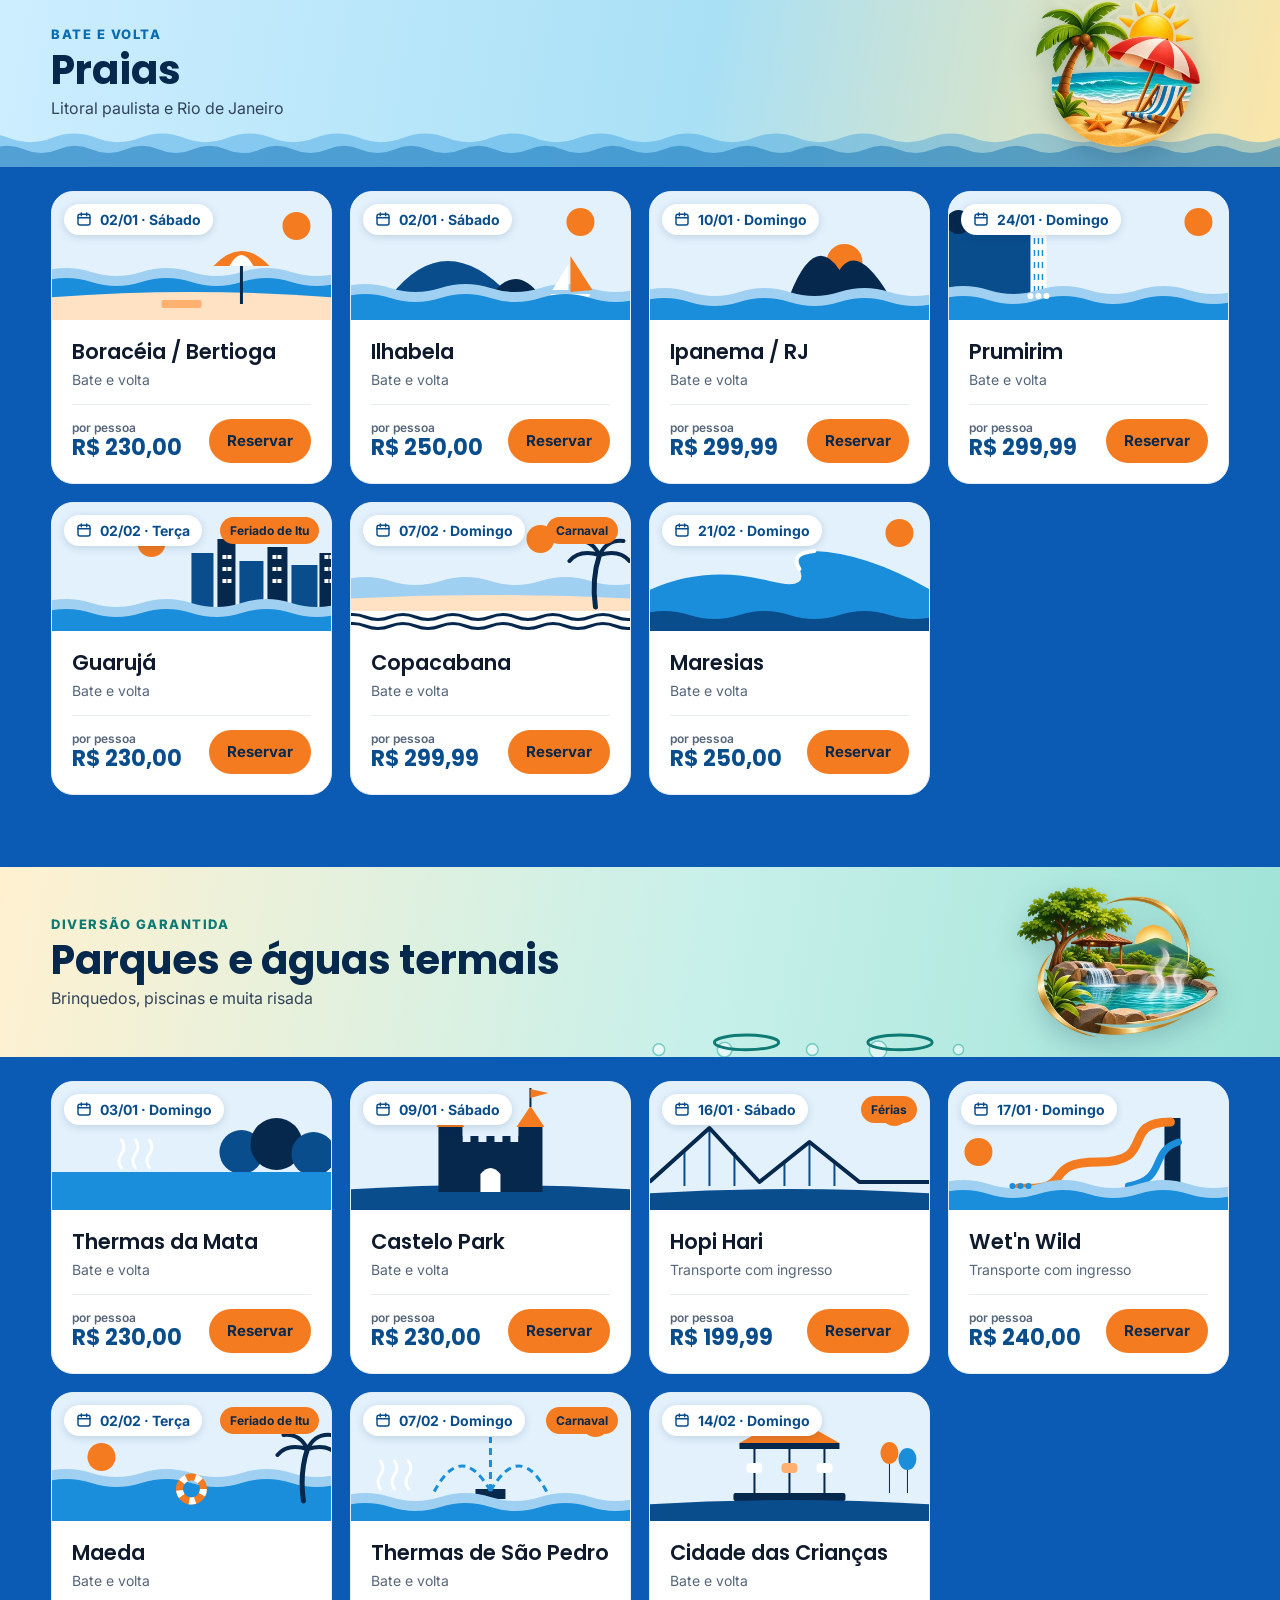
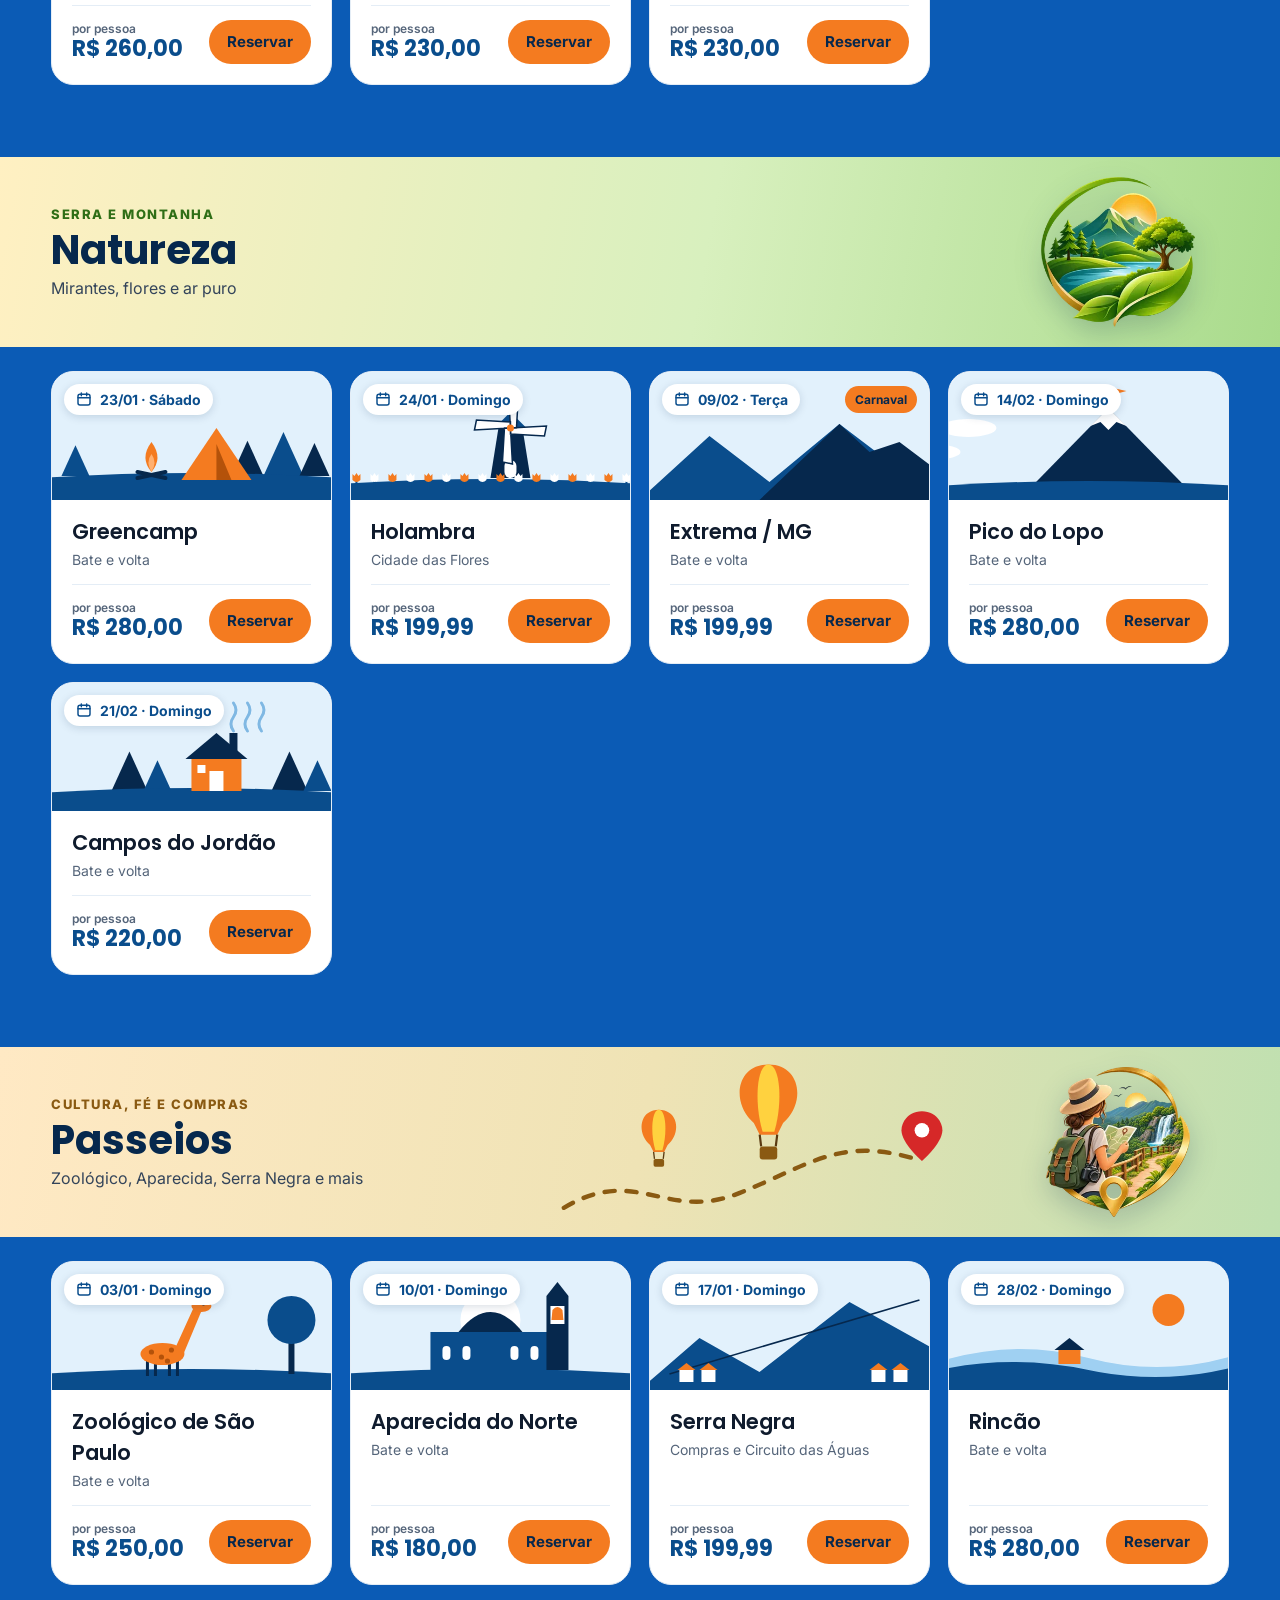
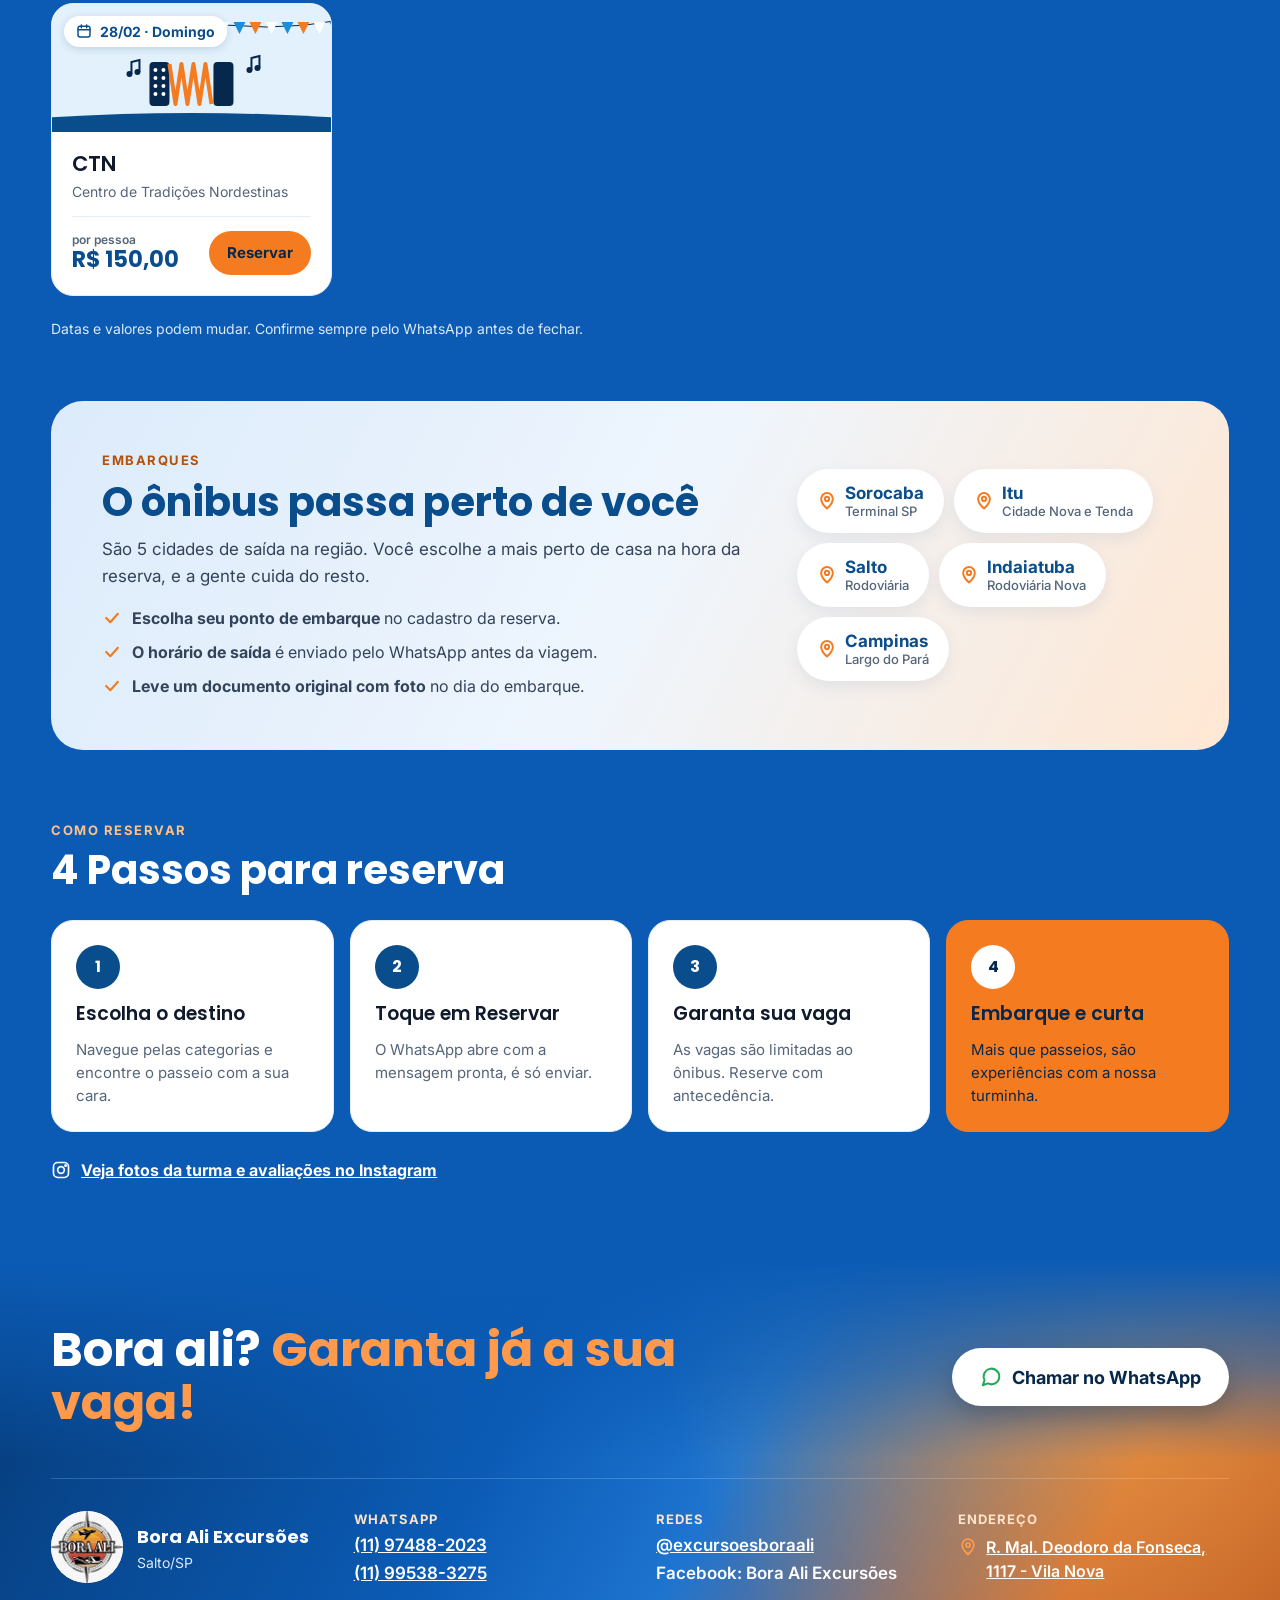
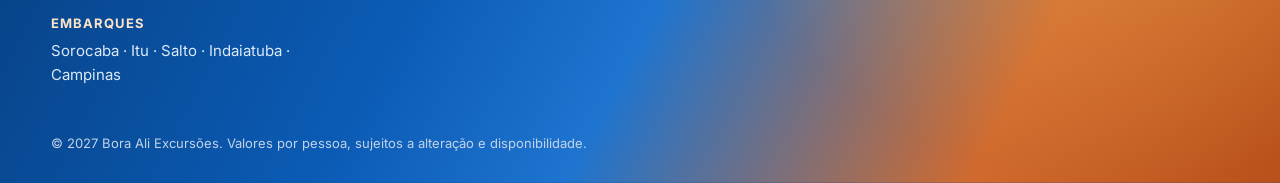
==== commit 0e35cded: "Logo do topo em resolução maior (arquivo novo do cliente) Co-Authored-By: Claude Opus 5.5 <noreply@a" ====
--- a/index.html
+++ b/index.html
@@ -79,7 +79,7 @@
 <!-- Hero -->
 <section id="inicio" style="padding: 20px 20px 0">
 <div class="hero-bg" style="position: relative; overflow: hidden; max-width: 1280px; min-height: 560px; box-sizing: border-box; margin: 0 auto; border-radius: 32px; color: #FFFFFF; padding: clamp(32px, 5vw, 72px) clamp(24px, 5vw, 72px) 140px; display: flex; flex-direction: column; justify-content: center; gap: 24px">
-<div class="hero-art" aria-hidden="true"><img class="hero-logo-img" src="assets/img/logo-bora-ali-hero.webp" alt="" width="640" height="640" decoding="async" fetchpriority="high"></div>
+<div class="hero-art" aria-hidden="true"><img class="hero-logo-img" src="assets/img/logo-bora-ali-hero.webp?v=2" alt="" width="900" height="900" decoding="async" fetchpriority="high"></div>
 <div class="hero-shade" aria-hidden="true"></div>
 <span style="align-self: flex-start; display: inline-flex; align-items: center; gap: 8px; background: rgba(255,255,255,0.14); font-weight: 600; font-size: 14px; padding: 8px 14px; border-radius: 999px"><span style="width: 8px; height: 8px; border-radius: 50%; background: #F47B20"></span>Agenda janeiro e fevereiro 2027</span>
 <h1 style="font-family: 'Poppins', sans-serif; margin: 0; font-weight: 700; font-size: clamp(40px, 5.6vw, 70px); line-height: 1.05; letter-spacing: -1px; max-width: 760px">Seu próximo destino,<br><span style="color: #FF9A4D">começa aqui!</span></h1>
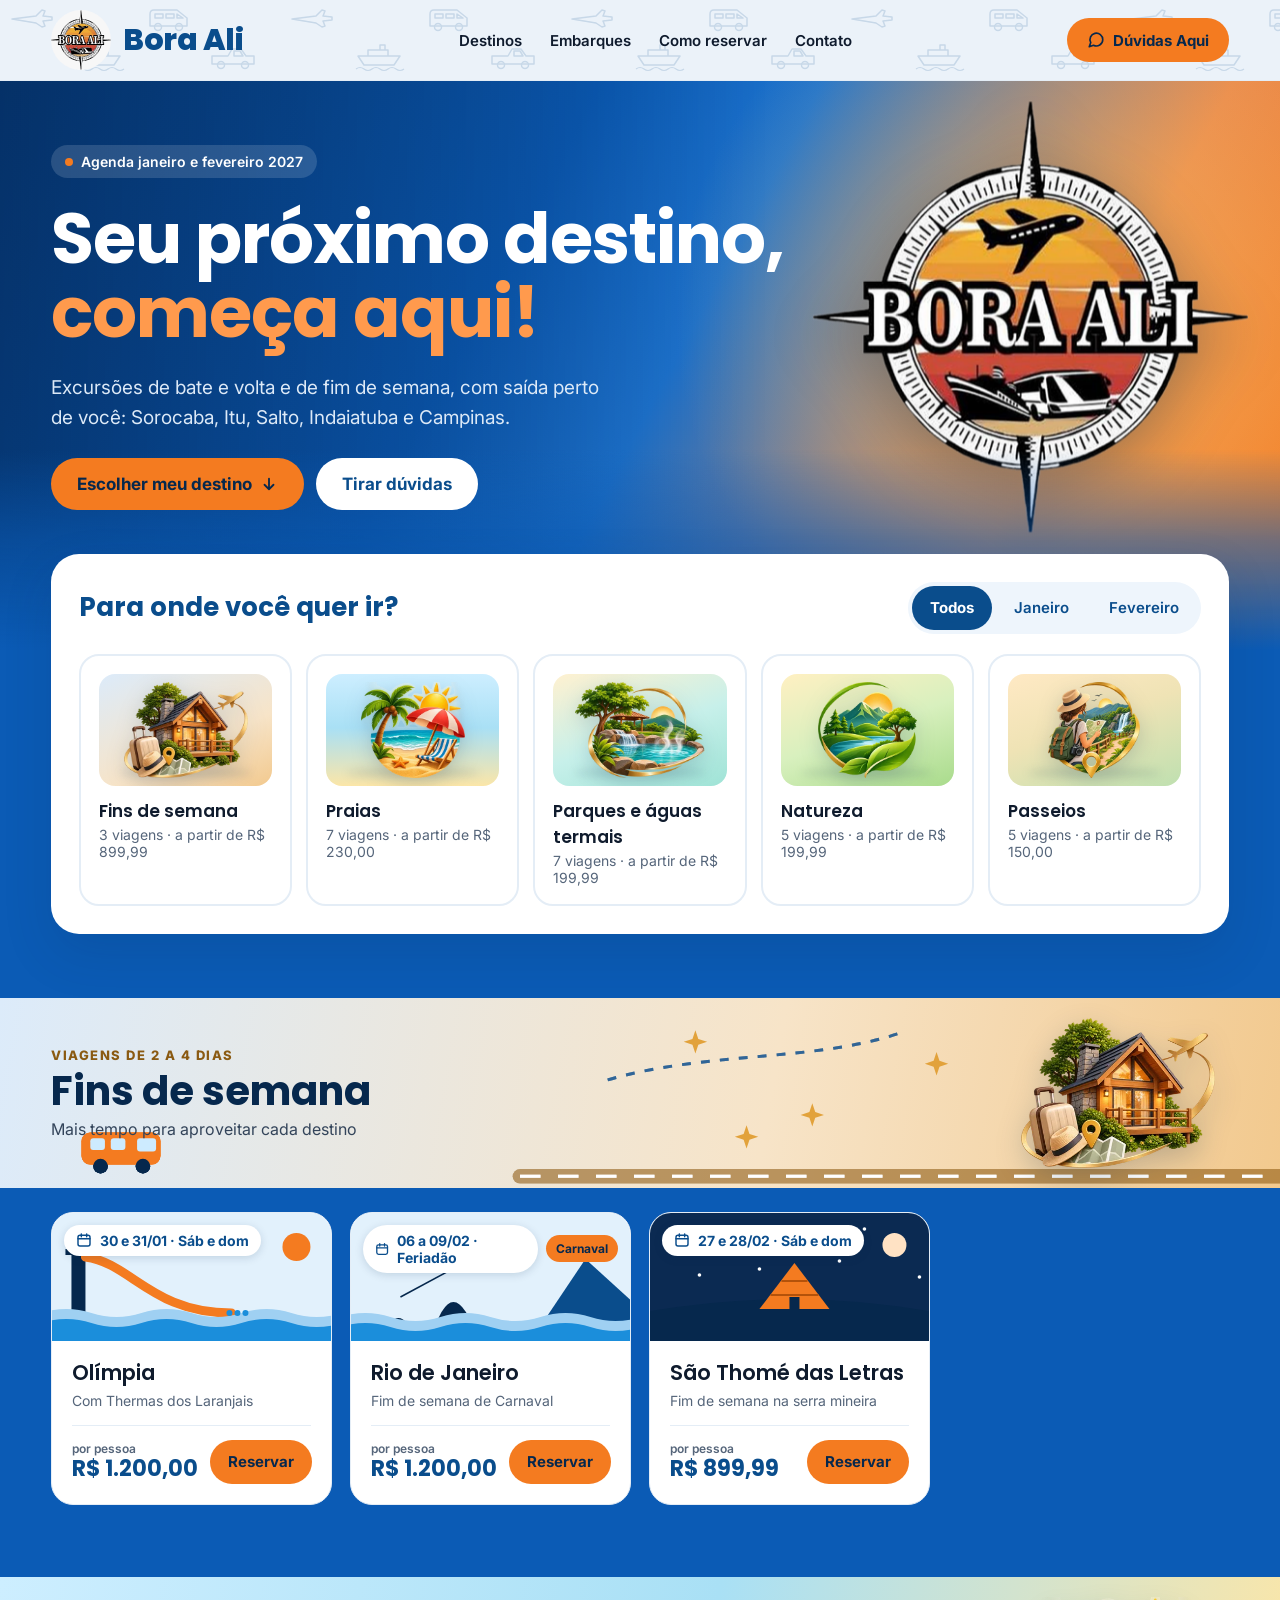
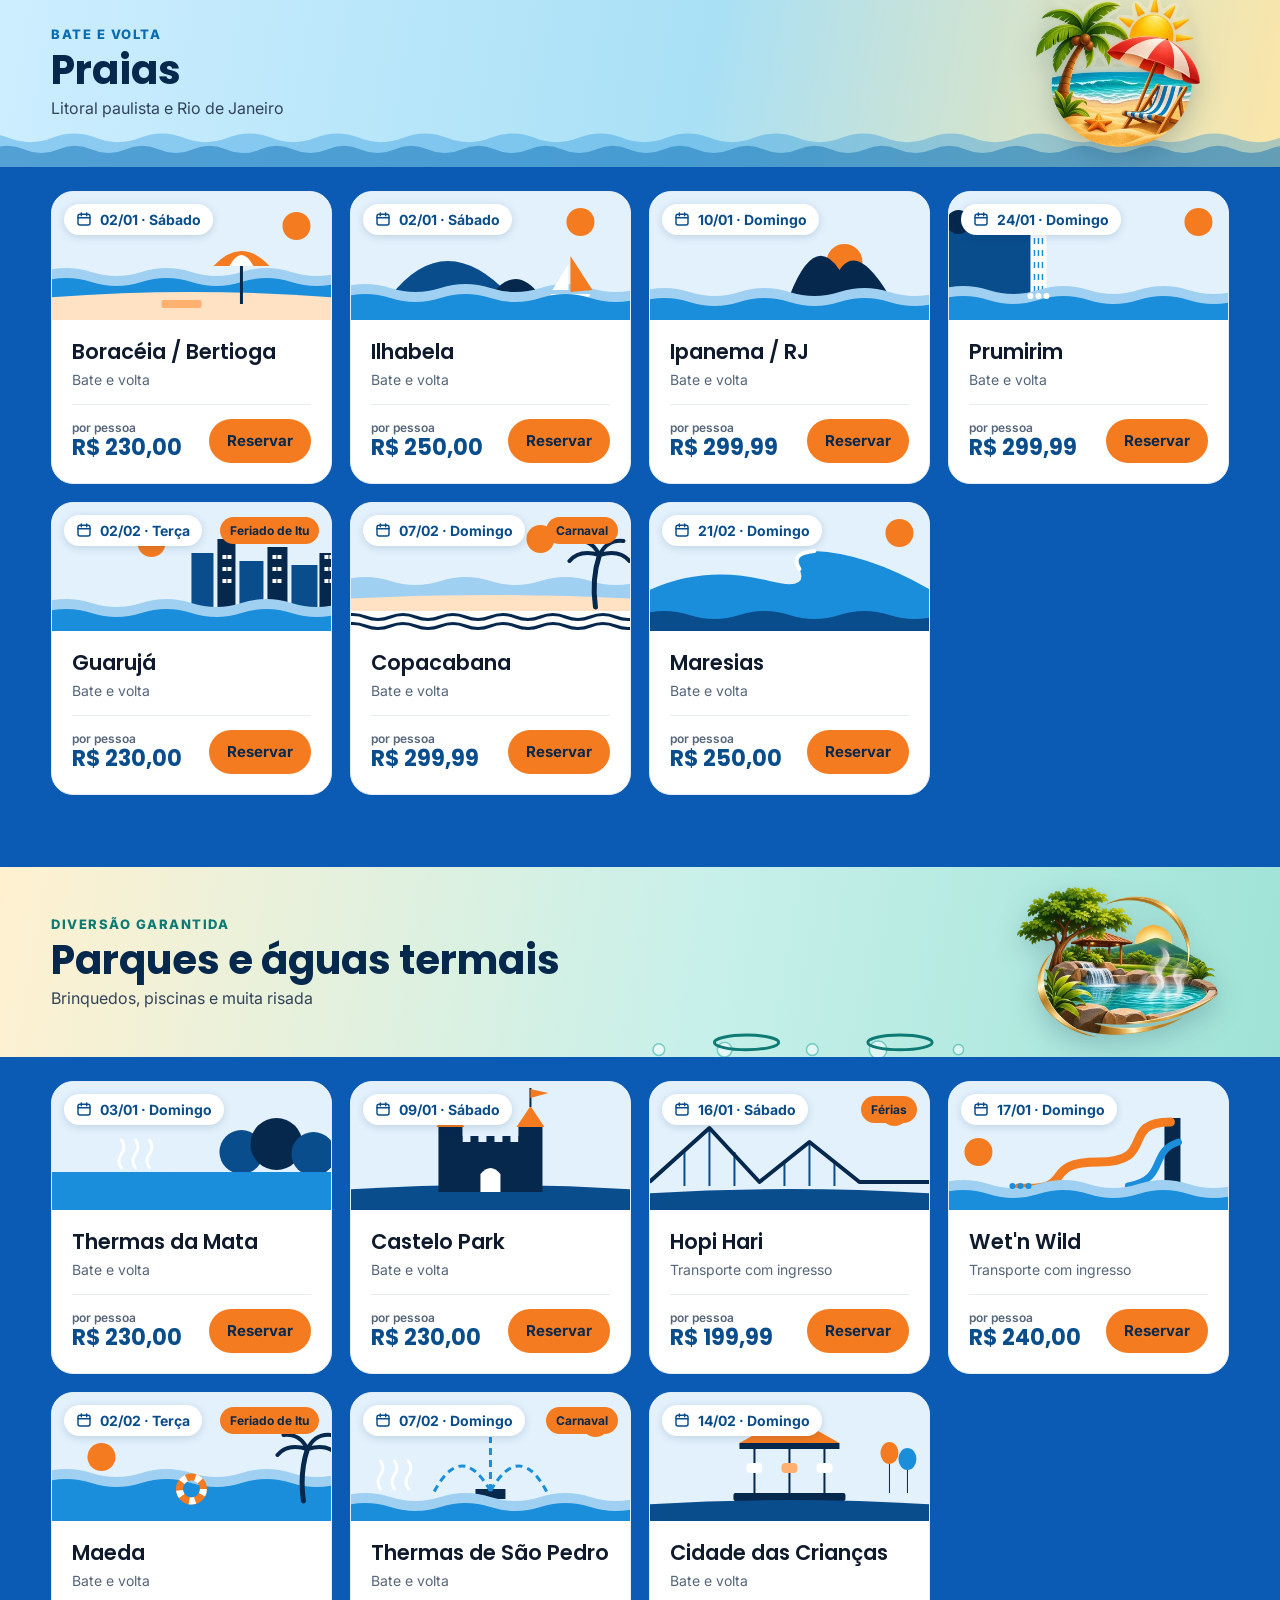
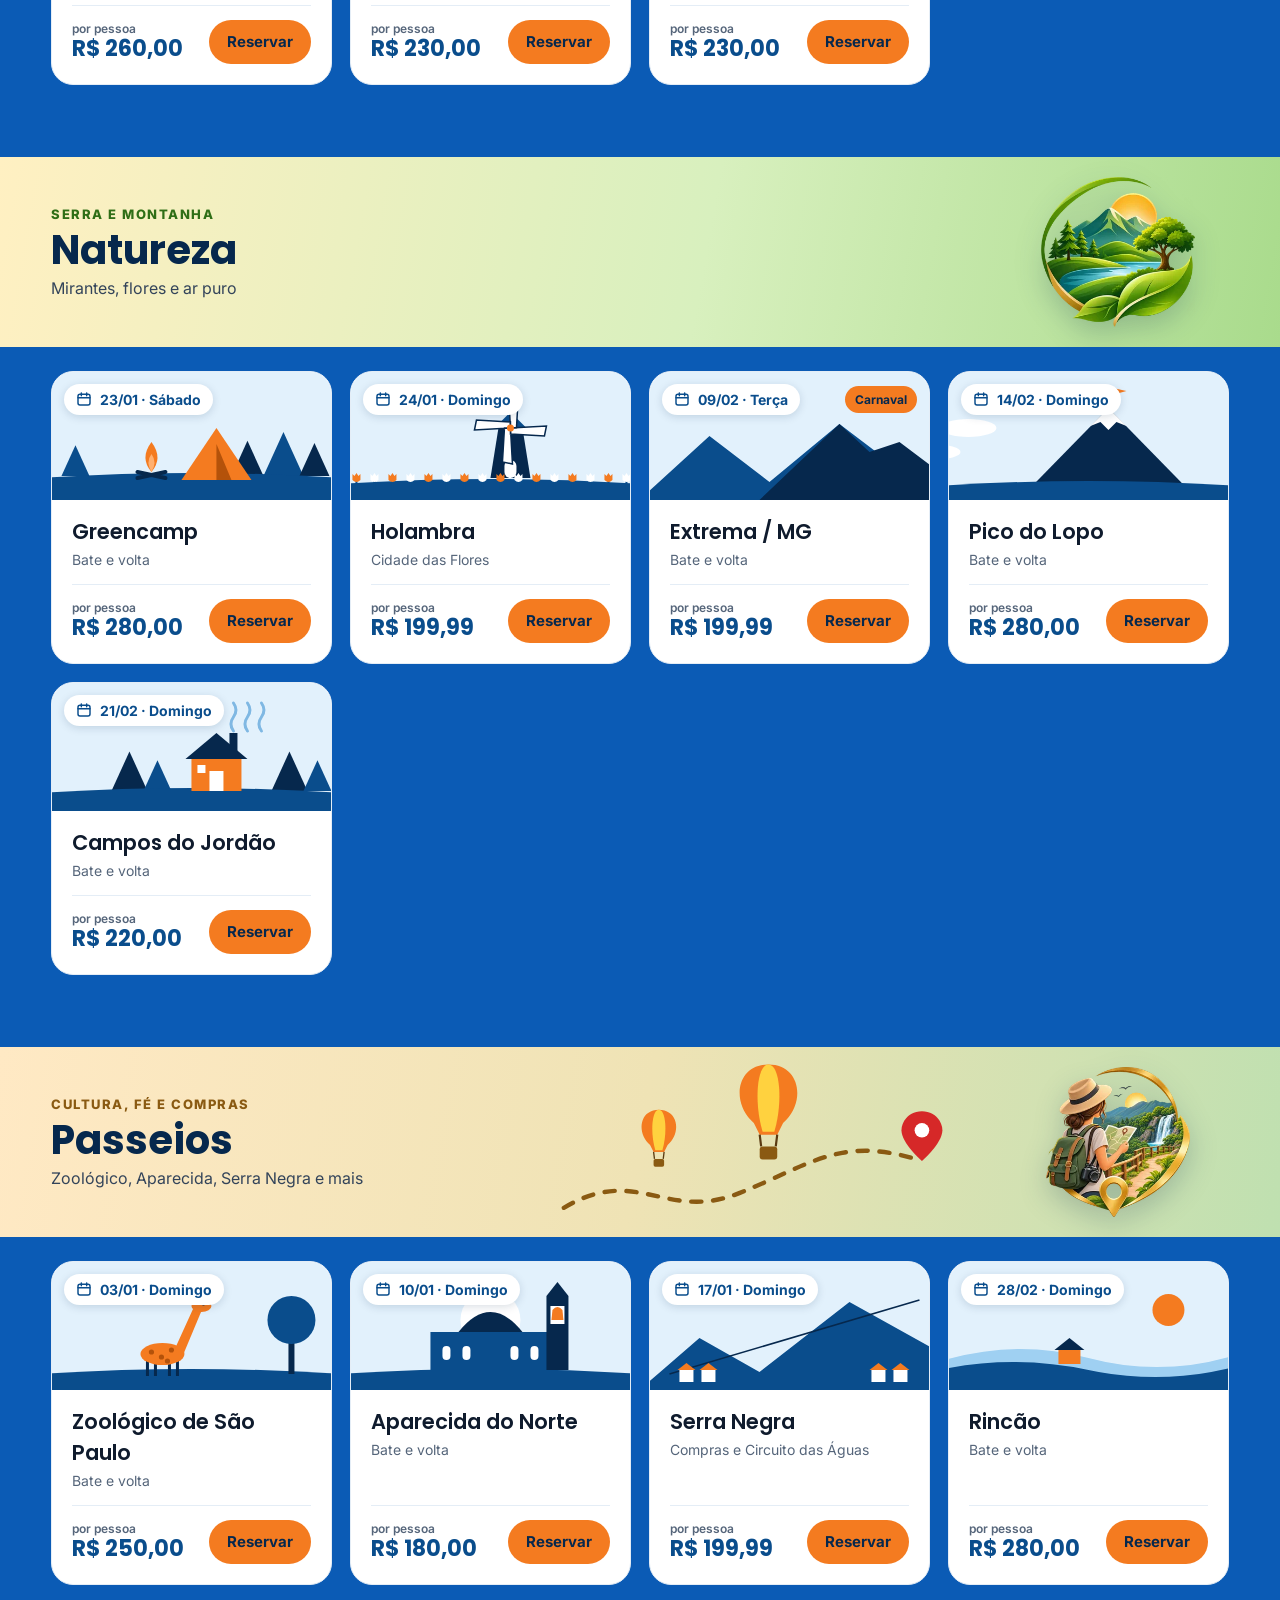
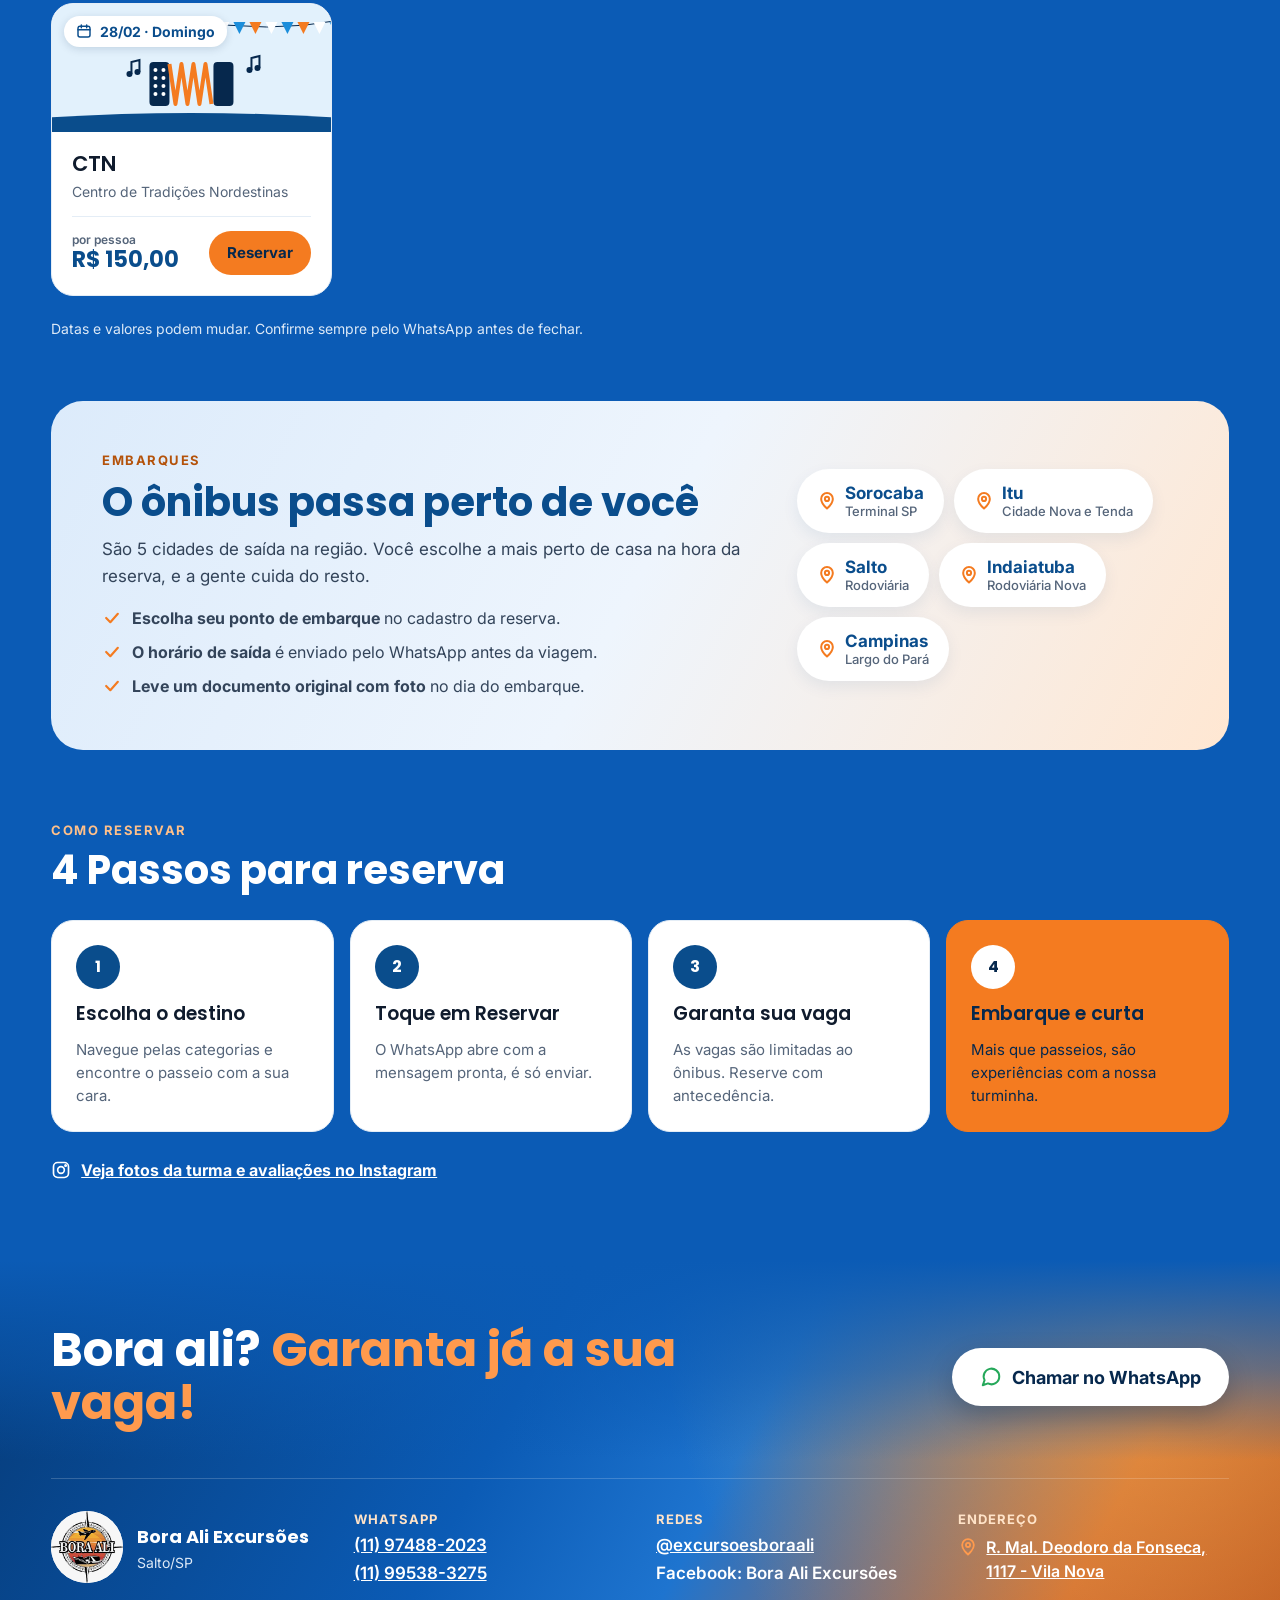
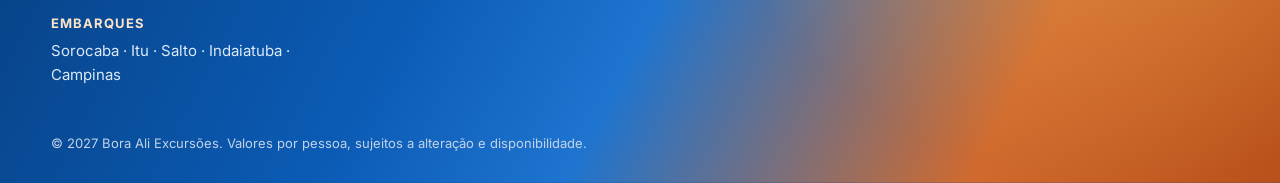
==== commit d896e95d: "Logo nítida também no menu, no rodapé e na página 404 Co-Authored-By: Claude Opus 5.5 <noreply@anthr" ====
--- a/index.html
+++ b/index.html
@@ -60,7 +60,7 @@
 </div>
 <div style="position: relative; z-index: 1; max-width: 1240px; margin: 0 auto; padding: 10px 24px; display: flex; align-items: center; justify-content: space-between; gap: 16px; flex-wrap: wrap">
 <a href="#inicio" style="display: flex; align-items: center; gap: 12px; text-decoration: none; color: #0A4D8C">
-<img src="assets/img/logo-bora-ali.jpg" class="brand-logo" alt="Logo Bora Ali Excursões" style="width: 60px; height: 60px; border-radius: 50%; object-fit: contain; display: block">
+<img src="assets/img/logo-bora-ali-2x.jpg" class="brand-logo" alt="Logo Bora Ali Excursões" style="width: 60px; height: 60px; border-radius: 50%; object-fit: contain; display: block">
 <span class="brand-name" style="font-family: 'Poppins', sans-serif; font-weight: 800; font-size: 30px; line-height: 1; letter-spacing: -0.5px; color: #0A4D8C">Bora Ali</span>
 </a>
 <nav class="navlinks" aria-label="Menu principal" style="gap: 28px; align-items: center; font-weight: 600; font-size: 15px">
@@ -162,7 +162,7 @@
 </div>
 <div style="display: grid; grid-template-columns: repeat(auto-fit, minmax(220px, 1fr)); gap: 32px; border-top: 1px solid rgba(255,255,255,0.18); padding-top: 32px">
 <div style="display: flex; gap: 14px; align-items: center">
-<img src="assets/img/logo-bora-ali.jpg" alt="Logo Bora Ali Excursões" style="width: 72px; height: 72px; border-radius: 50%; background: #FFFFFF; object-fit: contain; display: block; flex: none">
+<img src="assets/img/logo-bora-ali-2x.jpg" alt="Logo Bora Ali Excursões" style="width: 72px; height: 72px; border-radius: 50%; background: #FFFFFF; object-fit: contain; display: block; flex: none">
 <div style="display: flex; flex-direction: column; gap: 4px">
 <span style="font-family: 'Poppins', sans-serif; font-weight: 700; font-size: 18px">Bora Ali Excursões</span>
 <span style="font-size: 14px; color: #DCE9F7">Salto/SP</span>
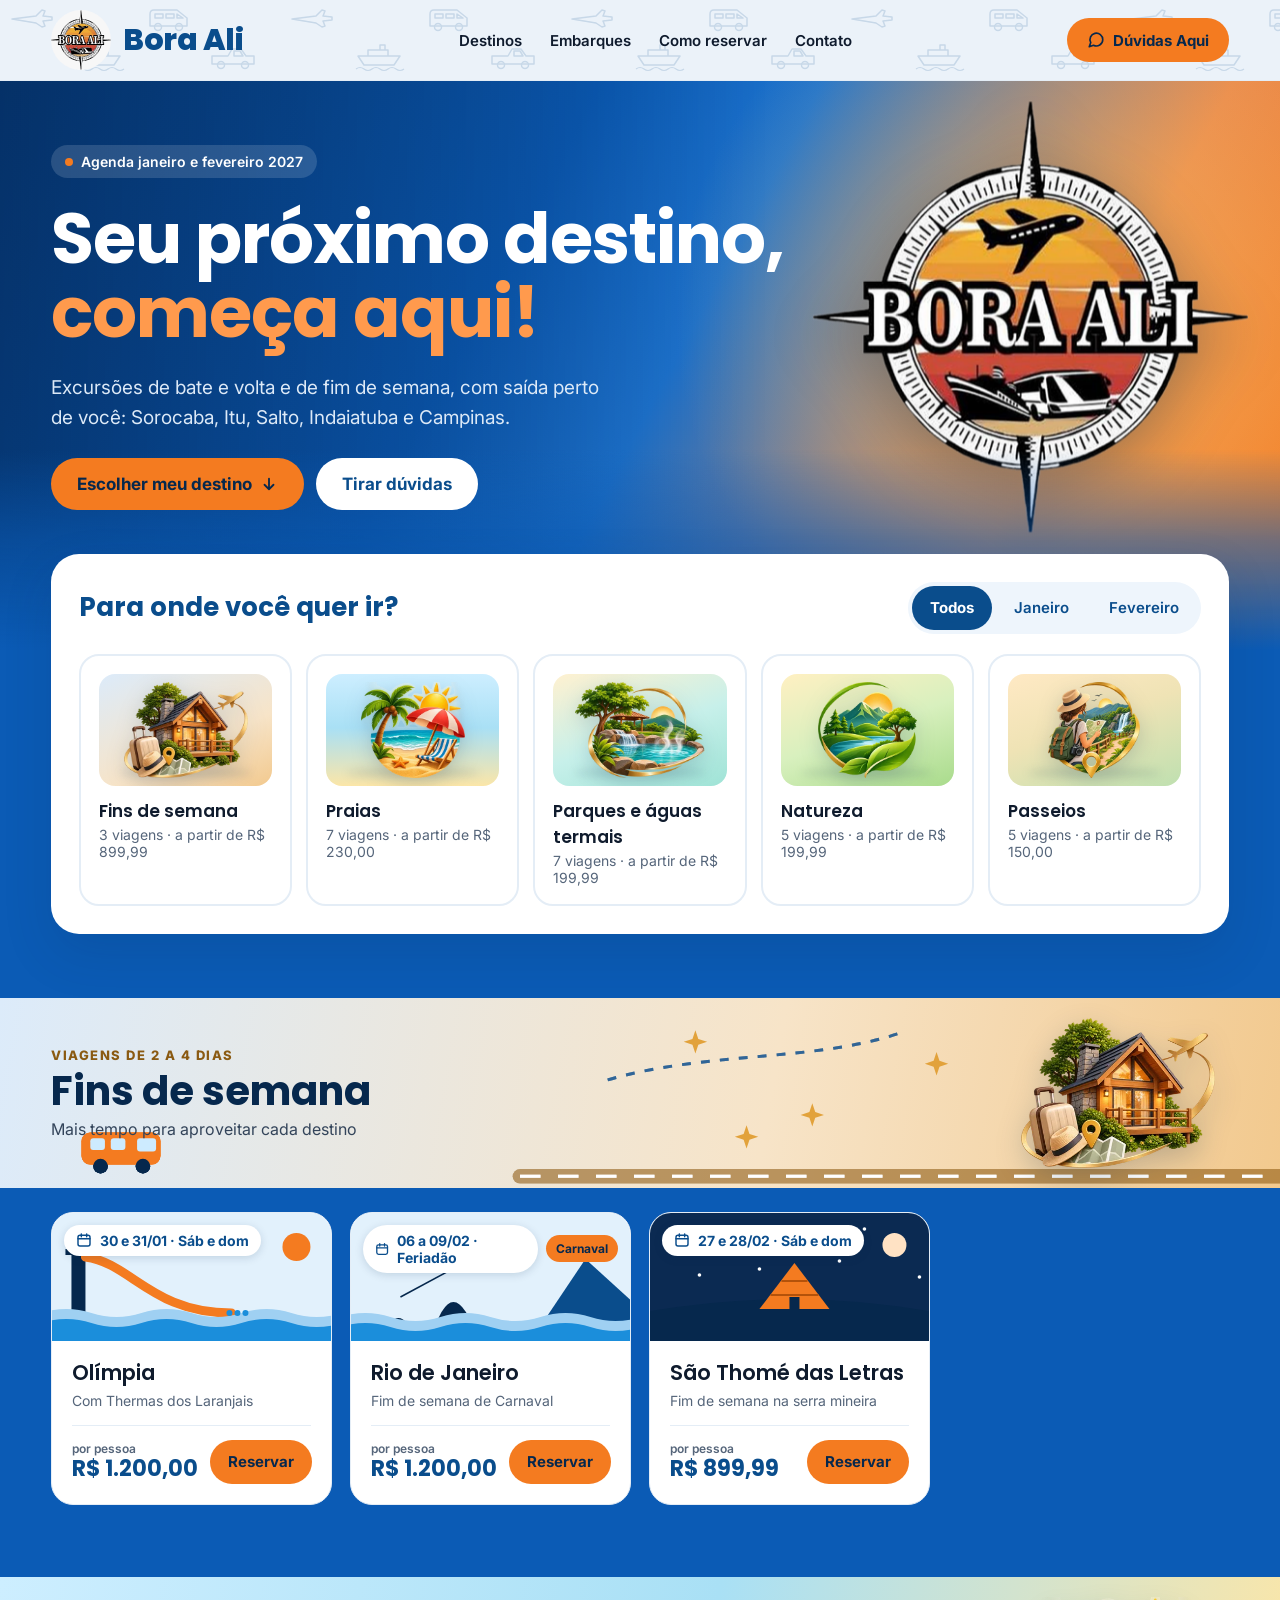
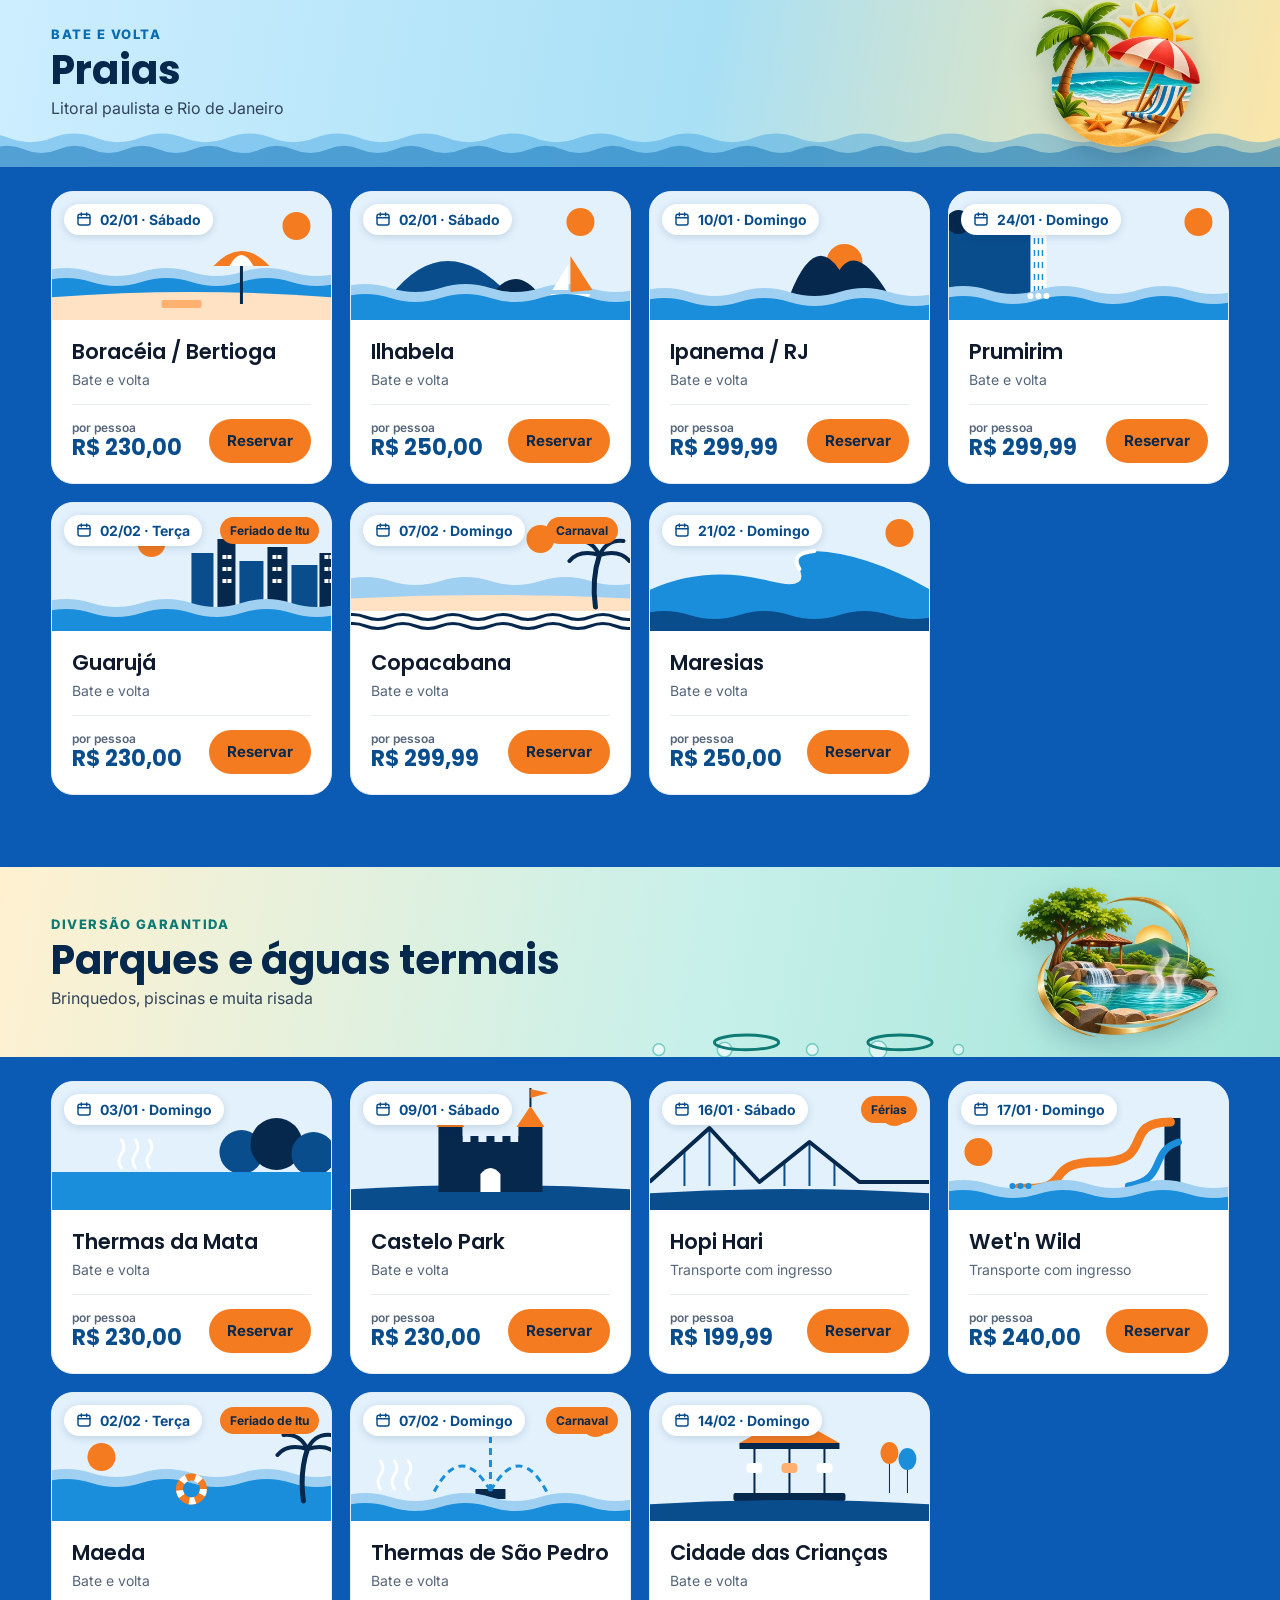
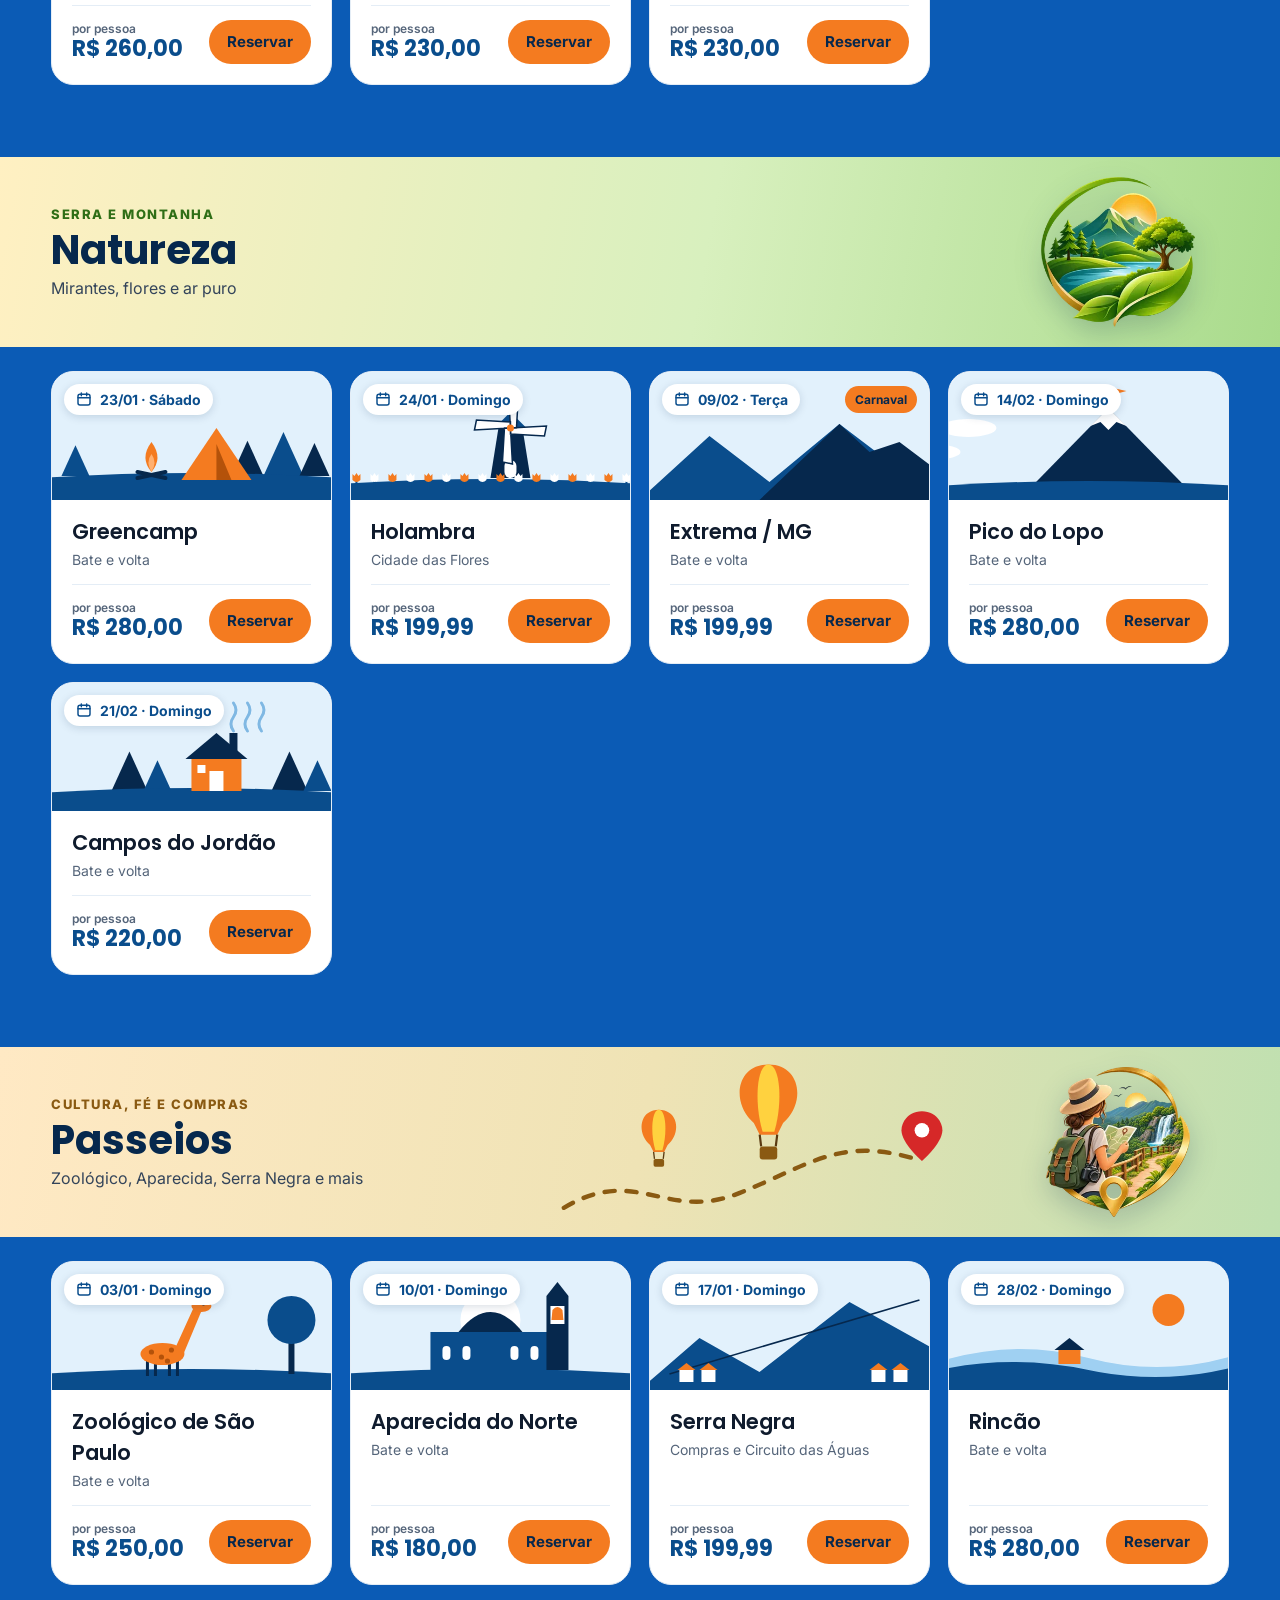
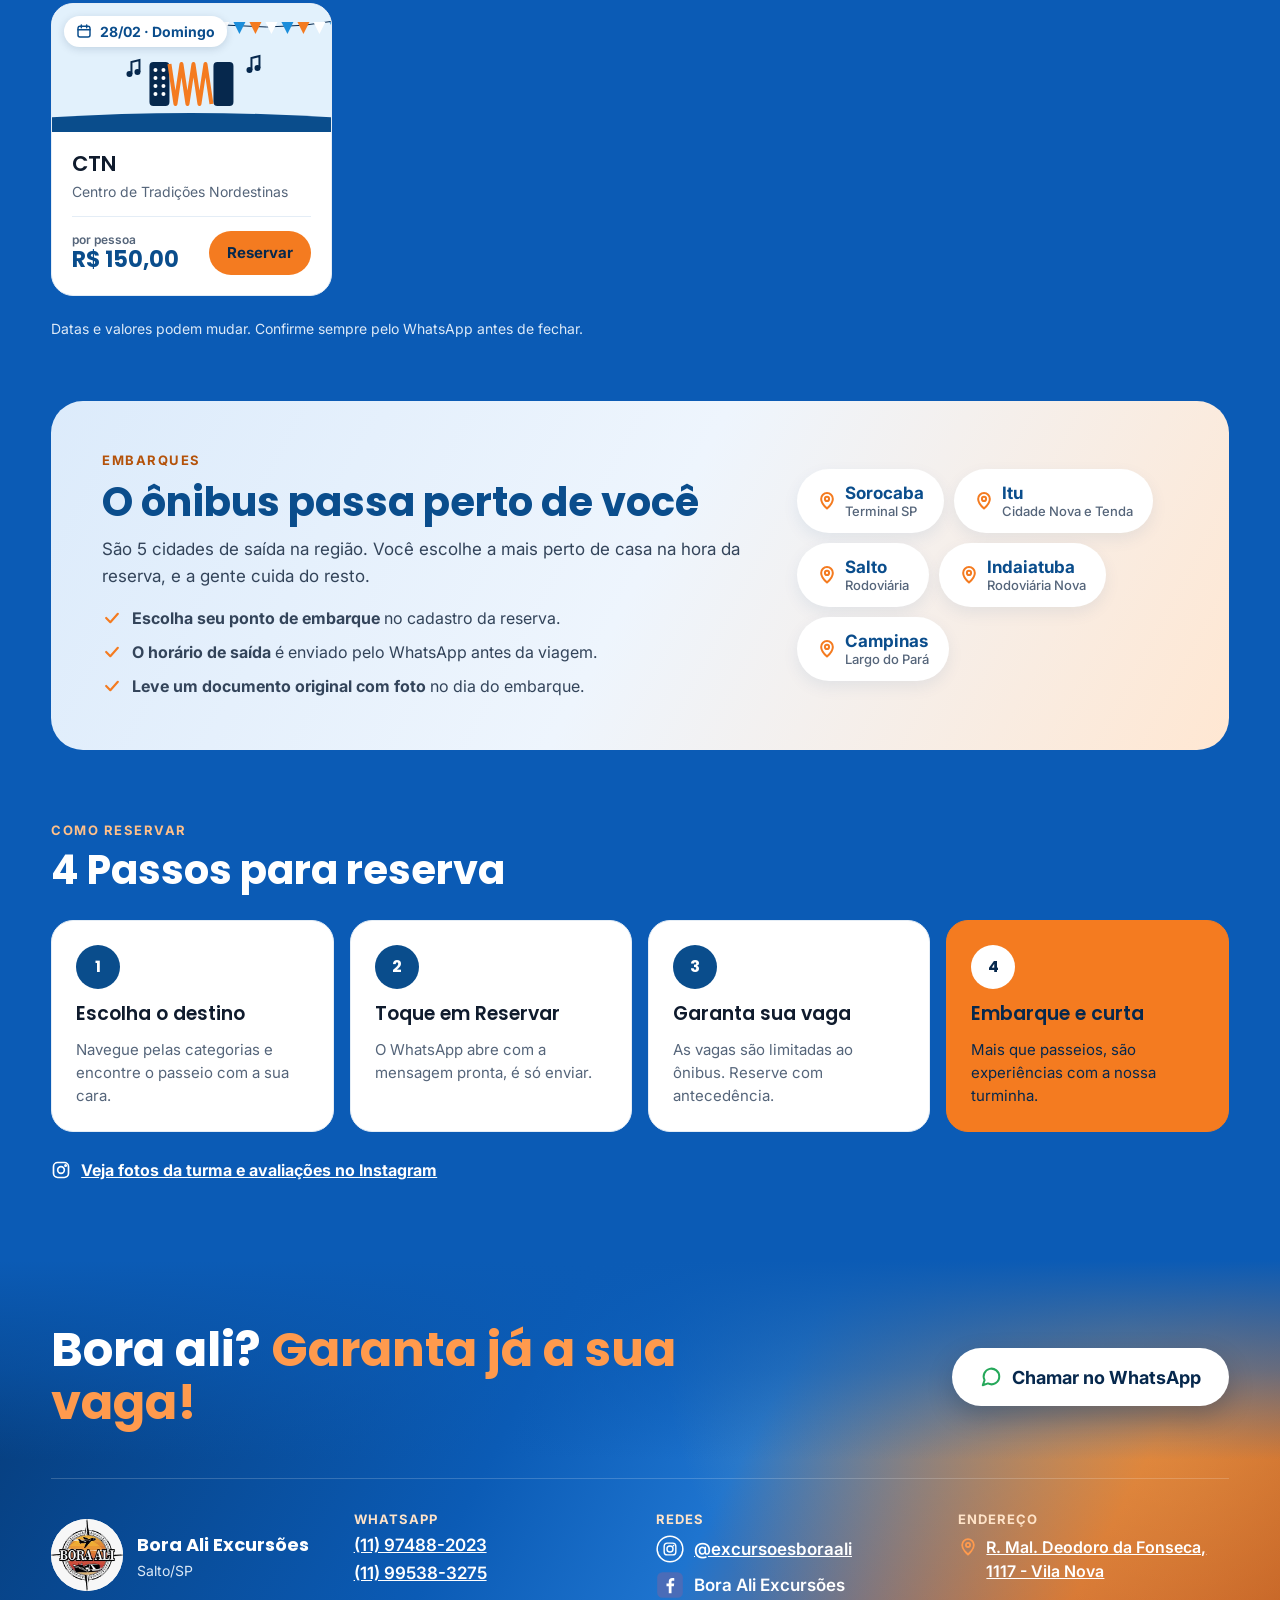
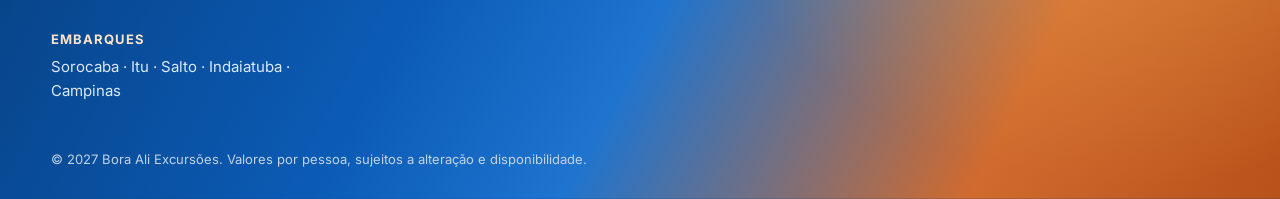
==== commit b4352857: "Ícones do Instagram e do Facebook nas redes do rodapé Co-Authored-By: Claude Opus 5.5 <noreply@anthr" ====
--- a/index.html
+++ b/index.html
@@ -175,8 +175,8 @@
 </div>
 <div style="display: flex; flex-direction: column; gap: 8px">
 <span class="foot-label" style="font-weight: 700; color: #FF9A4D; font-size: 13px; letter-spacing: 1px">REDES</span>
-<a href="https://www.instagram.com/excursoesboraali/" style="color: #FFFFFF; font-size: 17px; font-weight: 600">@excursoesboraali</a>
-<span style="font-size: 17px; font-weight: 600">Facebook: Bora Ali Excursões</span>
+<a href="https://www.instagram.com/excursoesboraali/" aria-label="Instagram @excursoesboraali" style="color: #FFFFFF; font-size: 17px; font-weight: 600; display: inline-flex; align-items: center; gap: 10px"><svg width="28" height="28" viewBox="0 0 48 48" aria-hidden="true" focusable="false" style="flex:none;display:block"><circle cx="24" cy="24" r="22" fill="none" stroke="#FFFFFF" stroke-width="2.6"/><rect x="14" y="14" width="20" height="20" rx="5.5" fill="none" stroke="#FFFFFF" stroke-width="2.4"/><circle cx="24" cy="24" r="5.2" fill="none" stroke="#FFFFFF" stroke-width="2.4"/><circle cx="30" cy="18" r="1.5" fill="#FFFFFF"/></svg><span>@excursoesboraali</span></a>
+<span style="font-size: 17px; font-weight: 600; display: inline-flex; align-items: center; gap: 10px"><svg width="28" height="28" viewBox="0 0 48 48" aria-hidden="true" focusable="false" style="flex:none;display:block"><rect x="2" y="2" width="44" height="44" rx="9" fill="#4A6CB8"/><path d="M26.6 38V26.2h4l.6-4.6h-4.6v-2.9c0-1.3.4-2.2 2.3-2.2h2.4v-4.1c-.4-.1-1.9-.2-3.5-.2-3.5 0-5.9 2.1-5.9 6v3.4h-3.9v4.6h3.9V38z" fill="#FFFFFF"/></svg><span>Bora Ali Excursões</span></span>
 <a id="link-avaliacao" hidden href="#" target="_blank" rel="noopener" style="display: inline-flex; align-items: center; gap: 6px; color: #FF9A4D; font-size: 16px; font-weight: 700; min-height: 44px"><svg aria-hidden="true" width="18" height="18" viewBox="0 0 24 24" fill="currentColor"><path d="M12 2l2.9 6.6 7.1.6-5.4 4.7 1.6 7.1L12 17.3 5.8 21l1.6-7.1L2 9.2l7.1-.6z"></path></svg>Avalie a gente no Google</a>
 </div>
 <div style="display: flex; flex-direction: column; gap: 8px">
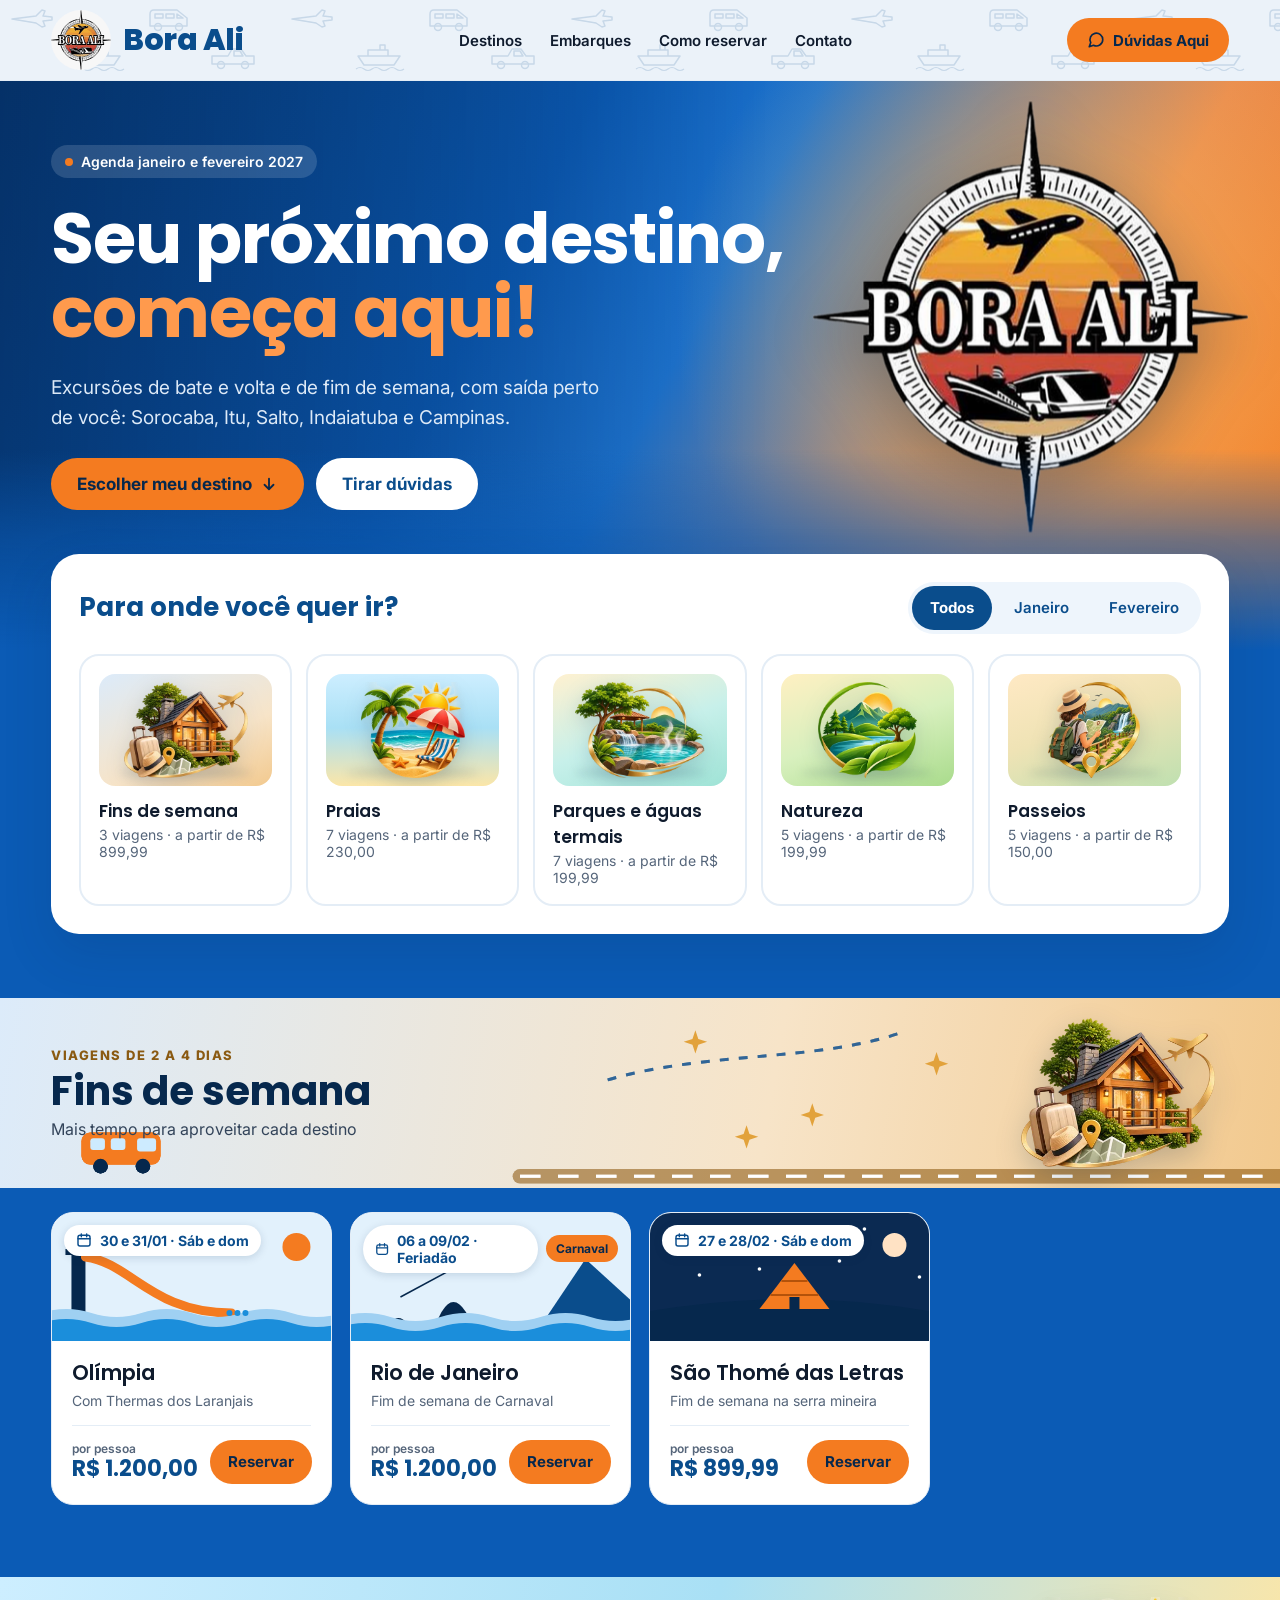
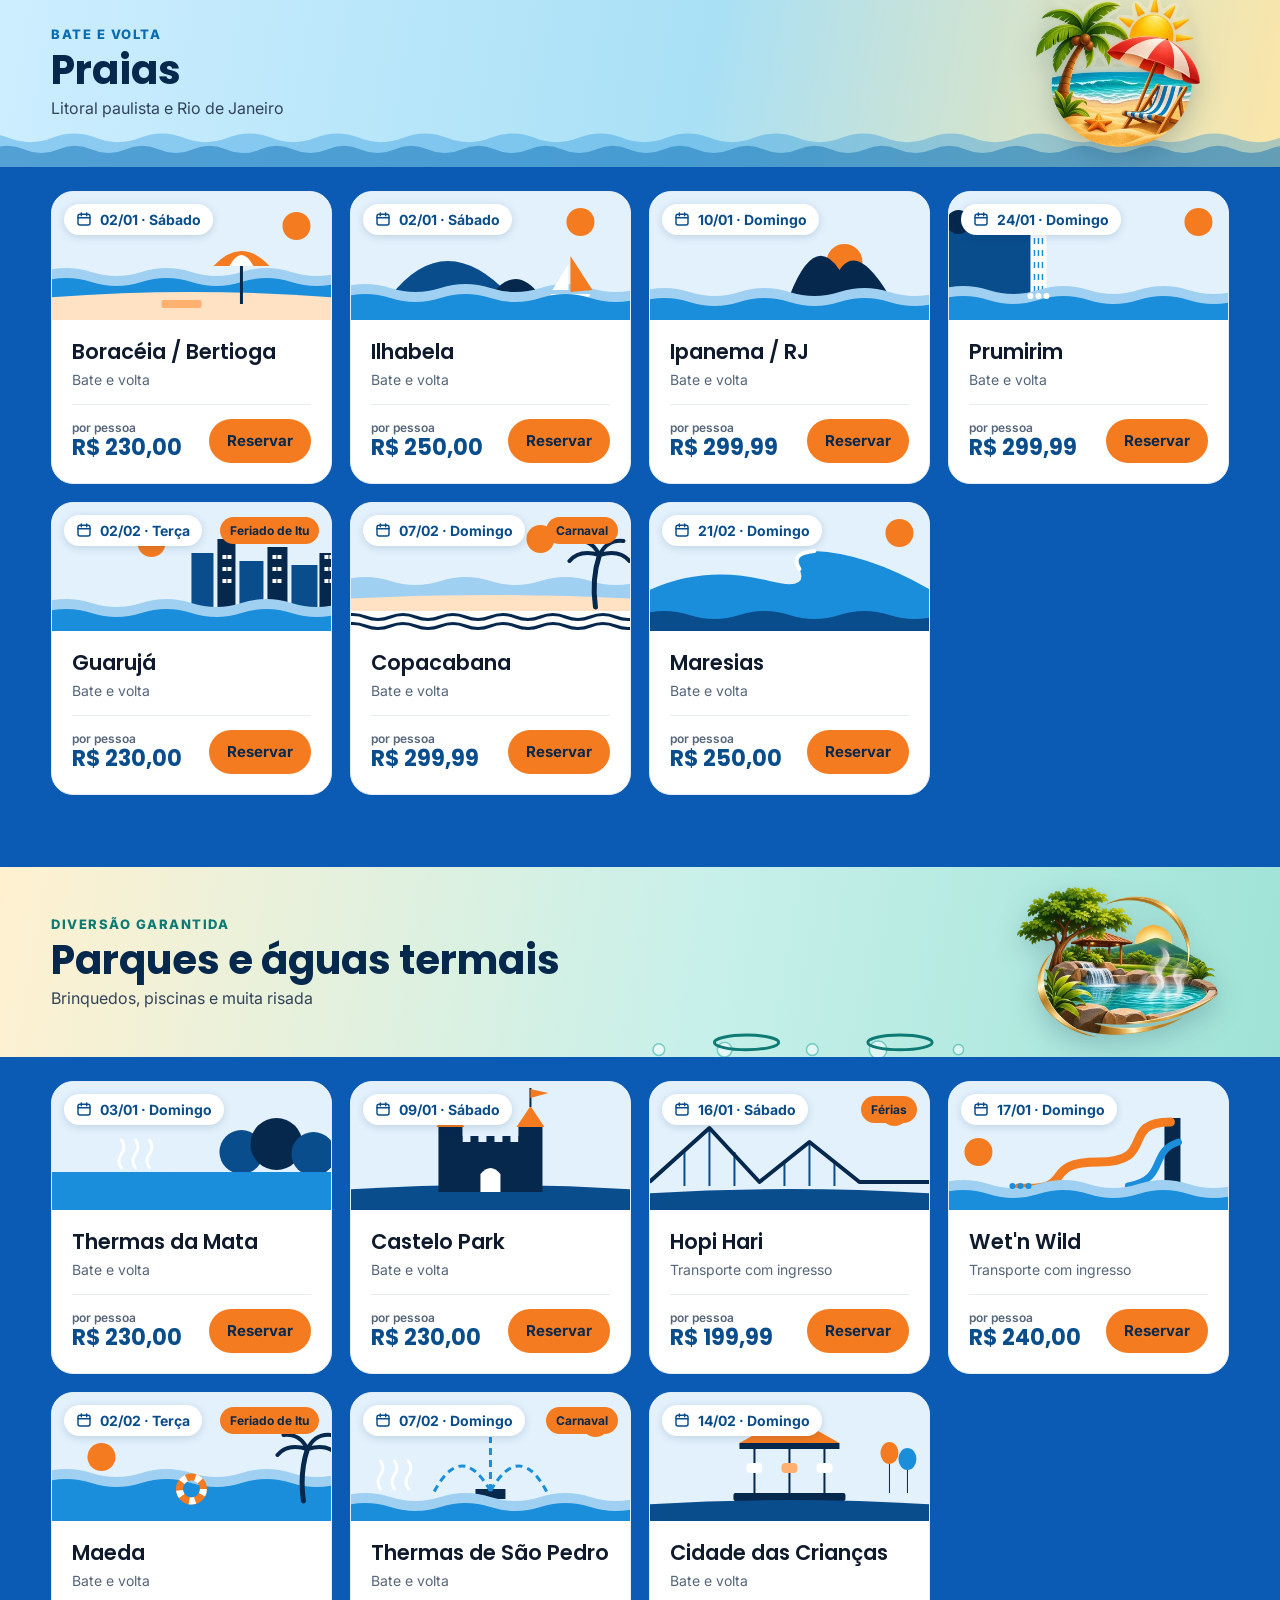
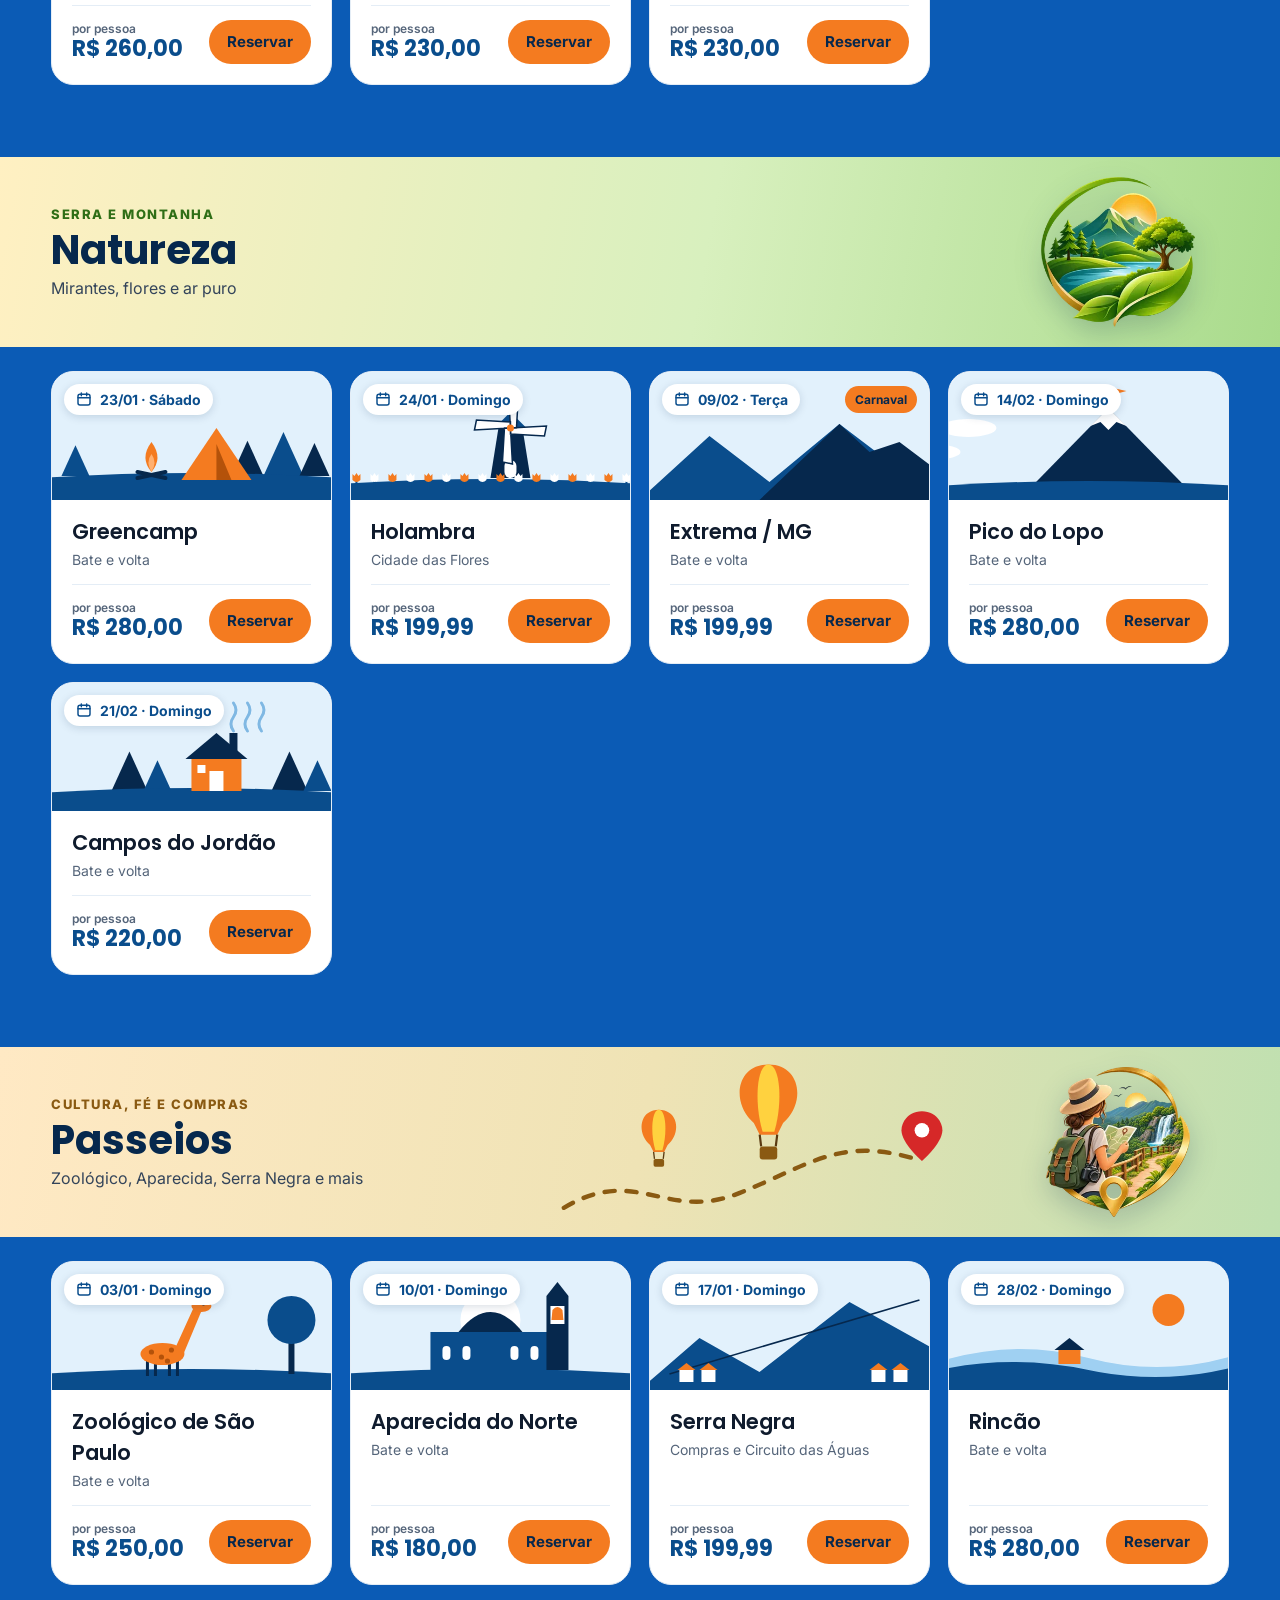
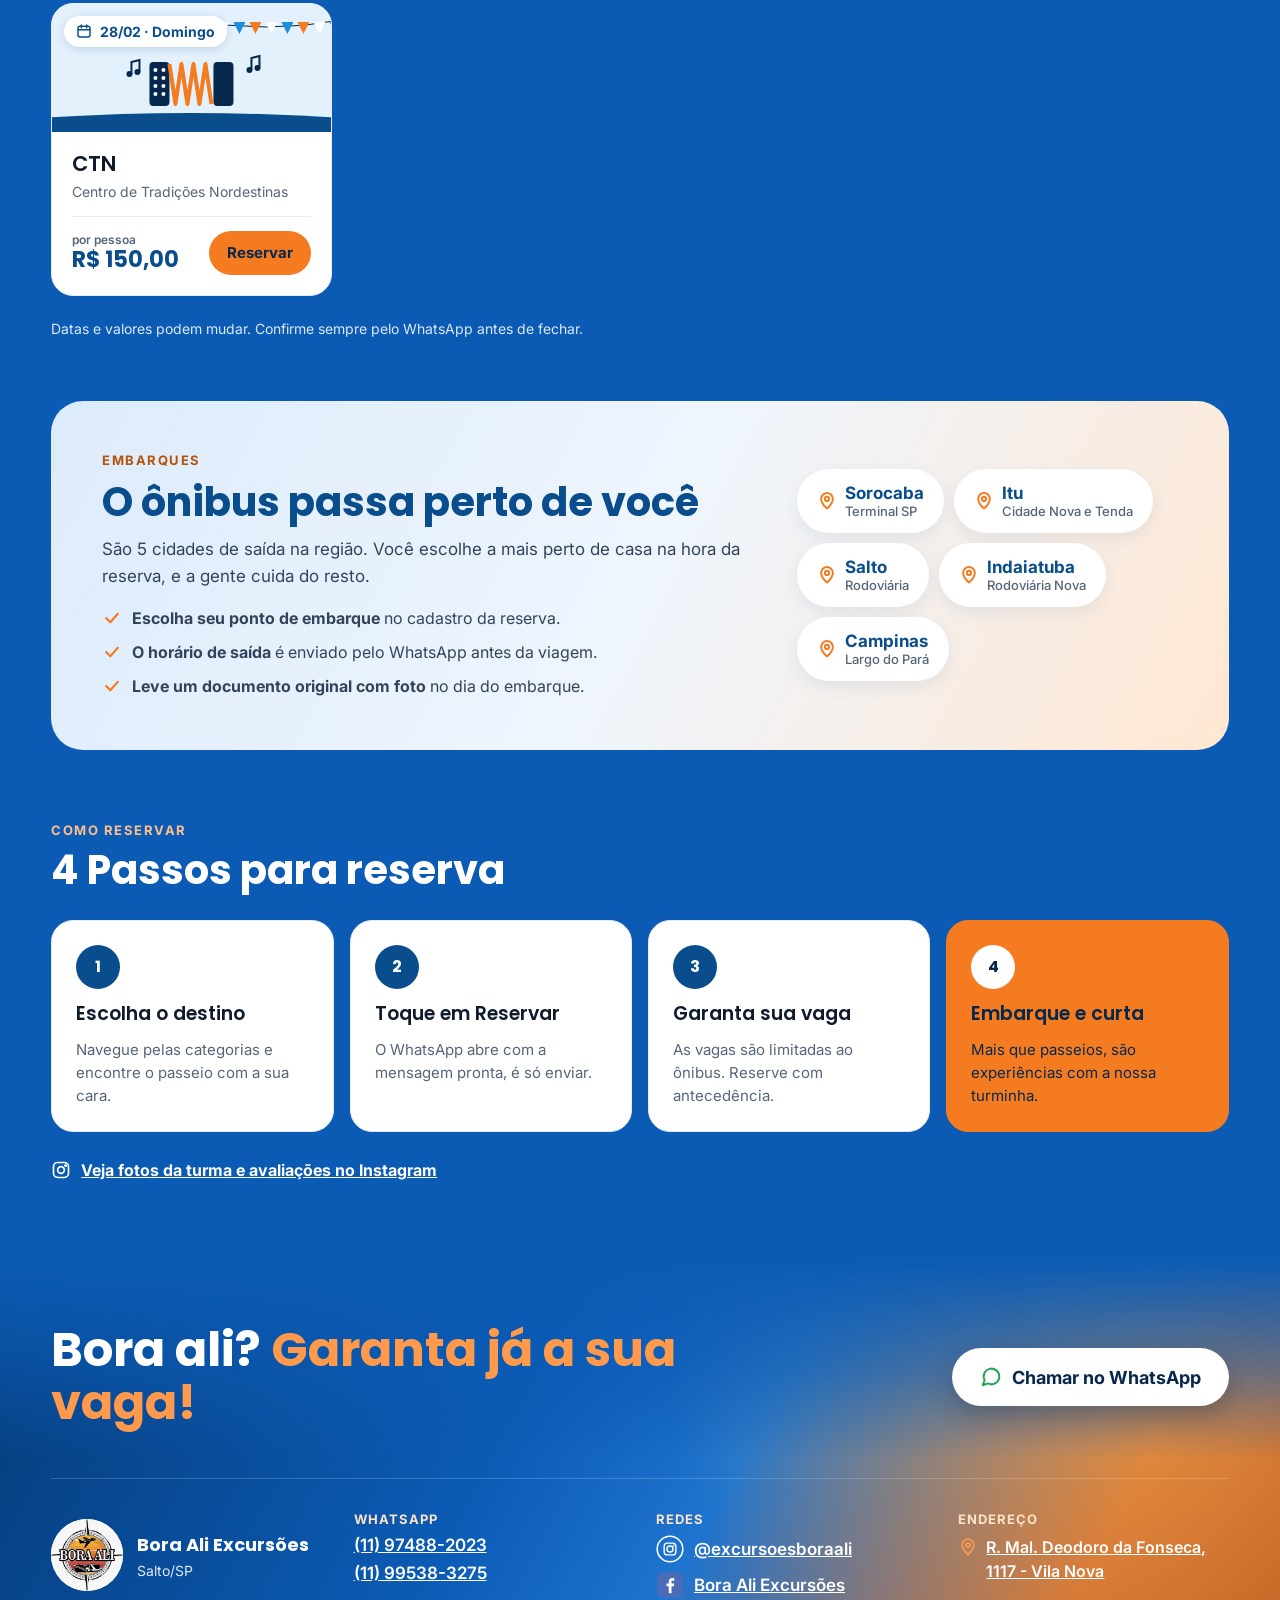
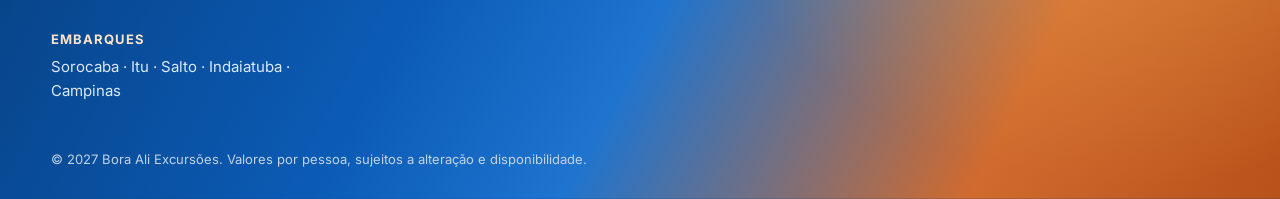
==== commit 72b1e425: "Facebook do rodapé com link para a página da Bora Ali Co-Authored-By: Claude Opus 5.5 <noreply@anthr" ====
--- a/index.html
+++ b/index.html
@@ -45,7 +45,8 @@
   "Campinas"
  ],
  "sameAs": [
-  "https://www.instagram.com/excursoesboraali/"
+  "https://www.instagram.com/excursoesboraali/",
+  "https://www.facebook.com/boraaliexcursoes/"
  ]
 }
 </script>
@@ -176,7 +177,7 @@
 <div style="display: flex; flex-direction: column; gap: 8px">
 <span class="foot-label" style="font-weight: 700; color: #FF9A4D; font-size: 13px; letter-spacing: 1px">REDES</span>
 <a href="https://www.instagram.com/excursoesboraali/" aria-label="Instagram @excursoesboraali" style="color: #FFFFFF; font-size: 17px; font-weight: 600; display: inline-flex; align-items: center; gap: 10px"><svg width="28" height="28" viewBox="0 0 48 48" aria-hidden="true" focusable="false" style="flex:none;display:block"><circle cx="24" cy="24" r="22" fill="none" stroke="#FFFFFF" stroke-width="2.6"/><rect x="14" y="14" width="20" height="20" rx="5.5" fill="none" stroke="#FFFFFF" stroke-width="2.4"/><circle cx="24" cy="24" r="5.2" fill="none" stroke="#FFFFFF" stroke-width="2.4"/><circle cx="30" cy="18" r="1.5" fill="#FFFFFF"/></svg><span>@excursoesboraali</span></a>
-<span style="font-size: 17px; font-weight: 600; display: inline-flex; align-items: center; gap: 10px"><svg width="28" height="28" viewBox="0 0 48 48" aria-hidden="true" focusable="false" style="flex:none;display:block"><rect x="2" y="2" width="44" height="44" rx="9" fill="#4A6CB8"/><path d="M26.6 38V26.2h4l.6-4.6h-4.6v-2.9c0-1.3.4-2.2 2.3-2.2h2.4v-4.1c-.4-.1-1.9-.2-3.5-.2-3.5 0-5.9 2.1-5.9 6v3.4h-3.9v4.6h3.9V38z" fill="#FFFFFF"/></svg><span>Bora Ali Excursões</span></span>
+<a href="https://www.facebook.com/boraaliexcursoes/" target="_blank" rel="noopener" aria-label="Facebook Bora Ali Excursões" style="color: #FFFFFF; font-size: 17px; font-weight: 600; display: inline-flex; align-items: center; gap: 10px"><svg width="28" height="28" viewBox="0 0 48 48" aria-hidden="true" focusable="false" style="flex:none;display:block"><rect x="2" y="2" width="44" height="44" rx="9" fill="#4A6CB8"/><path d="M26.6 38V26.2h4l.6-4.6h-4.6v-2.9c0-1.3.4-2.2 2.3-2.2h2.4v-4.1c-.4-.1-1.9-.2-3.5-.2-3.5 0-5.9 2.1-5.9 6v3.4h-3.9v4.6h3.9V38z" fill="#FFFFFF"/></svg><span>Bora Ali Excursões</span></a>
 <a id="link-avaliacao" hidden href="#" target="_blank" rel="noopener" style="display: inline-flex; align-items: center; gap: 6px; color: #FF9A4D; font-size: 16px; font-weight: 700; min-height: 44px"><svg aria-hidden="true" width="18" height="18" viewBox="0 0 24 24" fill="currentColor"><path d="M12 2l2.9 6.6 7.1.6-5.4 4.7 1.6 7.1L12 17.3 5.8 21l1.6-7.1L2 9.2l7.1-.6z"></path></svg>Avalie a gente no Google</a>
 </div>
 <div style="display: flex; flex-direction: column; gap: 8px">
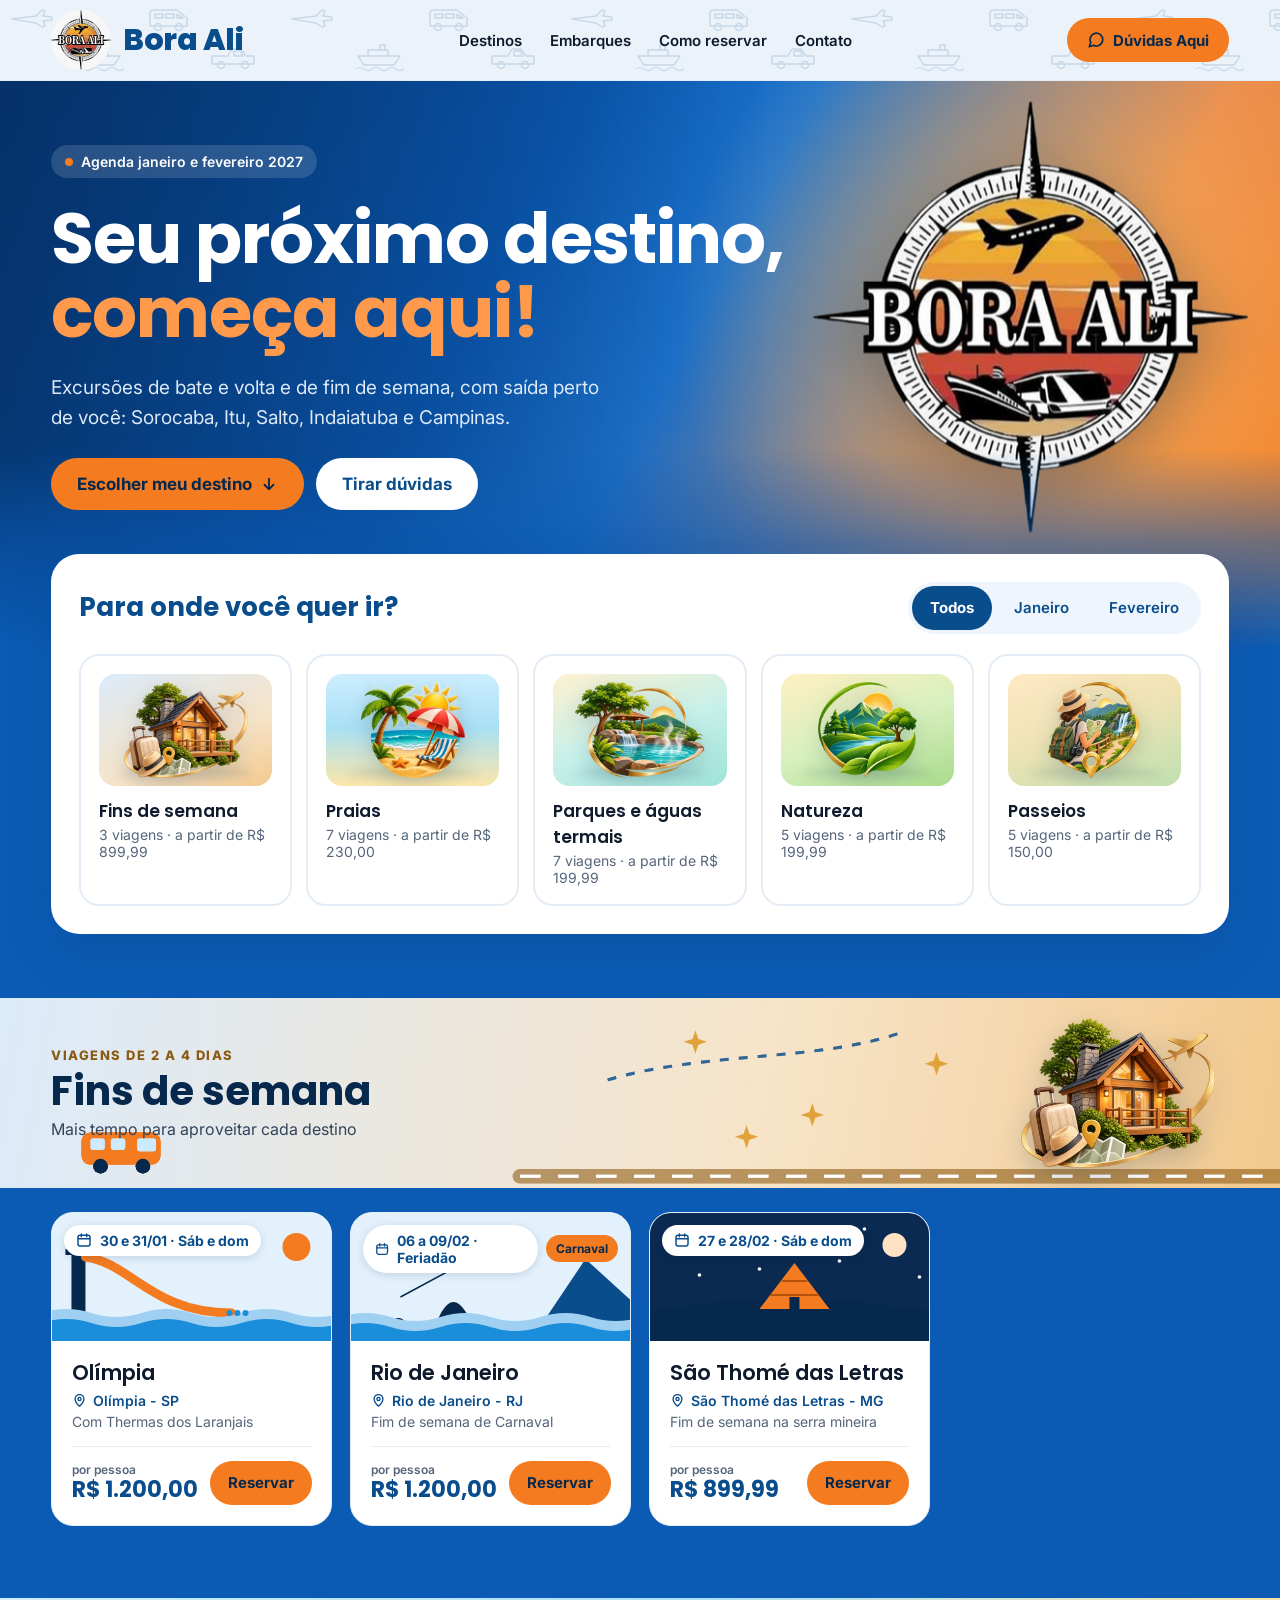
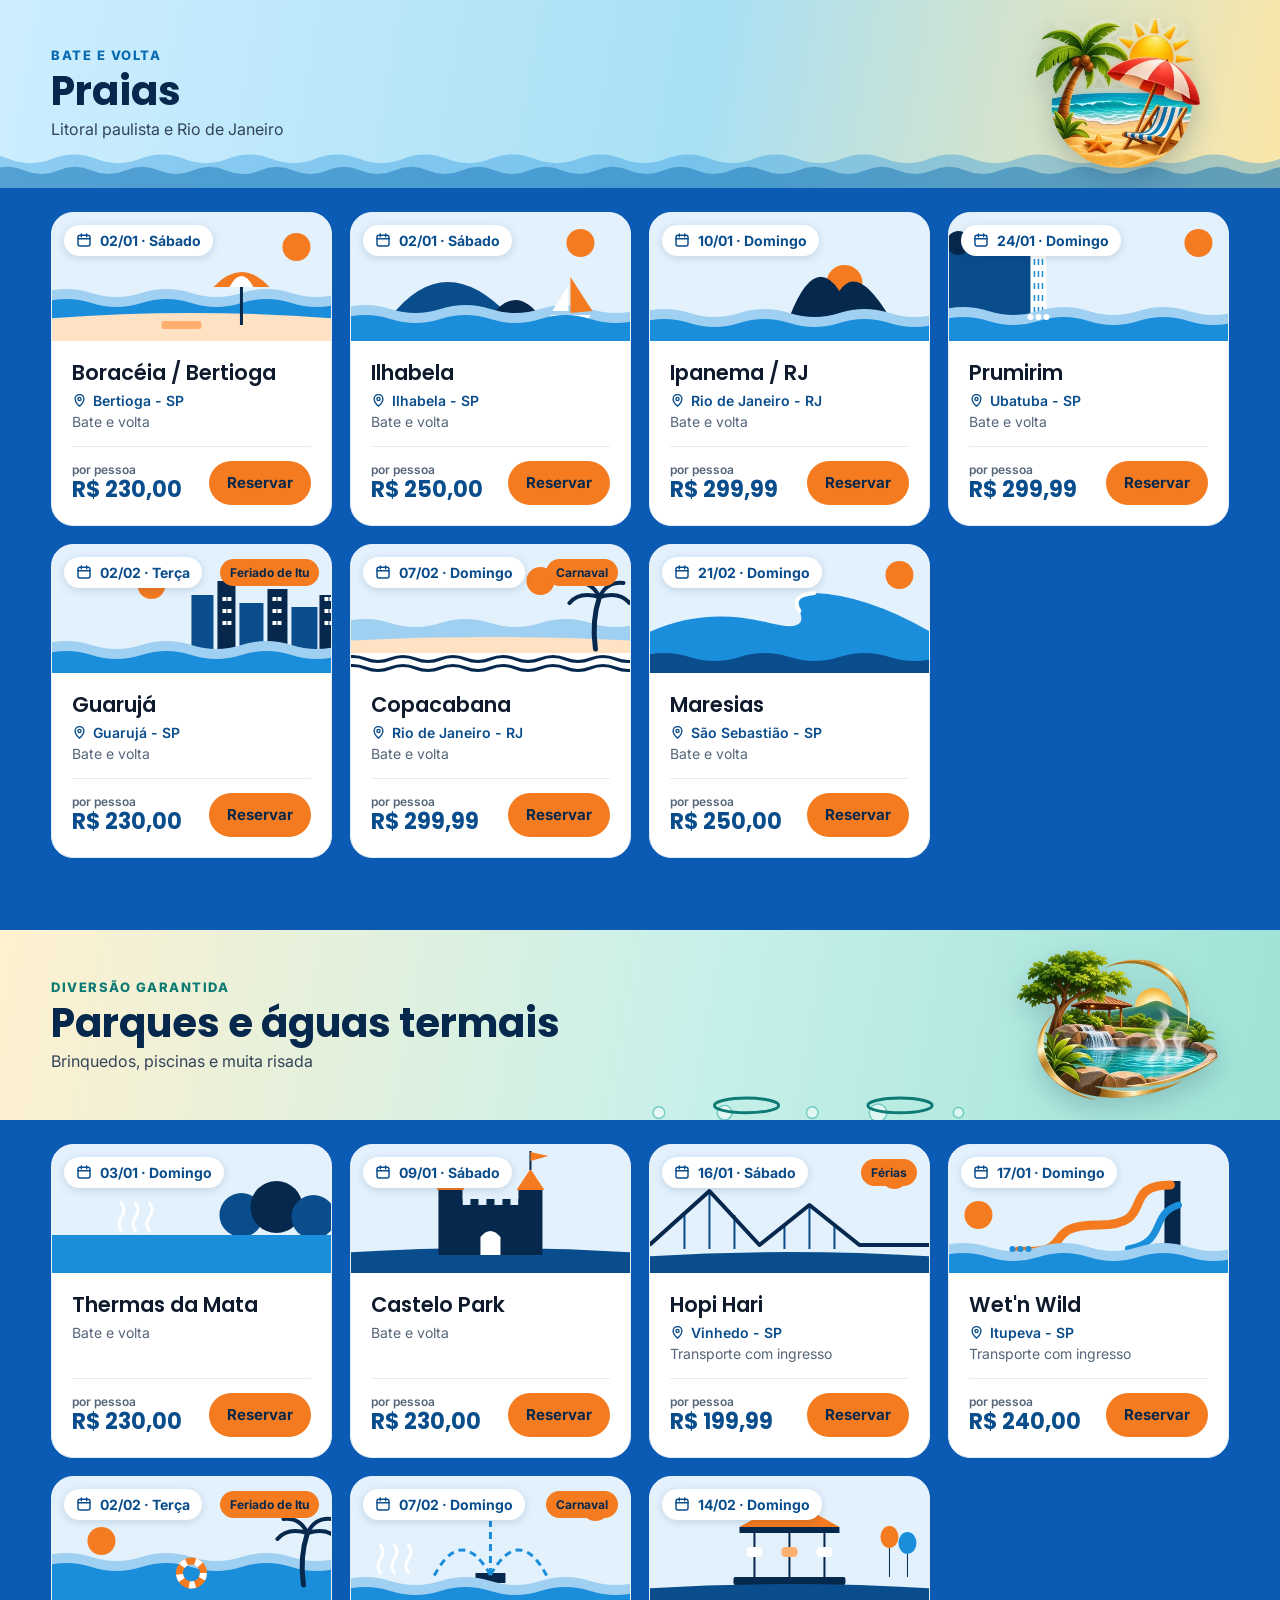
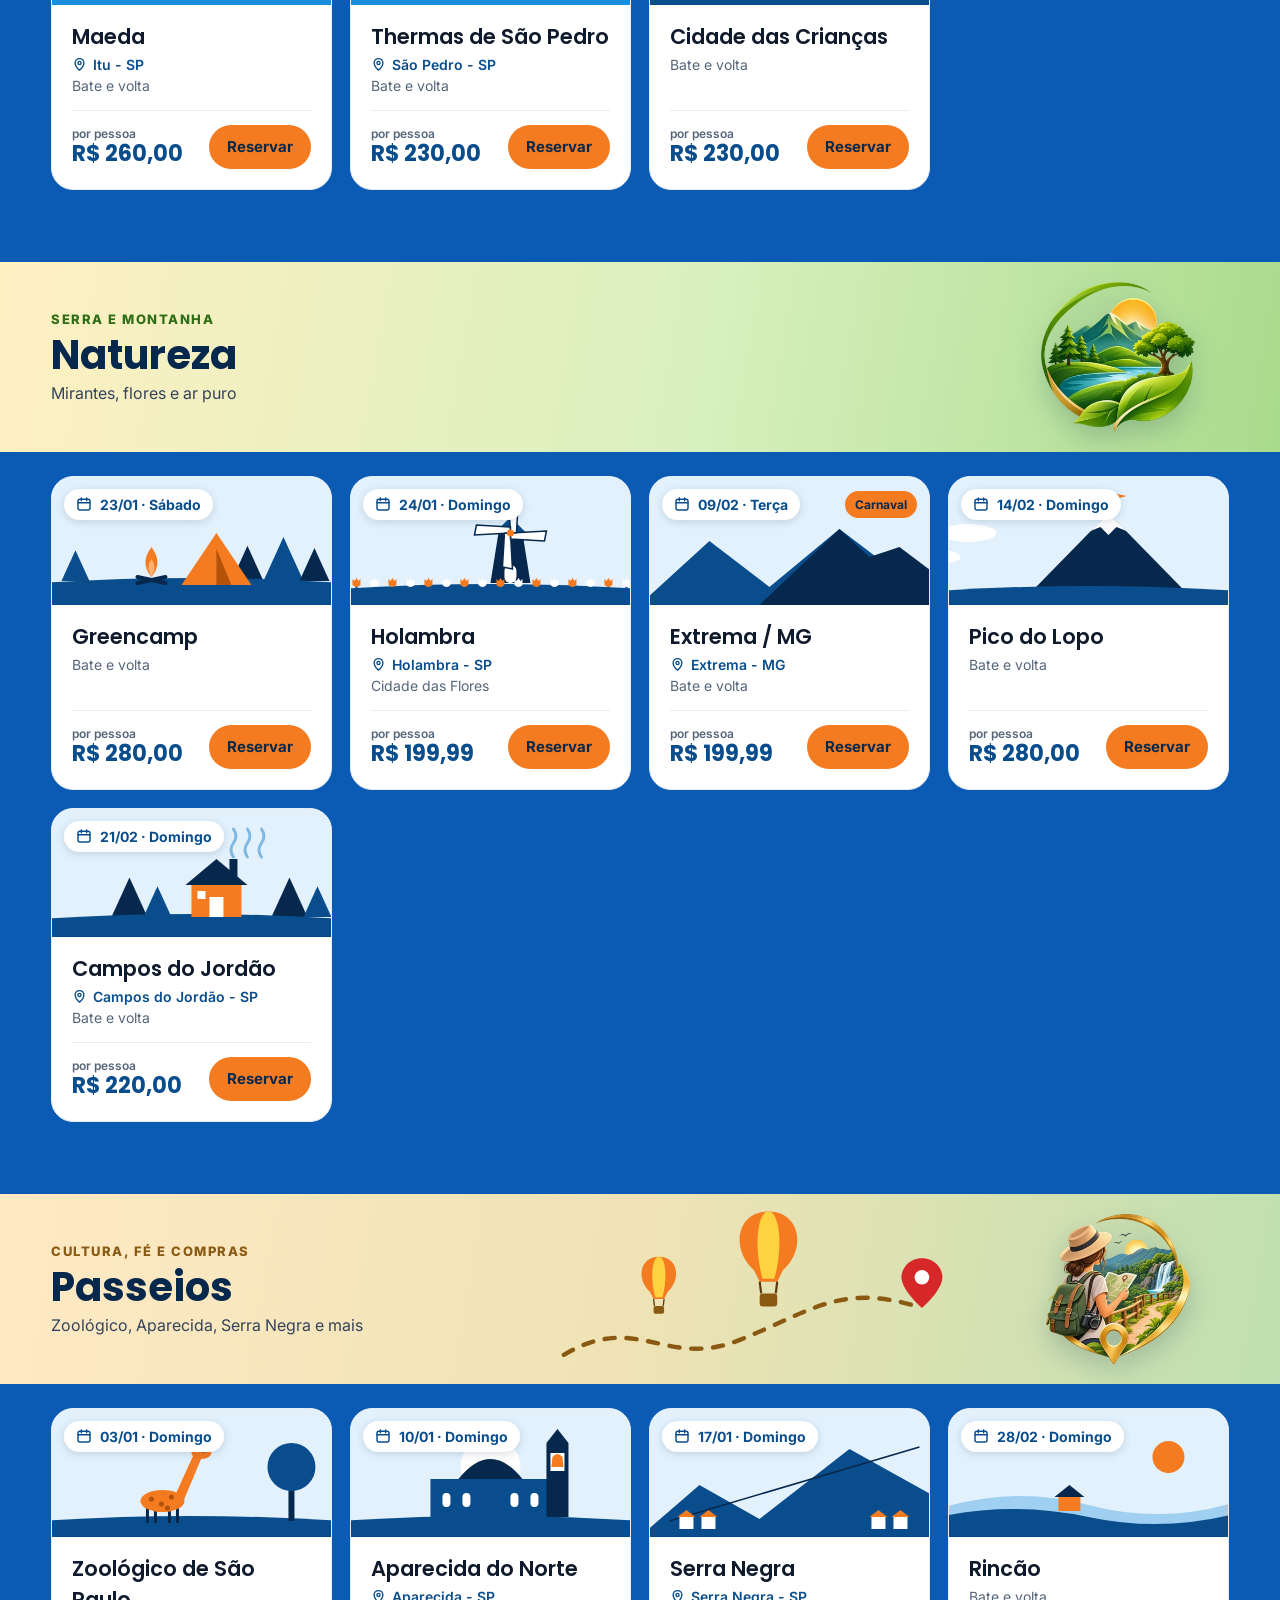
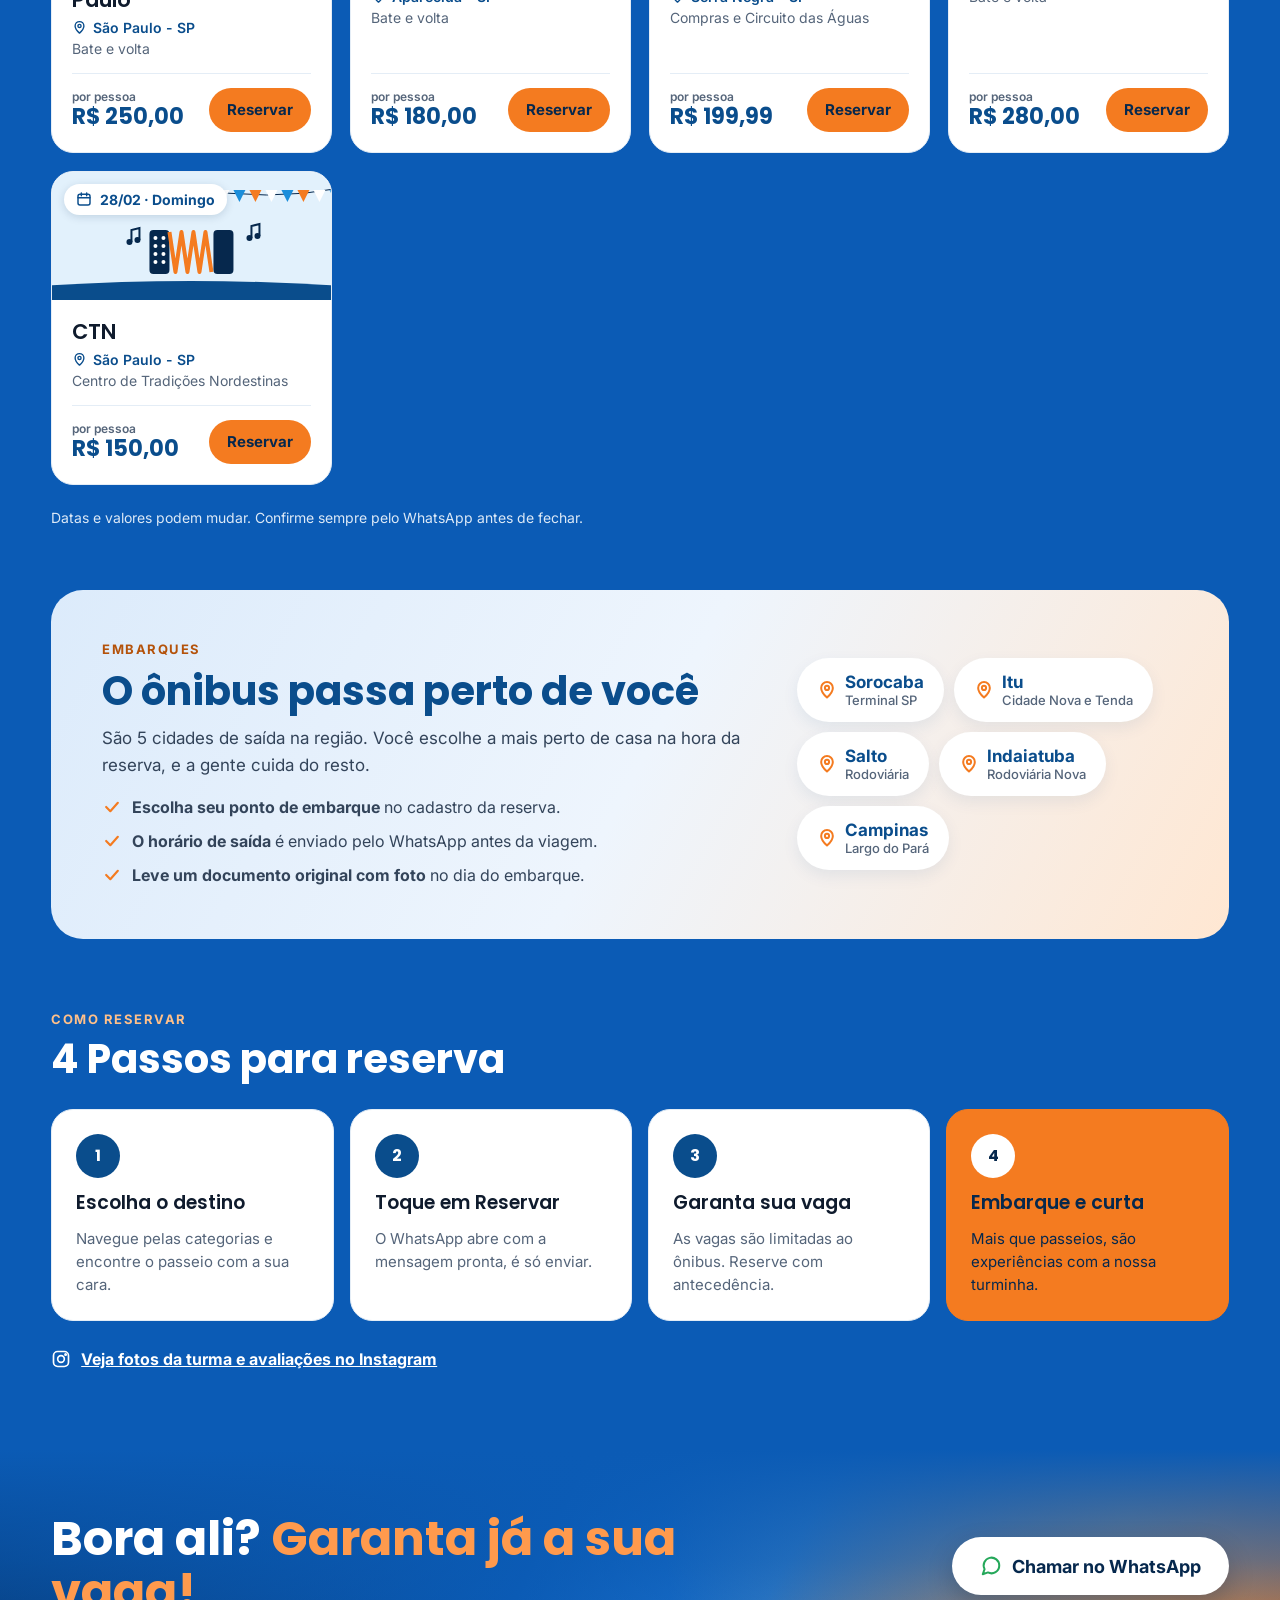
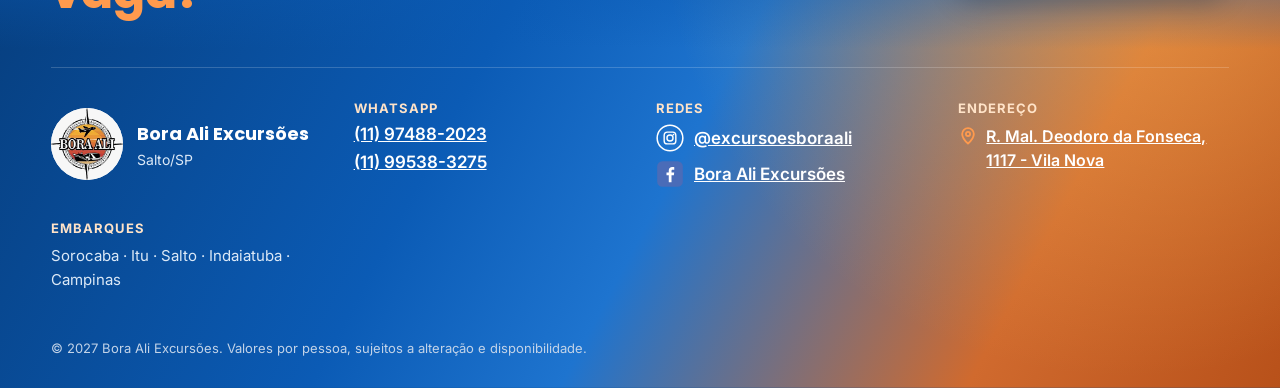
==== commit 02efca01: "Viagens editáveis pela planilha: vagas, local, embarques, até 5 fotos, valores e descontos de crianç" ====
--- a/index.html
+++ b/index.html
@@ -213,6 +213,8 @@
 </div>
 <div style="display: flex; flex-direction: column; align-items: flex-end; flex: none"><span style="font-size: 12px; color: #DCE9F7">por pessoa</span><span id="bk-trip-price" style="font-family: 'Poppins', sans-serif; font-weight: 700; font-size: 18px; color: #FF9A4D"></span></div>
 </div>
+<p id="bk-desc" hidden style="margin: 0; font-size: 14px; line-height: 1.5; color: #FFFFFF"></p>
+<button type="button" id="bk-fotos" hidden style="align-self: flex-start; font-family: inherit; cursor: pointer; border: 2px solid rgba(255,255,255,0.7); background: transparent; color: #FFFFFF; font-weight: 700; font-size: 14px; padding: 8px 16px; border-radius: 999px; min-height: 40px">Ver fotos</button>
 <p id="bk-kids" style="margin: 0; font-size: 13px; line-height: 1.45; color: #FFE2C4"></p>
 </div>
 
--- a/assets/css/style.css
+++ b/assets/css/style.css
@@ -286,3 +286,35 @@
 .hero-art .hero-logo-img{position:absolute;inset:0;width:100%;height:100%;object-fit:contain;filter:drop-shadow(0 18px 30px rgba(6,40,77,.35));animation:lgEntra 1.4s cubic-bezier(.2,.8,.2,1) both, lgFlutua 6s ease-in-out 1.4s infinite}
 @keyframes lgFlutua{0%,100%{transform:translateY(0) rotate(0)}50%{transform:translateY(-12px) rotate(1.5deg)}}
 @media (prefers-reduced-motion: reduce){.hero-art .hero-logo-img{animation:none}}
+/* fotos da viagem: capa do card e galeria (até 5 fotos, vindas da planilha) */
+.card-foto{all:unset;position:absolute;inset:0;cursor:zoom-in;display:block}
+.card-foto:focus-visible{outline:3px solid #F47B20;outline-offset:-3px}
+.card-foto img{width:100%;height:100%;object-fit:cover;display:block;transition:transform .4s ease}
+.card:hover .card-foto img{transform:scale(1.04)}
+.card-topo.tem-foto::after{content:"";position:absolute;inset:0 0 auto 0;height:64px;background:linear-gradient(180deg,rgba(6,40,77,.35),rgba(6,40,77,0));pointer-events:none}
+.card-topo > div{z-index:1}
+.card-foto-n{position:absolute;right:10px;bottom:10px;z-index:1;display:inline-flex;align-items:center;gap:5px;background:rgba(6,40,77,.72);color:#fff;font-size:13px;font-weight:700;padding:5px 9px;border-radius:999px;pointer-events:none}
+.galeria{font-family:'Inter',system-ui,sans-serif;position:fixed;inset:0;z-index:80;background:rgba(4,24,48,.86);display:flex;align-items:center;justify-content:center;padding:clamp(10px,3vw,32px)}
+.galeria[hidden]{display:none}
+.gl-box{background:#fff;color:#0F1B2D;border-radius:24px;width:min(980px,100%);max-height:100%;overflow:auto;display:flex;flex-direction:column;gap:14px;padding:clamp(14px,2.4vw,24px);box-sizing:border-box}
+.gl-top{display:flex;justify-content:space-between;align-items:flex-start;gap:12px}
+.gl-top h3{font-family:'Poppins',sans-serif;margin:0;font-size:clamp(20px,2.4vw,26px);color:#0A4D8C}
+.gl-top p{margin:2px 0 0;font-size:14px;color:#55657A}
+.gl-fechar{flex:none;width:44px;height:44px;border-radius:50%;border:none;background:#EEF5FC;color:#0A4D8C;cursor:pointer;display:flex;align-items:center;justify-content:center}
+.gl-palco{position:relative;border-radius:16px;overflow:hidden;background:#06284D;aspect-ratio:16/10;touch-action:pan-y}
+.gl-palco > img{width:100%;height:100%;object-fit:contain;display:block;user-select:none;-webkit-user-drag:none}
+.gl-seta{position:absolute;top:50%;transform:translateY(-50%);width:48px;height:48px;border-radius:50%;border:none;background:rgba(255,255,255,.92);color:#0A4D8C;cursor:pointer;display:flex;align-items:center;justify-content:center;box-shadow:0 4px 14px rgba(0,0,0,.25)}
+.gl-seta[hidden]{display:none}
+.gl-ant{left:12px}.gl-prox{right:12px}
+#gl-cont{position:absolute;right:12px;top:12px;background:rgba(6,40,77,.75);color:#fff;font-size:13px;font-weight:700;padding:4px 10px;border-radius:999px}
+#gl-cont:empty{display:none}
+.gl-mini{display:flex;gap:8px;overflow-x:auto}
+.gl-mini:empty{display:none}
+.gl-mini button{flex:none;width:84px;height:60px;padding:0;border:3px solid transparent;border-radius:10px;overflow:hidden;cursor:pointer;background:#EEF5FC}
+.gl-mini button[aria-current="true"]{border-color:#F47B20}
+.gl-mini img{width:100%;height:100%;object-fit:cover;display:block}
+#gl-desc{margin:0;font-size:15px;line-height:1.55;color:#33445A}
+.gl-acoes{display:flex;justify-content:space-between;align-items:center;gap:12px;border-top:1px solid #E4EDF6;padding-top:14px}
+#gl-preco{font-family:'Poppins',sans-serif;font-weight:700;font-size:22px;color:#0A4D8C}
+#gl-reservar{font-family:inherit;border:none;cursor:pointer;background:#F47B20;color:#06284D;font-weight:700;font-size:16px;padding:12px 24px;border-radius:999px;min-height:48px}
+@media (prefers-reduced-motion: reduce){.card-foto img{transition:none}.card:hover .card-foto img{transform:none}}
